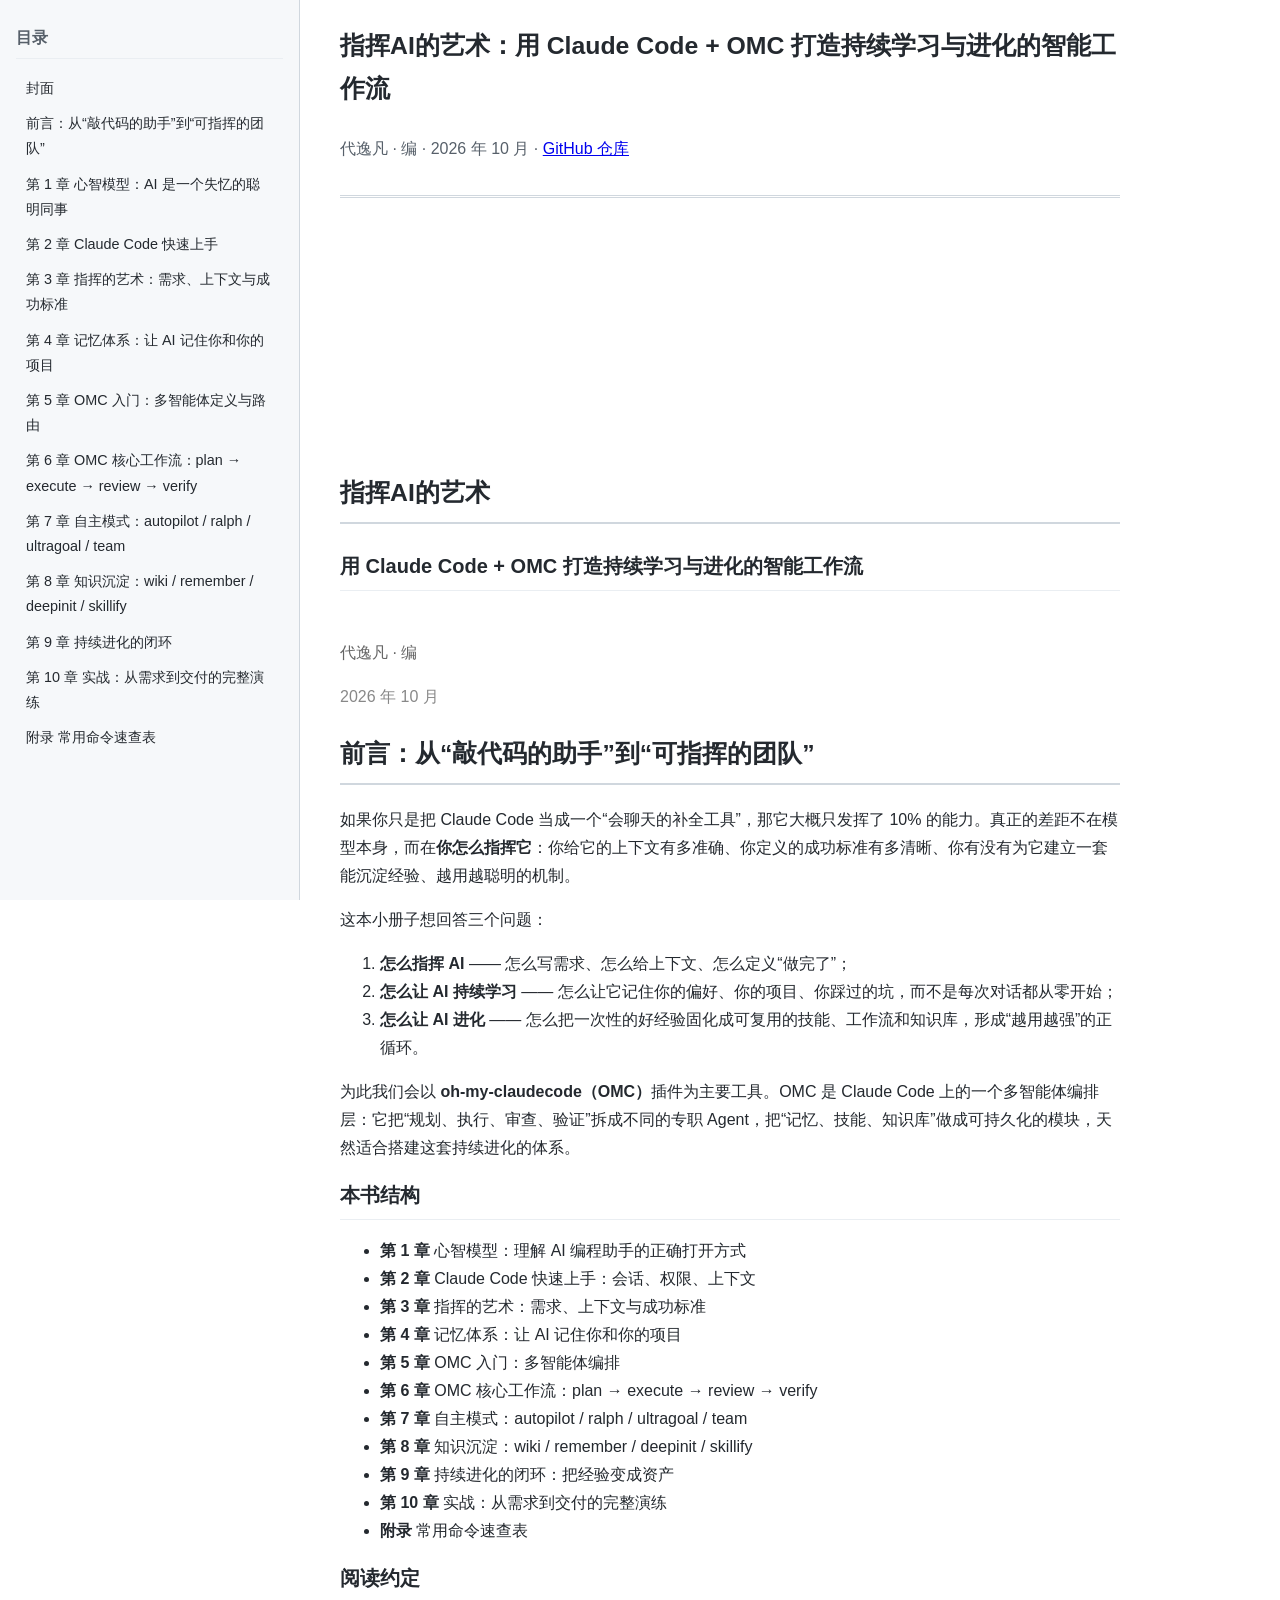
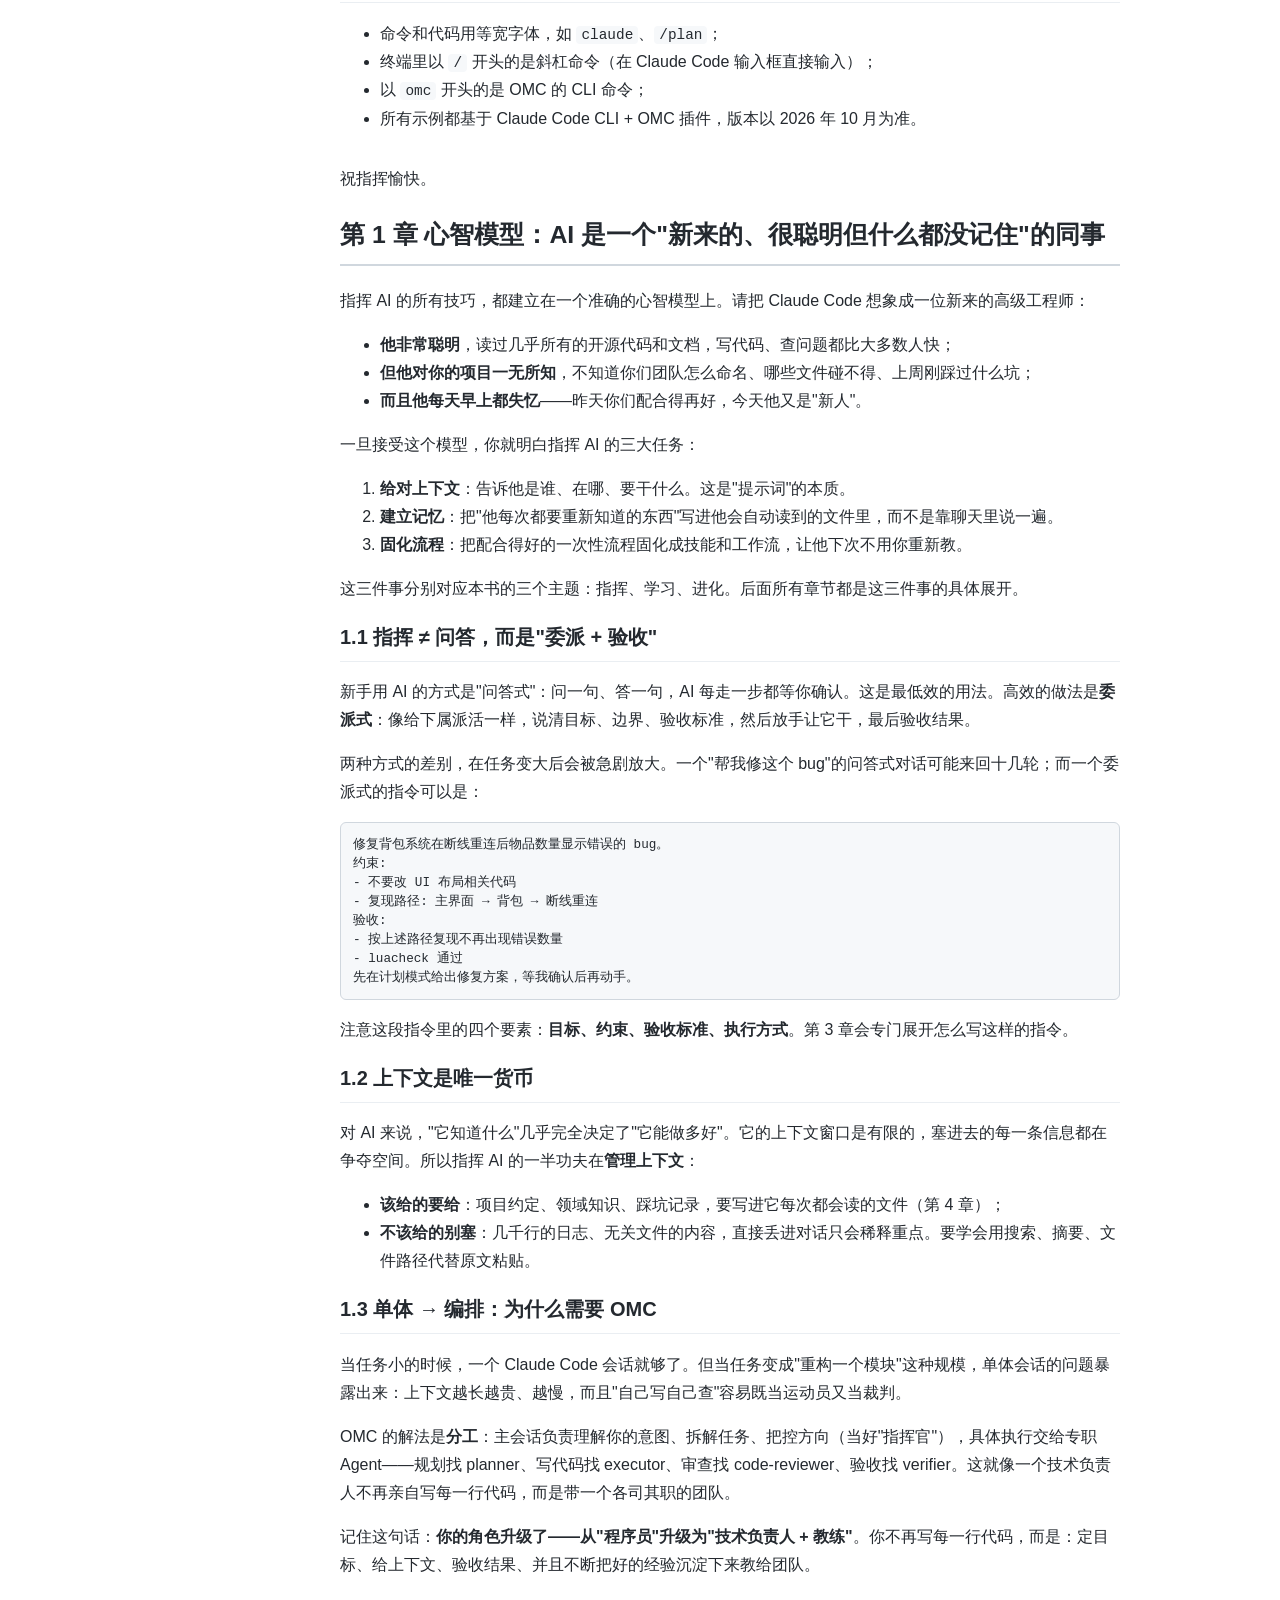
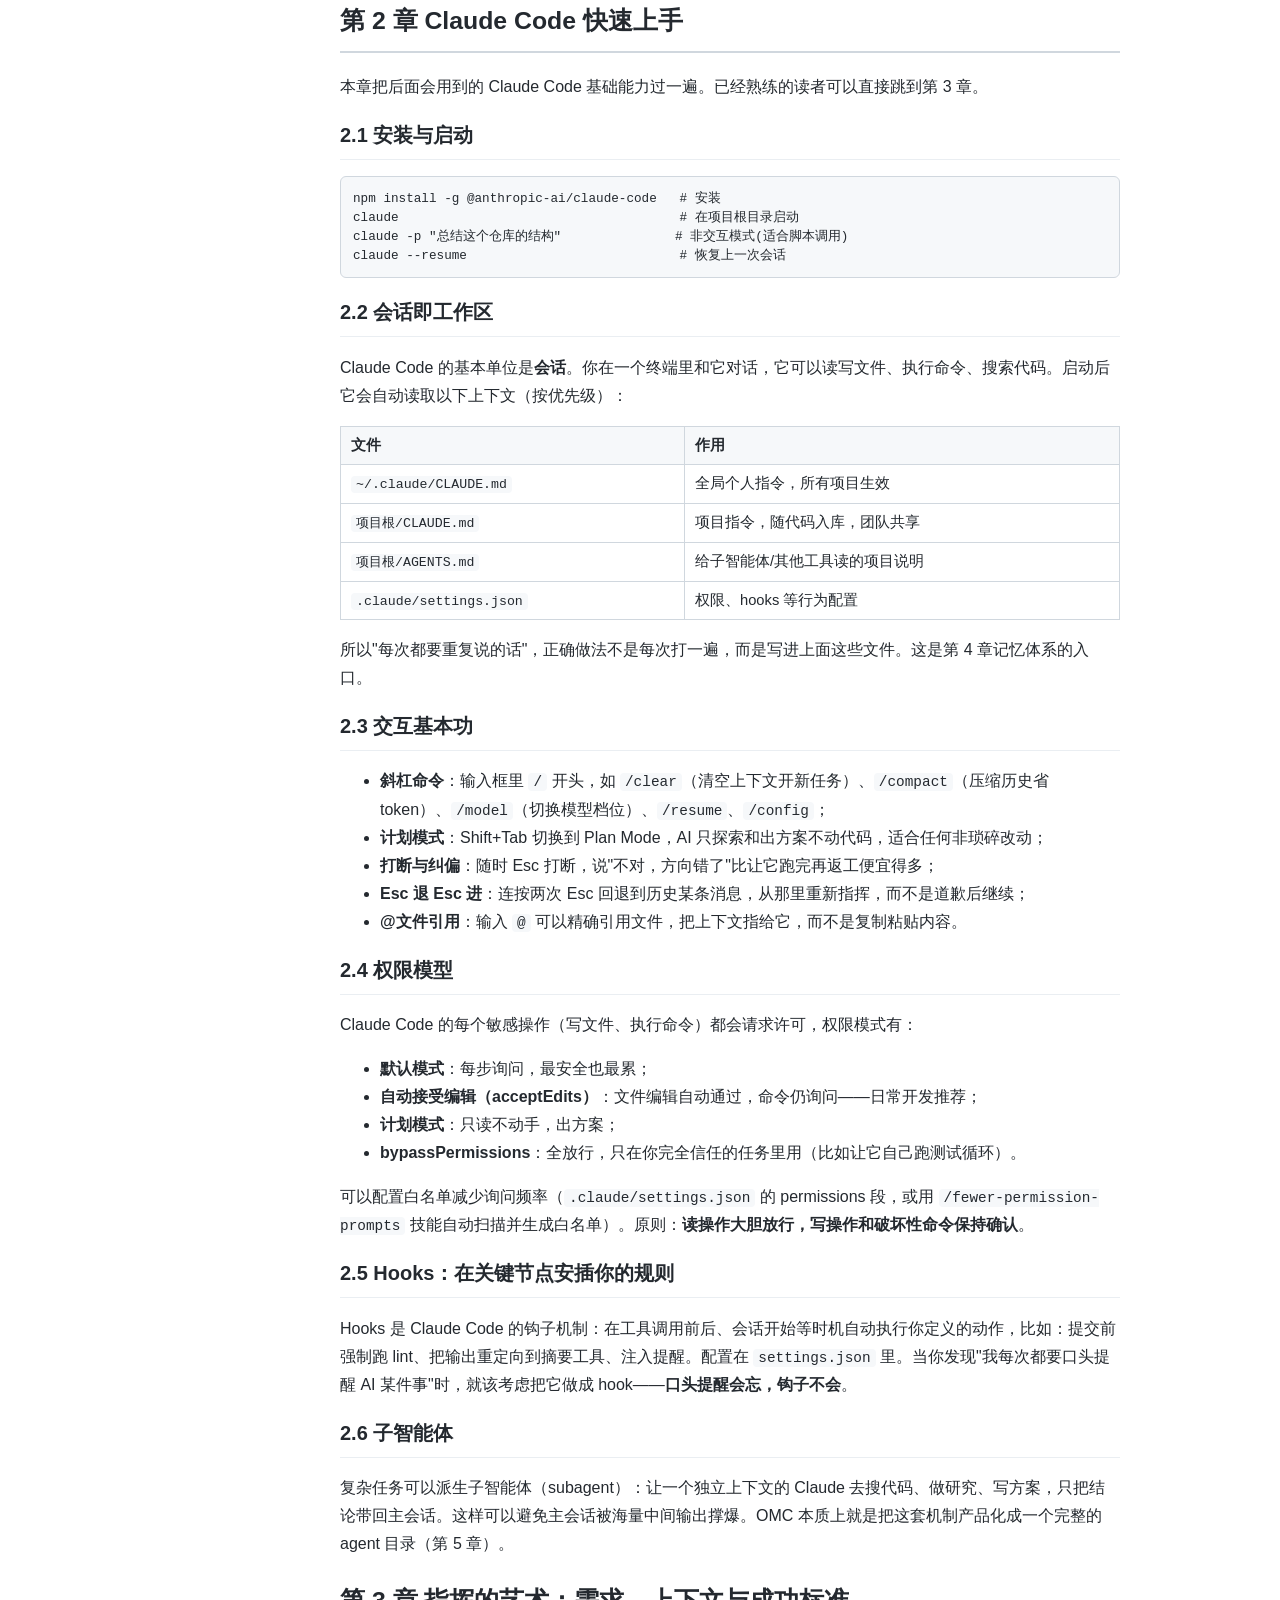
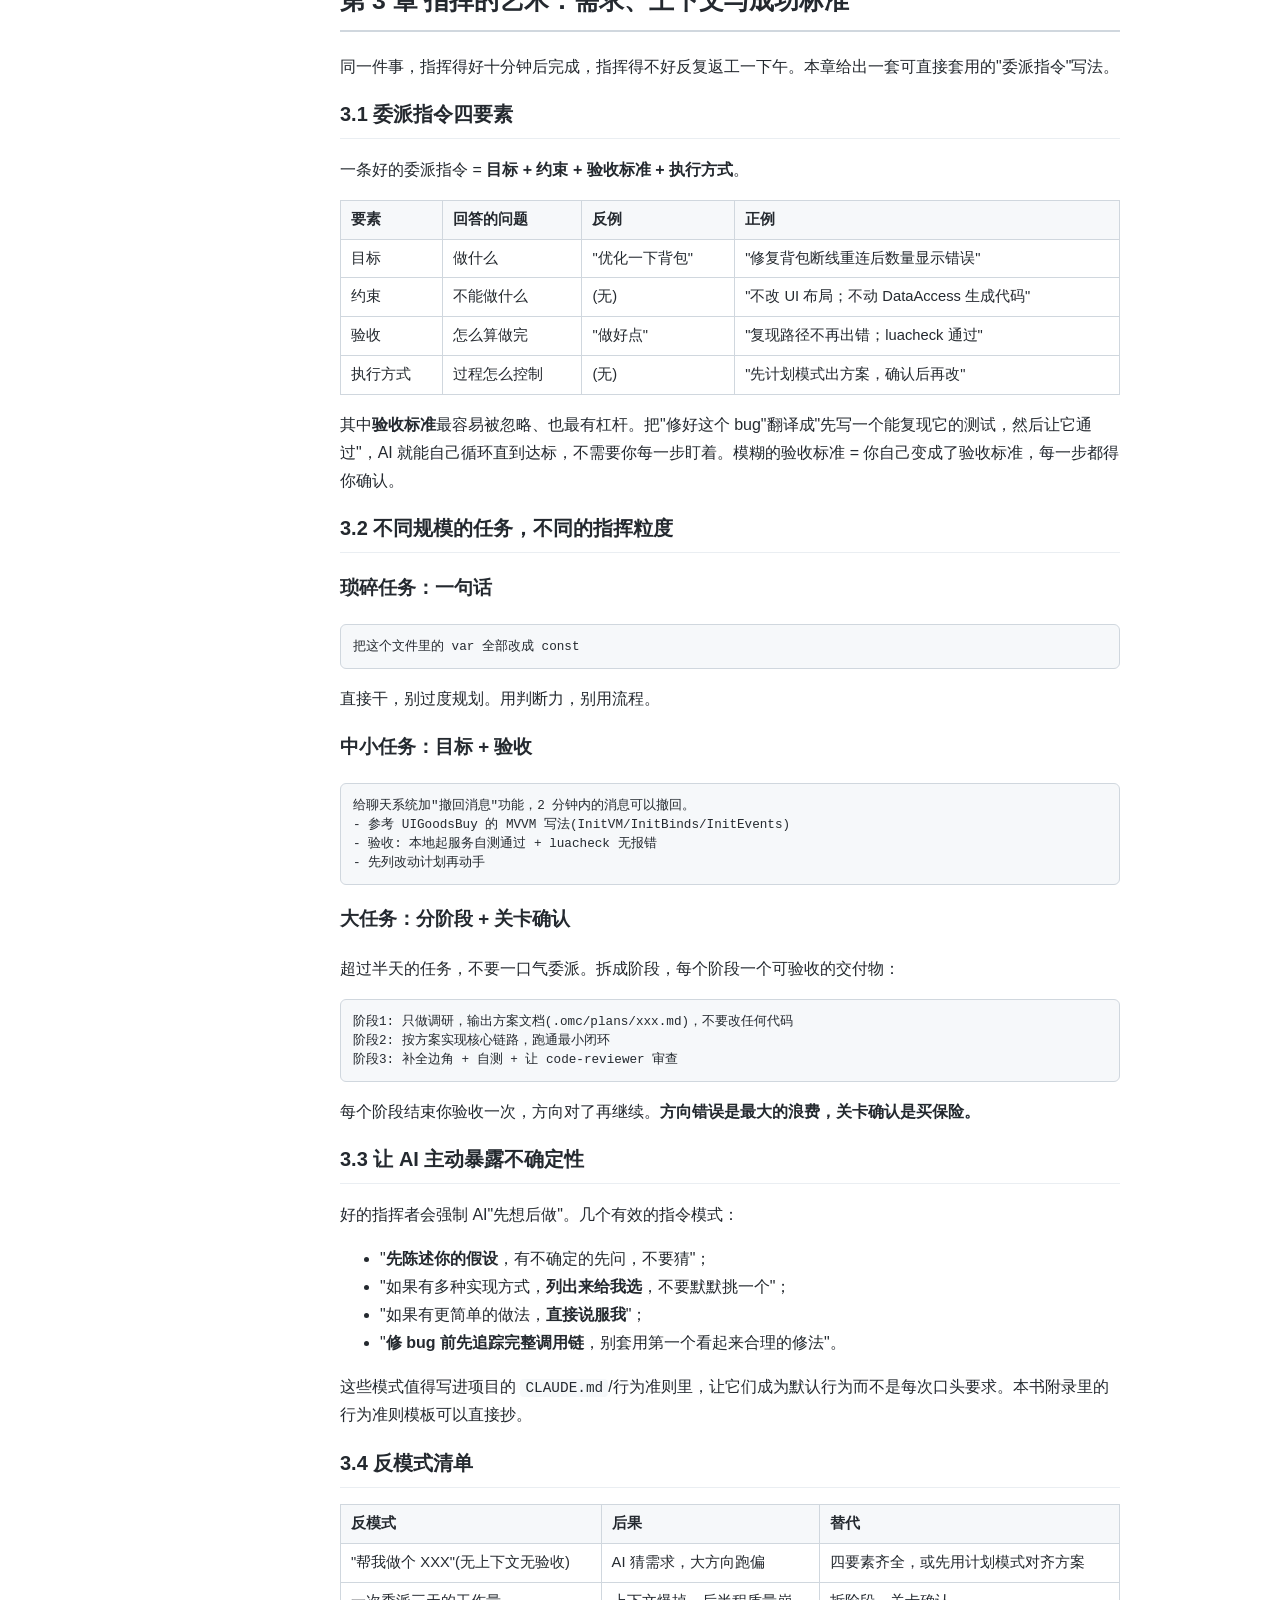
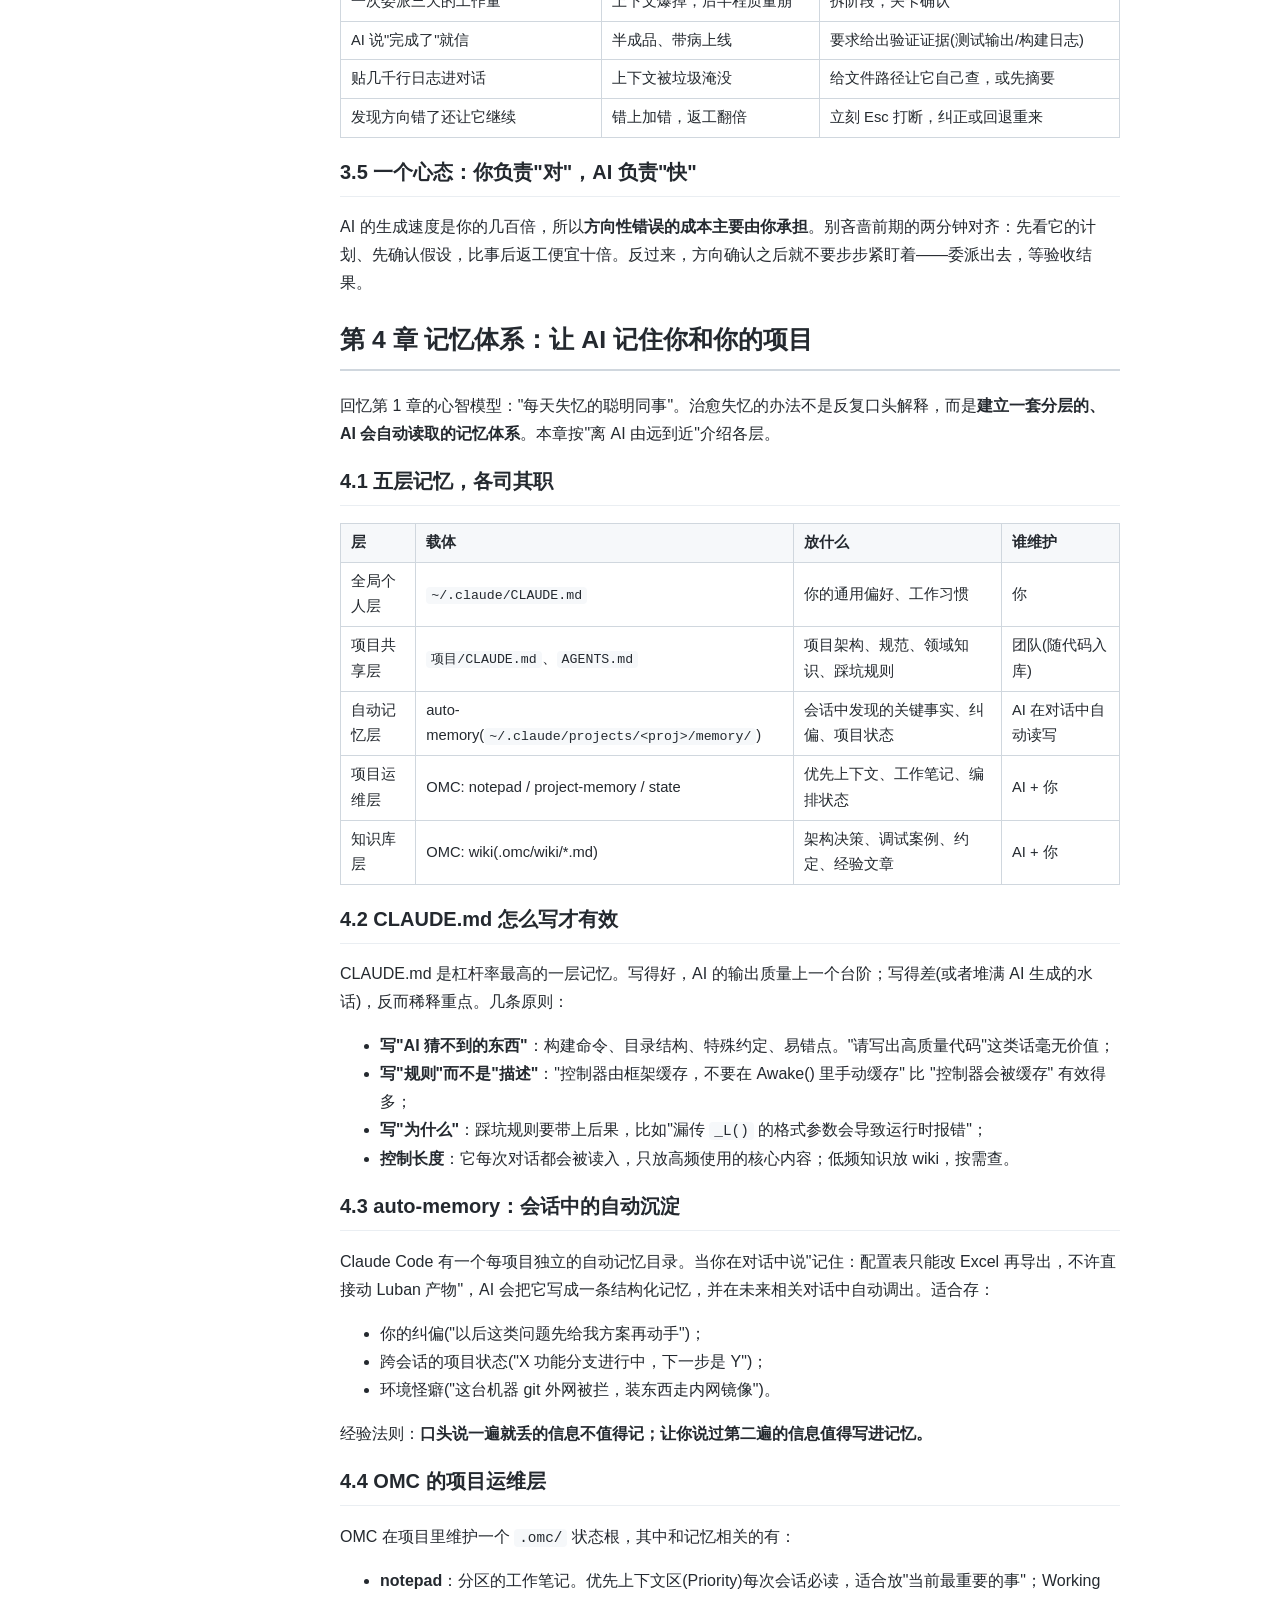
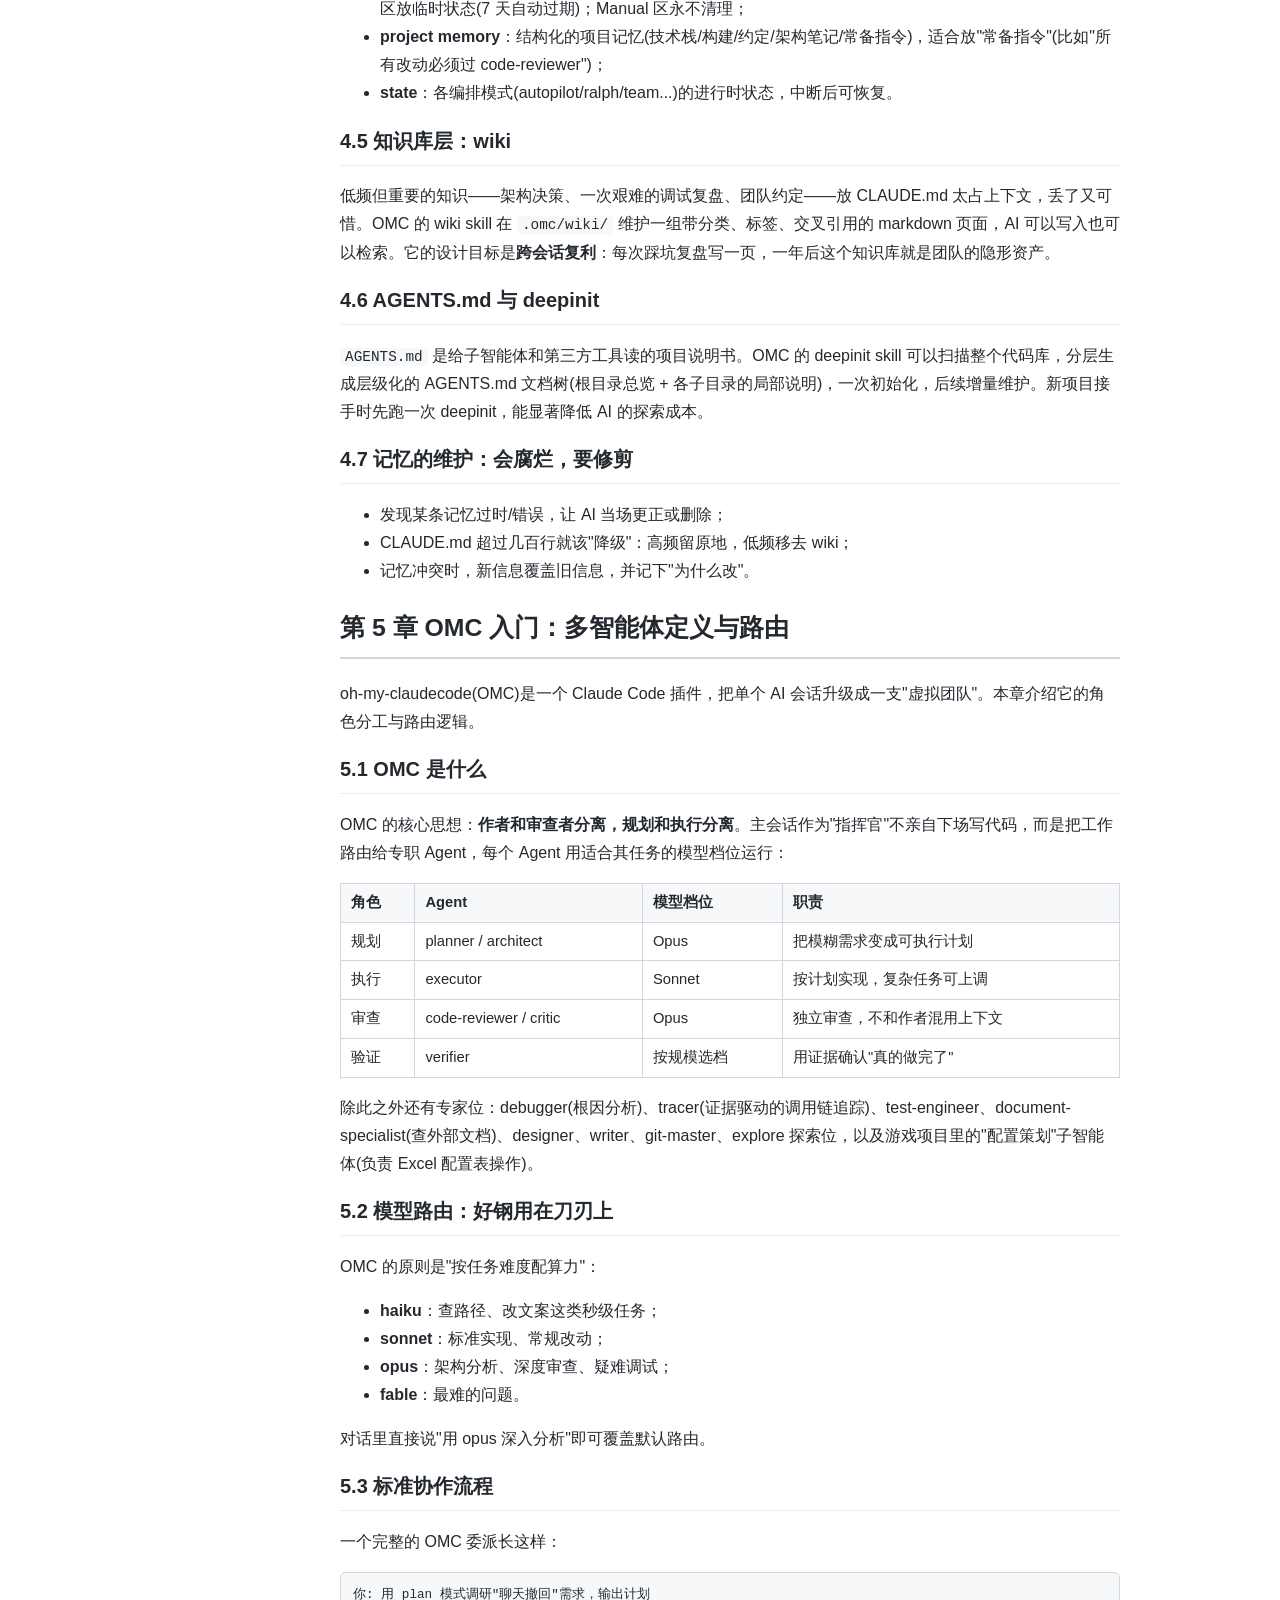
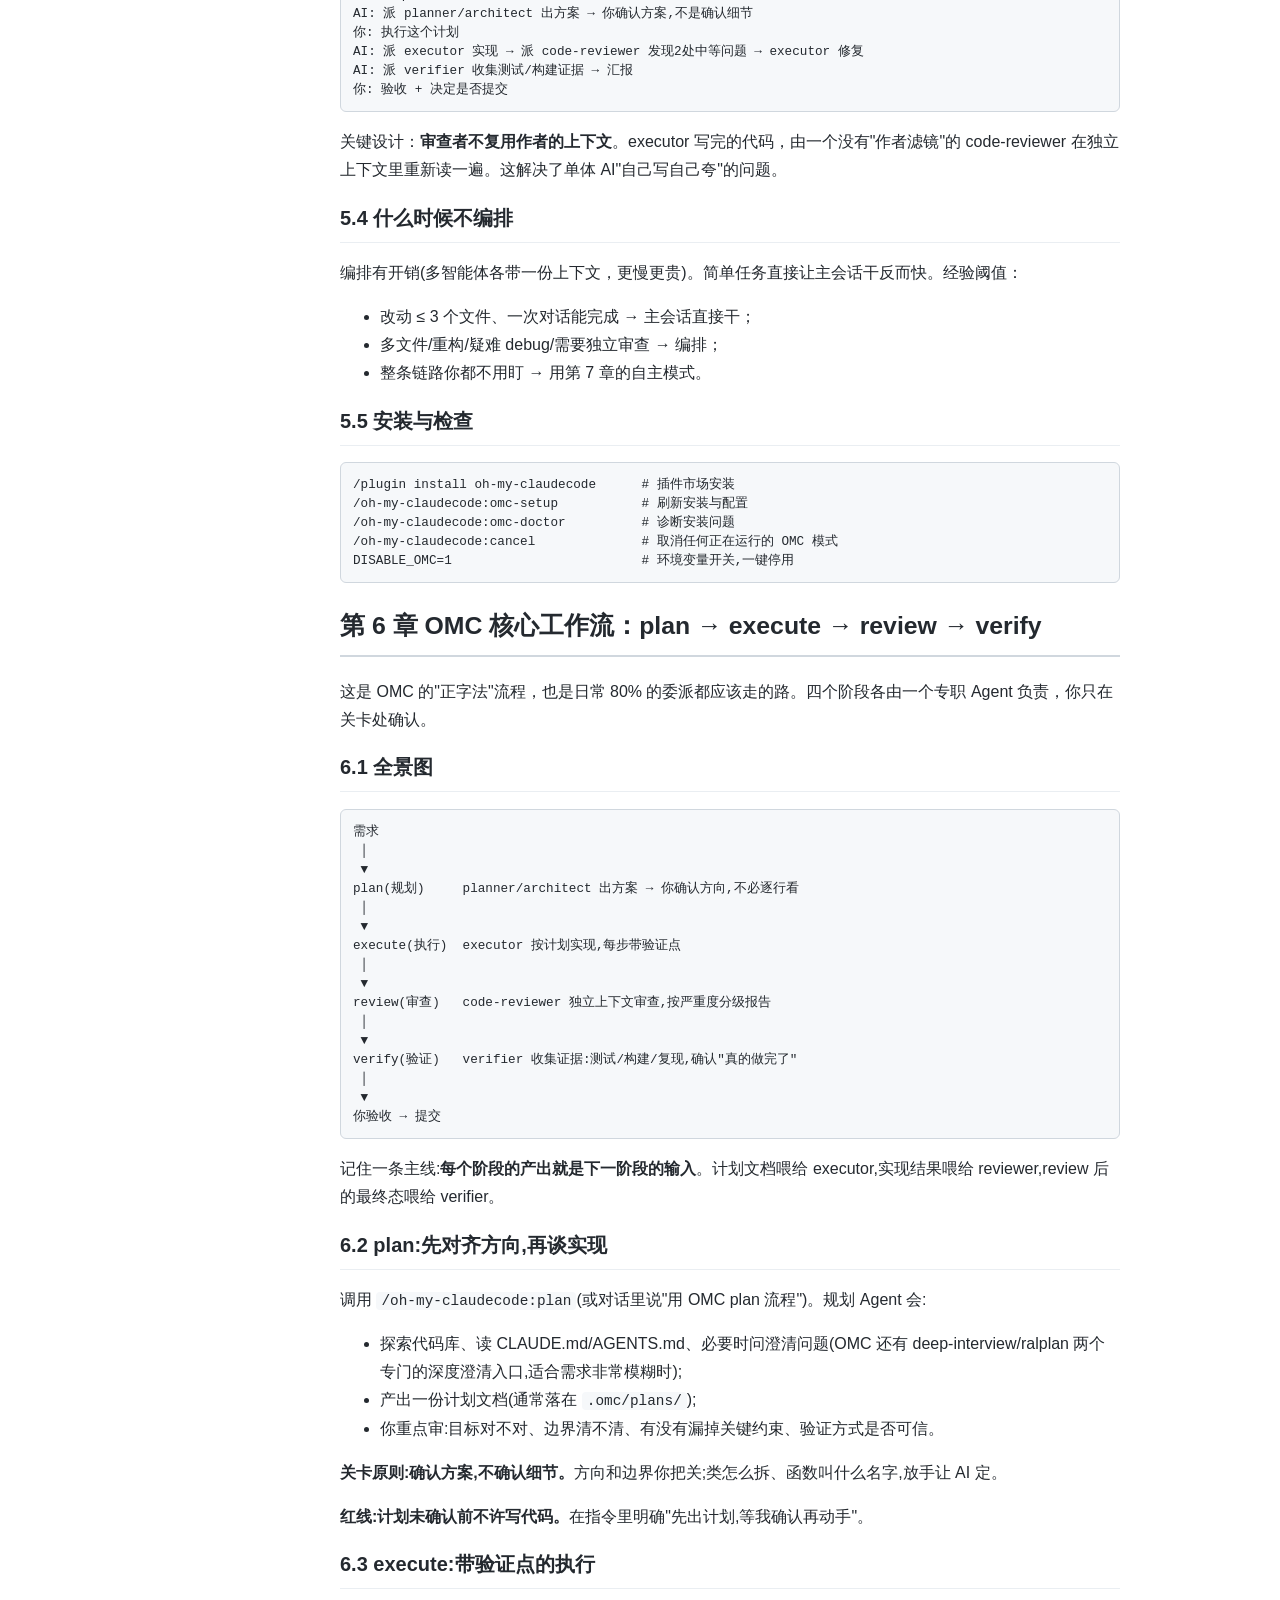
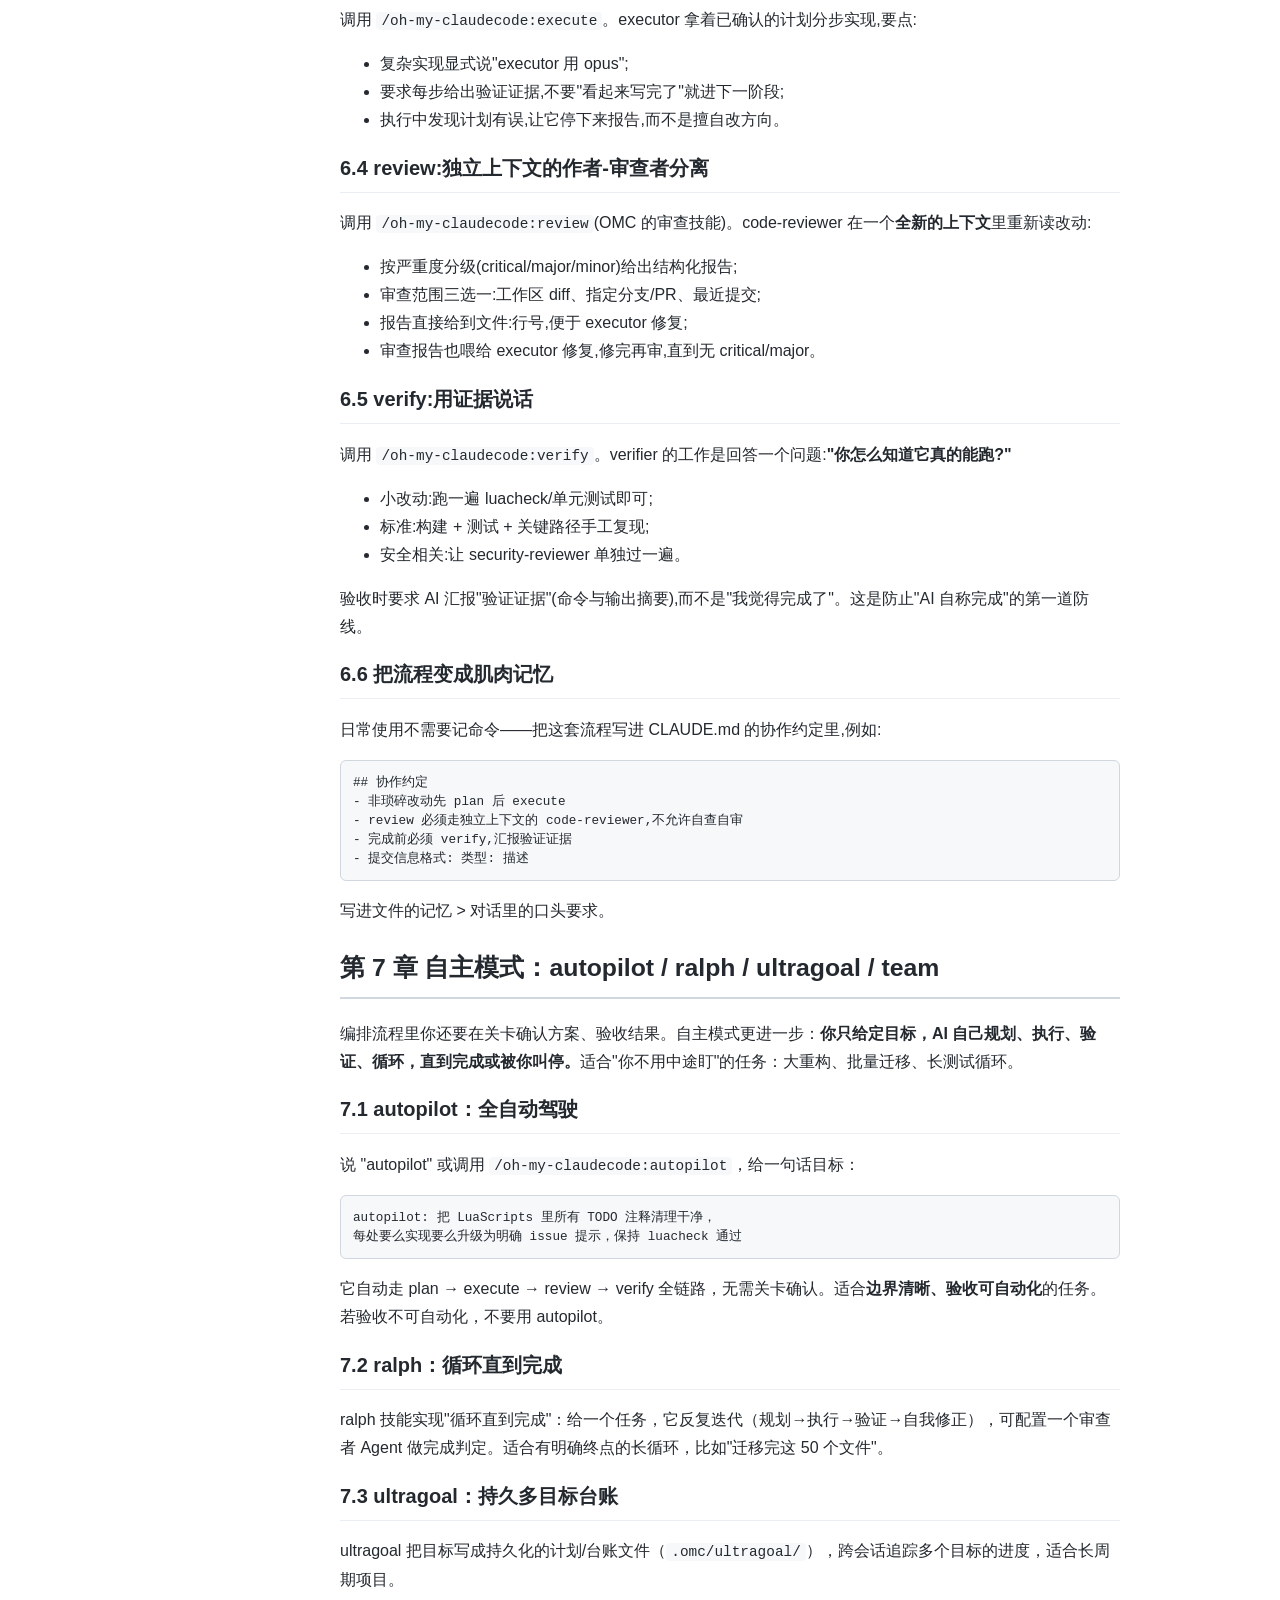
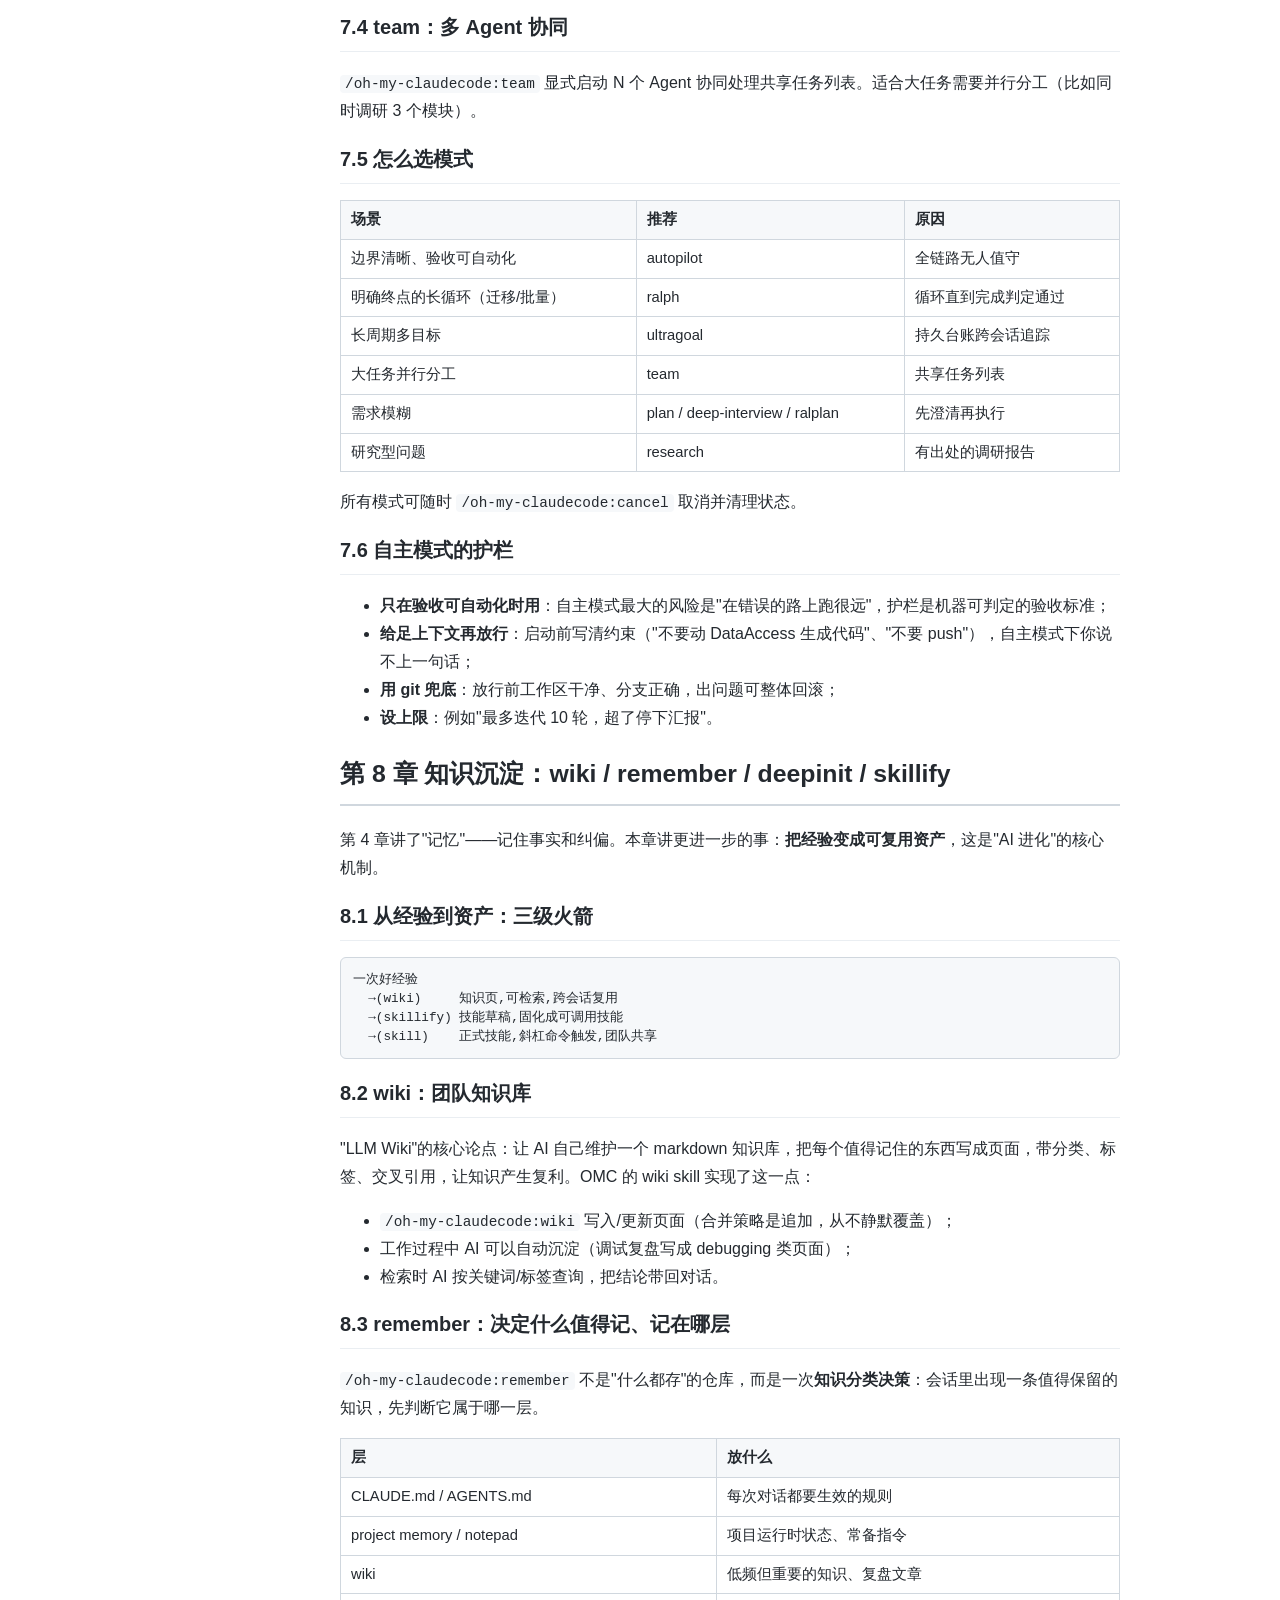
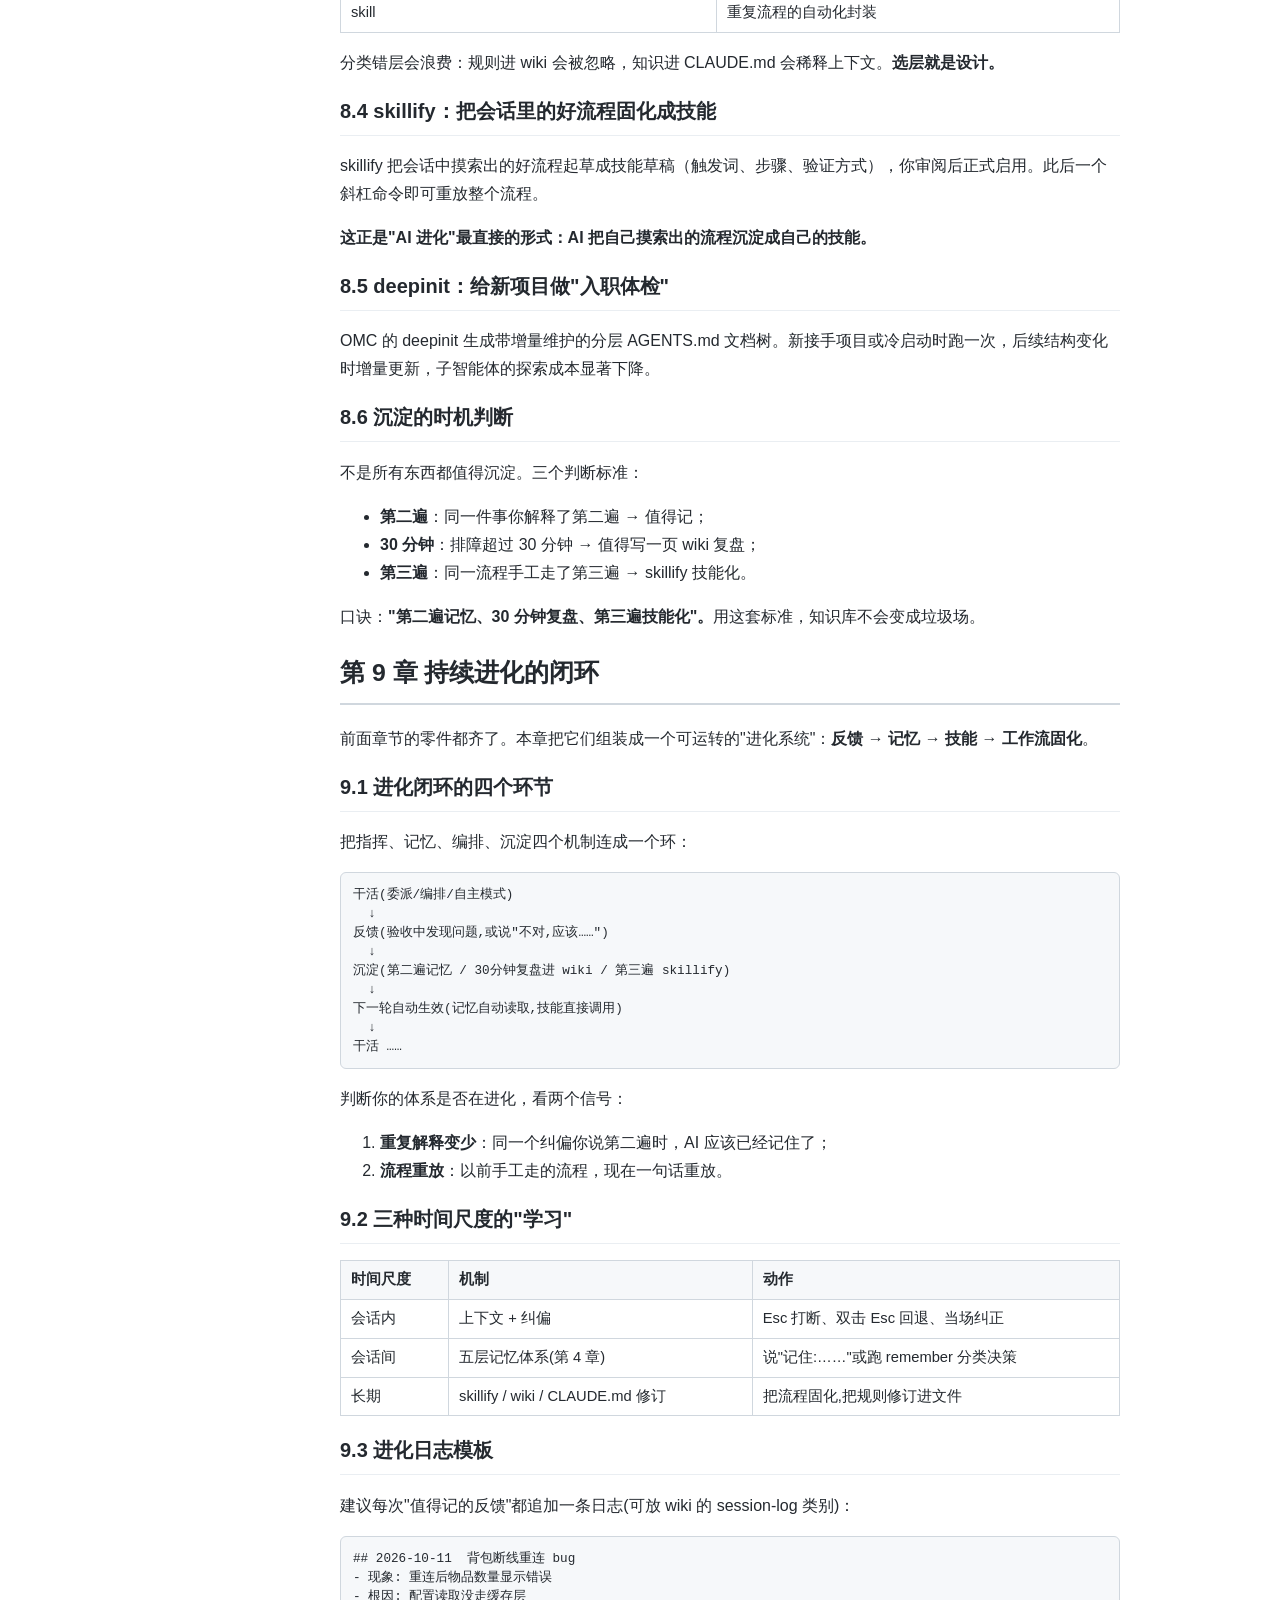
==== docs/index.html @ 140f8acb "Update docs/index.html" ====
<!DOCTYPE html>
<html lang="zh-CN">
<head>
<meta charset="utf-8">
<meta name="viewport" content="width=device-width, initial-scale=1">
<title>指挥AI的艺术：用 Claude Code + OMC 打造持续学习与进化的智能工作流</title>
<style>
* { box-sizing: border-box; }
body { margin: 0; font-family: "Segoe UI", "Microsoft YaHei", sans-serif;
       line-height: 1.75; color: #24292f; background: #fff; }
.layout { display: flex; max-width: 1280px; margin: 0 auto; }
nav.toc { width: 300px; flex: none; position: sticky; top: 0;
          max-height: 100vh; overflow-y: auto; padding: 24px 16px;
          border-right: 1px solid #d0d7de; background: #f6f8fa; }
nav.toc h2 { font-size: 1em; margin: 0 0 12px; color: #57606a; }
nav.toc a { display: block; padding: 5px 10px; border-radius: 6px;
            color: #24292f; text-decoration: none; font-size: 0.9em; }
nav.toc a:hover { background: #eaeef2; }
main { flex: 1; min-width: 0; padding: 24px 40px 80px; max-width: 860px; }
h1 { font-size: 1.55em; border-bottom: 2px solid #d0d7de; padding-bottom: 8px; }
h2 { font-size: 1.25em; border-bottom: 1px solid #eaeef2; padding-bottom: 6px; }
pre { background: #f6f8fa; border: 1px solid #d0d7de; border-radius: 6px;
      padding: 12px; overflow-x: auto; font-size: 0.88em; line-height: 1.5; }
code { font-family: Consolas, "Cascadia Mono", monospace; font-size: 0.9em;
       background: #f6f8fa; padding: 1px 5px; border-radius: 4px; }
pre code { background: none; padding: 0; }
table { border-collapse: collapse; width: 100%; margin: 12px 0; font-size: 0.92em; }
th, td { border: 1px solid #d0d7de; padding: 6px 10px; text-align: left; }
th { background: #f6f8fa; }
blockquote { color: #57606a; border-left: 4px solid #d0d7de;
             margin-left: 0; padding-left: 12px; }
header.book { border-bottom: 3px double #d0d7de; margin-bottom: 24px; padding-bottom: 16px; }
header.book h1 { border: none; margin: 0; }
header.book .meta { color: #57606a; }
@media (max-width: 900px) {
  nav.toc { position: static; width: auto; border-right: none;
            border-bottom: 1px solid #d0d7de; max-height: none; }
  .layout { flex-direction: column; }
}
</style>
</head>
<body>
<div class="layout">
<nav class="toc">
<h2>目录</h2>
<a href="#sec-cover">封面</a>
<a href="#sec-preface">前言：从“敲代码的助手”到“可指挥的团队”</a>
<a href="#sec-ch01">第 1 章 心智模型：AI 是一个失忆的聪明同事</a>
<a href="#sec-ch02">第 2 章 Claude Code 快速上手</a>
<a href="#sec-ch03">第 3 章 指挥的艺术：需求、上下文与成功标准</a>
<a href="#sec-ch04">第 4 章 记忆体系：让 AI 记住你和你的项目</a>
<a href="#sec-ch05">第 5 章 OMC 入门：多智能体定义与路由</a>
<a href="#sec-ch06">第 6 章 OMC 核心工作流：plan → execute → review → verify</a>
<a href="#sec-ch07">第 7 章 自主模式：autopilot / ralph / ultragoal / team</a>
<a href="#sec-ch08">第 8 章 知识沉淀：wiki / remember / deepinit / skillify</a>
<a href="#sec-ch09">第 9 章 持续进化的闭环</a>
<a href="#sec-ch10">第 10 章 实战：从需求到交付的完整演练</a>
<a href="#sec-appendix">附录 常用命令速查表</a>
</nav>
<main>
<header class="book">
<h1>指挥AI的艺术：用 Claude Code + OMC 打造持续学习与进化的智能工作流</h1>
<p class="meta">代逸凡 · 编 · 2026 年 10 月 ·
<a href="https://github.com/liushengliuyun/claude-code-omc-tutorial">GitHub 仓库</a></p>
</header>
<section id="sec-cover">
<section epub:type="titlepage" xmlns:epub="http://www.idpf.org/2007/ops">
<h1 style="margin-top:35%">指挥AI的艺术</h1>
<h2>用 Claude Code + OMC 打造持续学习与进化的智能工作流</h2>
<p style="margin-top:3em; color:#666;">代逸凡 · 编</p>
<p style="color:#888;">2026 年 10 月</p>
</section>
</section>
<section id="sec-preface">
<h1>前言：从“敲代码的助手”到“可指挥的团队”</h1>

<p>如果你只是把 Claude Code 当成一个“会聊天的补全工具”，那它大概只发挥了 10% 的能力。真正的差距不在模型本身，而在<strong>你怎么指挥它</strong>：你给它的上下文有多准确、你定义的成功标准有多清晰、你有没有为它建立一套能沉淀经验、越用越聪明的机制。</p>

<p>这本小册子想回答三个问题：</p>
<ol>
<li><strong>怎么指挥 AI</strong> —— 怎么写需求、怎么给上下文、怎么定义“做完了”；</li>
<li><strong>怎么让 AI 持续学习</strong> —— 怎么让它记住你的偏好、你的项目、你踩过的坑，而不是每次对话都从零开始；</li>
<li><strong>怎么让 AI 进化</strong> —— 怎么把一次性的好经验固化成可复用的技能、工作流和知识库，形成“越用越强”的正循环。</li>
</ol>

<p>为此我们会以 <strong>oh-my-claudecode（OMC）</strong>插件为主要工具。OMC 是 Claude Code 上的一个多智能体编排层：它把“规划、执行、审查、验证”拆成不同的专职 Agent，把“记忆、技能、知识库”做成可持久化的模块，天然适合搭建这套持续进化的体系。</p>

<h2>本书结构</h2>
<ul>
<li><strong>第 1 章</strong> 心智模型：理解 AI 编程助手的正确打开方式</li>
<li><strong>第 2 章</strong> Claude Code 快速上手：会话、权限、上下文</li>
<li><strong>第 3 章</strong> 指挥的艺术：需求、上下文与成功标准</li>
<li><strong>第 4 章</strong> 记忆体系：让 AI 记住你和你的项目</li>
<li><strong>第 5 章</strong> OMC 入门：多智能体编排</li>
<li><strong>第 6 章</strong> OMC 核心工作流：plan → execute → review → verify</li>
<li><strong>第 7 章</strong> 自主模式：autopilot / ralph / ultragoal / team</li>
<li><strong>第 8 章</strong> 知识沉淀：wiki / remember / deepinit / skillify</li>
<li><strong>第 9 章</strong> 持续进化的闭环：把经验变成资产</li>
<li><strong>第 10 章</strong> 实战：从需求到交付的完整演练</li>
<li><strong>附录</strong> 常用命令速查表</li>
</ul>

<h2>阅读约定</h2>
<ul>
<li>命令和代码用等宽字体，如 <code>claude</code>、<code>/plan</code>；</li>
<li>终端里以 <code>/</code> 开头的是斜杠命令（在 Claude Code 输入框直接输入）；</li>
<li>以 <code>omc</code> 开头的是 OMC 的 CLI 命令；</li>
<li>所有示例都基于 Claude Code CLI + OMC 插件，版本以 2026 年 10 月为准。</li>
</ul>

<p style="margin-top:2em;">祝指挥愉快。</p>
</section>
<section id="sec-ch01">
<h1>第 1 章 心智模型：AI 是一个"新来的、很聪明但什么都没记住"的同事</h1>

<p>指挥 AI 的所有技巧，都建立在一个准确的心智模型上。请把 Claude Code 想象成一位新来的高级工程师：</p>

<ul>
<li><strong>他非常聪明</strong>，读过几乎所有的开源代码和文档，写代码、查问题都比大多数人快；</li>
<li><strong>但他对你的项目一无所知</strong>，不知道你们团队怎么命名、哪些文件碰不得、上周刚踩过什么坑；</li>
<li><strong>而且他每天早上都失忆</strong>——昨天你们配合得再好，今天他又是"新人"。</li>
</ul>

<p>一旦接受这个模型，你就明白指挥 AI 的三大任务：</p>

<ol>
<li><strong>给对上下文</strong>：告诉他是谁、在哪、要干什么。这是"提示词"的本质。</li>
<li><strong>建立记忆</strong>：把"他每次都要重新知道的东西"写进他会自动读到的文件里，而不是靠聊天里说一遍。</li>
<li><strong>固化流程</strong>：把配合得好的一次性流程固化成技能和工作流，让他下次不用你重新教。</li>
</ol>

<p>这三件事分别对应本书的三个主题：指挥、学习、进化。后面所有章节都是这三件事的具体展开。</p>

<h2>1.1 指挥 ≠ 问答，而是"委派 + 验收"</h2>

<p>新手用 AI 的方式是"问答式"：问一句、答一句，AI 每走一步都等你确认。这是最低效的用法。高效的做法是<strong>委派式</strong>：像给下属派活一样，说清目标、边界、验收标准，然后放手让它干，最后验收结果。</p>

<p>两种方式的差别，在任务变大后会被急剧放大。一个"帮我修这个 bug"的问答式对话可能来回十几轮；而一个委派式的指令可以是：</p>

<pre><code>修复背包系统在断线重连后物品数量显示错误的 bug。
约束:
- 不要改 UI 布局相关代码
- 复现路径: 主界面 → 背包 → 断线重连
验收:
- 按上述路径复现不再出现错误数量
- luacheck 通过
先在计划模式给出修复方案，等我确认后再动手。</code></pre>

<p>注意这段指令里的四个要素：<strong>目标、约束、验收标准、执行方式</strong>。第 3 章会专门展开怎么写这样的指令。</p>

<h2>1.2 上下文是唯一货币</h2>

<p>对 AI 来说，"它知道什么"几乎完全决定了"它能做多好"。它的上下文窗口是有限的，塞进去的每一条信息都在争夺空间。所以指挥 AI 的一半功夫在<strong>管理上下文</strong>：</p>

<ul>
<li><strong>该给的要给</strong>：项目约定、领域知识、踩坑记录，要写进它每次都会读的文件（第 4 章）；</li>
<li><strong>不该给的别塞</strong>：几千行的日志、无关文件的内容，直接丢进对话只会稀释重点。要学会用搜索、摘要、文件路径代替原文粘贴。</li>
</ul>

<h2>1.3 单体 → 编排：为什么需要 OMC</h2>

<p>当任务小的时候，一个 Claude Code 会话就够了。但当任务变成"重构一个模块"这种规模，单体会话的问题暴露出来：上下文越长越贵、越慢，而且"自己写自己查"容易既当运动员又当裁判。</p>

<p>OMC 的解法是<strong>分工</strong>：主会话负责理解你的意图、拆解任务、把控方向（当好"指挥官"），具体执行交给专职 Agent——规划找 planner、写代码找 executor、审查找 code-reviewer、验收找 verifier。这就像一个技术负责人不再亲自写每一行代码，而是带一个各司其职的团队。</p>

<p>记住这句话：<strong>你的角色升级了——从"程序员"升级为"技术负责人 + 教练"</strong>。你不再写每一行代码，而是：定目标、给上下文、验收结果、并且不断把好的经验沉淀下来教给团队。</p>

</section>
<section id="sec-ch02">
<h1>第 2 章 Claude Code 快速上手</h1>

<p>本章把后面会用到的 Claude Code 基础能力过一遍。已经熟练的读者可以直接跳到第 3 章。</p>

<h2>2.1 安装与启动</h2>

<pre><code>npm install -g @anthropic-ai/claude-code   # 安装
claude                                     # 在项目根目录启动
claude -p "总结这个仓库的结构"               # 非交互模式(适合脚本调用)
claude --resume                            # 恢复上一次会话</code></pre>

<h2>2.2 会话即工作区</h2>

<p>Claude Code 的基本单位是<strong>会话</strong>。你在一个终端里和它对话，它可以读写文件、执行命令、搜索代码。启动后它会自动读取以下上下文（按优先级）：</p>

<table>
<tr><th>文件</th><th>作用</th></tr>
<tr><td><code>~/.claude/CLAUDE.md</code></td><td>全局个人指令，所有项目生效</td></tr>
<tr><td><code>项目根/CLAUDE.md</code></td><td>项目指令，随代码入库，团队共享</td></tr>
<tr><td><code>项目根/AGENTS.md</code></td><td>给子智能体/其他工具读的项目说明</td></tr>
<tr><td><code>.claude/settings.json</code></td><td>权限、hooks 等行为配置</td></tr>
</table>

<p>所以"每次都要重复说的话"，正确做法不是每次打一遍，而是写进上面这些文件。这是第 4 章记忆体系的入口。</p>

<h2>2.3 交互基本功</h2>

<ul>
<li><strong>斜杠命令</strong>：输入框里 <code>/</code> 开头，如 <code>/clear</code>（清空上下文开新任务）、<code>/compact</code>（压缩历史省 token）、<code>/model</code>（切换模型档位）、<code>/resume</code>、<code>/config</code>；</li>
<li><strong>计划模式</strong>：Shift+Tab 切换到 Plan Mode，AI 只探索和出方案不动代码，适合任何非琐碎改动；</li>
<li><strong>打断与纠偏</strong>：随时 Esc 打断，说"不对，方向错了"比让它跑完再返工便宜得多；</li>
<li><strong>Esc 退 Esc 进</strong>：连按两次 Esc 回退到历史某条消息，从那里重新指挥，而不是道歉后继续；</li>
<li><strong>@文件引用</strong>：输入 <code>@</code> 可以精确引用文件，把上下文指给它，而不是复制粘贴内容。</li>
</ul>

<h2>2.4 权限模型</h2>

<p>Claude Code 的每个敏感操作（写文件、执行命令）都会请求许可，权限模式有：</p>

<ul>
<li><strong>默认模式</strong>：每步询问，最安全也最累；</li>
<li><strong>自动接受编辑（acceptEdits）</strong>：文件编辑自动通过，命令仍询问——日常开发推荐；</li>
<li><strong>计划模式</strong>：只读不动手，出方案；</li>
<li><strong>bypassPermissions</strong>：全放行，只在你完全信任的任务里用（比如让它自己跑测试循环）。</li>
</ul>

<p>可以配置白名单减少询问频率（<code>.claude/settings.json</code> 的 permissions 段，或用 <code>/fewer-permission-prompts</code> 技能自动扫描并生成白名单）。原则：<strong>读操作大胆放行，写操作和破坏性命令保持确认</strong>。</p>

<h2>2.5 Hooks：在关键节点安插你的规则</h2>

<p>Hooks 是 Claude Code 的钩子机制：在工具调用前后、会话开始等时机自动执行你定义的动作，比如：提交前强制跑 lint、把输出重定向到摘要工具、注入提醒。配置在 <code>settings.json</code> 里。当你发现"我每次都要口头提醒 AI 某件事"时，就该考虑把它做成 hook——<strong>口头提醒会忘，钩子不会</strong>。</p>

<h2>2.6 子智能体</h2>

<p>复杂任务可以派生子智能体（subagent）：让一个独立上下文的 Claude 去搜代码、做研究、写方案，只把结论带回主会话。这样可以避免主会话被海量中间输出撑爆。OMC 本质上就是把这套机制产品化成一个完整的 agent 目录（第 5 章）。</p>

</section>
<section id="sec-ch03">
<h1>第 3 章 指挥的艺术：需求、上下文与成功标准</h1>

<p>同一件事，指挥得好十分钟后完成，指挥得不好反复返工一下午。本章给出一套可直接套用的"委派指令"写法。</p>

<h2>3.1 委派指令四要素</h2>

<p>一条好的委派指令 = <strong>目标 + 约束 + 验收标准 + 执行方式</strong>。</p>

<table>
<tr><th>要素</th><th>回答的问题</th><th>反例</th><th>正例</th></tr>
<tr><td>目标</td><td>做什么</td><td>"优化一下背包"</td><td>"修复背包断线重连后数量显示错误"</td></tr>
<tr><td>约束</td><td>不能做什么</td><td>(无)</td><td>"不改 UI 布局；不动 DataAccess 生成代码"</td></tr>
<tr><td>验收</td><td>怎么算做完</td><td>"做好点"</td><td>"复现路径不再出错；luacheck 通过"</td></tr>
<tr><td>执行方式</td><td>过程怎么控制</td><td>(无)</td><td>"先计划模式出方案，确认后再改"</td></tr>
</table>

<p>其中<strong>验收标准</strong>最容易被忽略、也最有杠杆。把"修好这个 bug"翻译成"先写一个能复现它的测试，然后让它通过"，AI 就能自己循环直到达标，不需要你每一步盯着。模糊的验收标准 = 你自己变成了验收标准，每一步都得你确认。</p>

<h2>3.2 不同规模的任务，不同的指挥粒度</h2>

<h3>琐碎任务：一句话</h3>
<pre><code>把这个文件里的 var 全部改成 const</code></pre>
<p>直接干，别过度规划。用判断力，别用流程。</p>

<h3>中小任务：目标 + 验收</h3>
<pre><code>给聊天系统加"撤回消息"功能，2 分钟内的消息可以撤回。
- 参考 UIGoodsBuy 的 MVVM 写法(InitVM/InitBinds/InitEvents)
- 验收: 本地起服务自测通过 + luacheck 无报错
- 先列改动计划再动手</code></pre>

<h3>大任务：分阶段 + 关卡确认</h3>
<p>超过半天的任务，不要一口气委派。拆成阶段，每个阶段一个可验收的交付物：</p>
<pre><code>阶段1: 只做调研，输出方案文档(.omc/plans/xxx.md)，不要改任何代码
阶段2: 按方案实现核心链路，跑通最小闭环
阶段3: 补全边角 + 自测 + 让 code-reviewer 审查</code></pre>
<p>每个阶段结束你验收一次，方向对了再继续。<strong>方向错误是最大的浪费，关卡确认是买保险。</strong></p>

<h2>3.3 让 AI 主动暴露不确定性</h2>

<p>好的指挥者会强制 AI"先想后做"。几个有效的指令模式：</p>

<ul>
<li>"<strong>先陈述你的假设</strong>，有不确定的先问，不要猜"；</li>
<li>"如果有多种实现方式，<strong>列出来给我选</strong>，不要默默挑一个"；</li>
<li>"如果有更简单的做法，<strong>直接说服我</strong>"；</li>
<li>"<strong>修 bug 前先追踪完整调用链</strong>，别套用第一个看起来合理的修法"。</li>
</ul>

<p>这些模式值得写进项目的 <code>CLAUDE.md</code>/行为准则里，让它们成为默认行为而不是每次口头要求。本书附录里的行为准则模板可以直接抄。</p>

<h2>3.4 反模式清单</h2>

<table>
<tr><th>反模式</th><th>后果</th><th>替代</th></tr>
<tr><td>"帮我做个 XXX"(无上下文无验收)</td><td>AI 猜需求，大方向跑偏</td><td>四要素齐全，或先用计划模式对齐方案</td></tr>
<tr><td>一次委派三天的工作量</td><td>上下文爆掉，后半程质量崩</td><td>拆阶段，关卡确认</td></tr>
<tr><td>AI 说"完成了"就信</td><td>半成品、带病上线</td><td>要求给出验证证据(测试输出/构建日志)</td></tr>
<tr><td>贴几千行日志进对话</td><td>上下文被垃圾淹没</td><td>给文件路径让它自己查，或先摘要</td></tr>
<tr><td>发现方向错了还让它继续</td><td>错上加错，返工翻倍</td><td>立刻 Esc 打断，纠正或回退重来</td></tr>
</table>

<h2>3.5 一个心态：你负责"对"，AI 负责"快"</h2>

<p>AI 的生成速度是你的几百倍，所以<strong>方向性错误的成本主要由你承担</strong>。别吝啬前期的两分钟对齐：先看它的计划、先确认假设，比事后返工便宜十倍。反过来，方向确认之后就不要步步紧盯着——委派出去，等验收结果。</p>

</section>
<section id="sec-ch04">
<h1>第 4 章 记忆体系：让 AI 记住你和你的项目</h1>

<p>回忆第 1 章的心智模型："每天失忆的聪明同事"。治愈失忆的办法不是反复口头解释，而是<strong>建立一套分层的、AI 会自动读取的记忆体系</strong>。本章按"离 AI 由远到近"介绍各层。</p>

<h2>4.1 五层记忆，各司其职</h2>

<table>
<tr><th>层</th><th>载体</th><th>放什么</th><th>谁维护</th></tr>
<tr><td>全局个人层</td><td><code>~/.claude/CLAUDE.md</code></td><td>你的通用偏好、工作习惯</td><td>你</td></tr>
<tr><td>项目共享层</td><td><code>项目/CLAUDE.md</code>、<code>AGENTS.md</code></td><td>项目架构、规范、领域知识、踩坑规则</td><td>团队(随代码入库)</td></tr>
<tr><td>自动记忆层</td><td>auto-memory(<code>~/.claude/projects/&lt;proj&gt;/memory/</code>)</td><td>会话中发现的关键事实、纠偏、项目状态</td><td>AI 在对话中自动读写</td></tr>
<tr><td>项目运维层</td><td>OMC: notepad / project-memory / state</td><td>优先上下文、工作笔记、编排状态</td><td>AI + 你</td></tr>
<tr><td>知识库层</td><td>OMC: wiki(.omc/wiki/*.md)</td><td>架构决策、调试案例、约定、经验文章</td><td>AI + 你</td></tr>
</table>

<h2>4.2 CLAUDE.md 怎么写才有效</h2>

<p>CLAUDE.md 是杠杆率最高的一层记忆。写得好，AI 的输出质量上一个台阶；写得差(或者堆满 AI 生成的水话)，反而稀释重点。几条原则：</p>

<ul>
<li><strong>写"AI 猜不到的东西"</strong>：构建命令、目录结构、特殊约定、易错点。"请写出高质量代码"这类话毫无价值；</li>
<li><strong>写"规则"而不是"描述"</strong>："控制器由框架缓存，不要在 Awake() 里手动缓存" 比 "控制器会被缓存" 有效得多；</li>
<li><strong>写"为什么"</strong>：踩坑规则要带上后果，比如"漏传 <code>_L()</code> 的格式参数会导致运行时报错"；</li>
<li><strong>控制长度</strong>：它每次对话都会被读入，只放高频使用的核心内容；低频知识放 wiki，按需查。</li>
</ul>

<h2>4.3 auto-memory：会话中的自动沉淀</h2>

<p>Claude Code 有一个每项目独立的自动记忆目录。当你在对话中说"记住：配置表只能改 Excel 再导出，不许直接动 Luban 产物"，AI 会把它写成一条结构化记忆，并在未来相关对话中自动调出。适合存：</p>

<ul>
<li>你的纠偏("以后这类问题先给我方案再动手")；</li>
<li>跨会话的项目状态("X 功能分支进行中，下一步是 Y")；</li>
<li>环境怪癖("这台机器 git 外网被拦，装东西走内网镜像")。</li>
</ul>

<p>经验法则：<strong>口头说一遍就丢的信息不值得记；让你说过第二遍的信息值得写进记忆。</strong></p>

<h2>4.4 OMC 的项目运维层</h2>

<p>OMC 在项目里维护一个 <code>.omc/</code> 状态根，其中和记忆相关的有：</p>

<ul>
<li><strong>notepad</strong>：分区的工作笔记。优先上下文区(Priority)每次会话必读，适合放"当前最重要的事"；Working 区放临时状态(7 天自动过期)；Manual 区永不清理；</li>
<li><strong>project memory</strong>：结构化的项目记忆(技术栈/构建/约定/架构笔记/常备指令)，适合放"常备指令"(比如"所有改动必须过 code-reviewer")；</li>
<li><strong>state</strong>：各编排模式(autopilot/ralph/team...)的进行时状态，中断后可恢复。</li>
</ul>

<h2>4.5 知识库层：wiki</h2>

<p>低频但重要的知识——架构决策、一次艰难的调试复盘、团队约定——放 CLAUDE.md 太占上下文，丢了又可惜。OMC 的 wiki skill 在 <code>.omc/wiki/</code> 维护一组带分类、标签、交叉引用的 markdown 页面，AI 可以写入也可以检索。它的设计目标是<strong>跨会话复利</strong>：每次踩坑复盘写一页，一年后这个知识库就是团队的隐形资产。</p>

<h2>4.6 AGENTS.md 与 deepinit</h2>

<p><code>AGENTS.md</code> 是给子智能体和第三方工具读的项目说明书。OMC 的 deepinit skill 可以扫描整个代码库，分层生成层级化的 AGENTS.md 文档树(根目录总览 + 各子目录的局部说明)，一次初始化，后续增量维护。新项目接手时先跑一次 deepinit，能显著降低 AI 的探索成本。</p>

<h2>4.7 记忆的维护：会腐烂，要修剪</h2>

<ul>
<li>发现某条记忆过时/错误，让 AI 当场更正或删除；</li>
<li>CLAUDE.md 超过几百行就该"降级"：高频留原地，低频移去 wiki；</li>
<li>记忆冲突时，新信息覆盖旧信息，并记下"为什么改"。</li>
</ul>

</section>
<section id="sec-ch05">
<h1>第 5 章 OMC 入门：多智能体定义与路由</h1>

<p>oh-my-claudecode(OMC)是一个 Claude Code 插件，把单个 AI 会话升级成一支"虚拟团队"。本章介绍它的角色分工与路由逻辑。</p>

<h2>5.1 OMC 是什么</h2>

<p>OMC 的核心思想：<strong>作者和审查者分离，规划和执行分离</strong>。主会话作为"指挥官"不亲自下场写代码，而是把工作路由给专职 Agent，每个 Agent 用适合其任务的模型档位运行：</p>

<table>
<tr><th>角色</th><th>Agent</th><th>模型档位</th><th>职责</th></tr>
<tr><td>规划</td><td>planner / architect</td><td>Opus</td><td>把模糊需求变成可执行计划</td></tr>
<tr><td>执行</td><td>executor</td><td>Sonnet</td><td>按计划实现，复杂任务可上调</td></tr>
<tr><td>审查</td><td>code-reviewer / critic</td><td>Opus</td><td>独立审查，不和作者混用上下文</td></tr>
<tr><td>验证</td><td>verifier</td><td>按规模选档</td><td>用证据确认"真的做完了"</td></tr>
</table>

<p>除此之外还有专家位：debugger(根因分析)、tracer(证据驱动的调用链追踪)、test-engineer、document-specialist(查外部文档)、designer、writer、git-master、explore 探索位，以及游戏项目里的"配置策划"子智能体(负责 Excel 配置表操作)。</p>

<h2>5.2 模型路由：好钢用在刀刃上</h2>

<p>OMC 的原则是"按任务难度配算力"：</p>

<ul>
<li><strong>haiku</strong>：查路径、改文案这类秒级任务；</li>
<li><strong>sonnet</strong>：标准实现、常规改动；</li>
<li><strong>opus</strong>：架构分析、深度审查、疑难调试；</li>
<li><strong>fable</strong>：最难的问题。</li>
</ul>

<p>对话里直接说"用 opus 深入分析"即可覆盖默认路由。</p>

<h2>5.3 标准协作流程</h2>

<p>一个完整的 OMC 委派长这样：</p>

<pre><code>你: 用 plan 模式调研"聊天撤回"需求，输出计划
AI: 派 planner/architect 出方案 → 你确认方案,不是确认细节
你: 执行这个计划
AI: 派 executor 实现 → 派 code-reviewer 发现2处中等问题 → executor 修复
AI: 派 verifier 收集测试/构建证据 → 汇报
你: 验收 + 决定是否提交</code></pre>

<p>关键设计：<strong>审查者不复用作者的上下文</strong>。executor 写完的代码，由一个没有"作者滤镜"的 code-reviewer 在独立上下文里重新读一遍。这解决了单体 AI"自己写自己夸"的问题。</p>

<h2>5.4 什么时候不编排</h2>

<p>编排有开销(多智能体各带一份上下文，更慢更贵)。简单任务直接让主会话干反而快。经验阈值：</p>

<ul>
<li>改动 ≤ 3 个文件、一次对话能完成 → 主会话直接干；</li>
<li>多文件/重构/疑难 debug/需要独立审查 → 编排；</li>
<li>整条链路你都不用盯 → 用第 7 章的自主模式。</li>
</ul>

<h2>5.5 安装与检查</h2>

<pre><code>/plugin install oh-my-claudecode      # 插件市场安装
/oh-my-claudecode:omc-setup           # 刷新安装与配置
/oh-my-claudecode:omc-doctor          # 诊断安装问题
/oh-my-claudecode:cancel              # 取消任何正在运行的 OMC 模式
DISABLE_OMC=1                         # 环境变量开关,一键停用</code></pre>

</section>
<section id="sec-ch06">
<h1>第 6 章 OMC 核心工作流：plan → execute → review → verify</h1>

<p>这是 OMC 的"正字法"流程，也是日常 80% 的委派都应该走的路。四个阶段各由一个专职 Agent 负责，你只在关卡处确认。</p>

<h2>6.1 全景图</h2>

<pre><code>需求
 │
 ▼
plan(规划)     planner/architect 出方案 → 你确认方向,不必逐行看
 │
 ▼
execute(执行)  executor 按计划实现,每步带验证点
 │
 ▼
review(审查)   code-reviewer 独立上下文审查,按严重度分级报告
 │
 ▼
verify(验证)   verifier 收集证据:测试/构建/复现,确认"真的做完了"
 │
 ▼
你验收 → 提交</code></pre>

<p>记住一条主线:<strong>每个阶段的产出就是下一阶段的输入</strong>。计划文档喂给 executor,实现结果喂给 reviewer,review 后的最终态喂给 verifier。</p>

<h2>6.2 plan:先对齐方向,再谈实现</h2>

<p>调用 <code>/oh-my-claudecode:plan</code>(或对话里说"用 OMC plan 流程")。规划 Agent 会:</p>

<ul>
<li>探索代码库、读 CLAUDE.md/AGENTS.md、必要时问澄清问题(OMC 还有 deep-interview/ralplan 两个专门的深度澄清入口,适合需求非常模糊时);</li>
<li>产出一份计划文档(通常落在 <code>.omc/plans/</code>);</li>
<li>你重点审:目标对不对、边界清不清、有没有漏掉关键约束、验证方式是否可信。</li>
</ul>

<p><strong>关卡原则:确认方案,不确认细节。</strong>方向和边界你把关;类怎么拆、函数叫什么名字,放手让 AI 定。</p>

<p><strong>红线:计划未确认前不许写代码。</strong>在指令里明确"先出计划,等我确认再动手"。</p>

<h2>6.3 execute:带验证点的执行</h2>

<p>调用 <code>/oh-my-claudecode:execute</code>。executor 拿着已确认的计划分步实现,要点:</p>

<ul>
<li>复杂实现显式说"executor 用 opus";</li>
<li>要求每步给出验证证据,不要"看起来写完了"就进下一阶段;</li>
<li>执行中发现计划有误,让它停下来报告,而不是擅自改方向。</li>
</ul>

<h2>6.4 review:独立上下文的作者-审查者分离</h2>

<p>调用 <code>/oh-my-claudecode:review</code>(OMC 的审查技能)。code-reviewer 在一个<strong>全新的上下文</strong>里重新读改动:</p>

<ul>
<li>按严重度分级(critical/major/minor)给出结构化报告;</li>
<li>审查范围三选一:工作区 diff、指定分支/PR、最近提交;</li>
<li>报告直接给到文件:行号,便于 executor 修复;</li>
<li>审查报告也喂给 executor 修复,修完再审,直到无 critical/major。</li>
</ul>

<h2>6.5 verify:用证据说话</h2>

<p>调用 <code>/oh-my-claudecode:verify</code>。verifier 的工作是回答一个问题:<strong>"你怎么知道它真的能跑?"</strong></p>

<ul>
<li>小改动:跑一遍 luacheck/单元测试即可;</li>
<li>标准:构建 + 测试 + 关键路径手工复现;</li>
<li>安全相关:让 security-reviewer 单独过一遍。</li>
</ul>

<p>验收时要求 AI 汇报"验证证据"(命令与输出摘要),而不是"我觉得完成了"。这是防止"AI 自称完成"的第一道防线。</p>

<h2>6.6 把流程变成肌肉记忆</h2>

<p>日常使用不需要记命令——把这套流程写进 CLAUDE.md 的协作约定里,例如:</p>

<pre><code>## 协作约定
- 非琐碎改动先 plan 后 execute
- review 必须走独立上下文的 code-reviewer,不允许自查自审
- 完成前必须 verify,汇报验证证据
- 提交信息格式: 类型: 描述</code></pre>

<p>写进文件的记忆 > 对话里的口头要求。</p>

</section>
<section id="sec-ch07">
<h1>第 7 章 自主模式：autopilot / ralph / ultragoal / team</h1>

<p>编排流程里你还要在关卡确认方案、验收结果。自主模式更进一步：<strong>你只给定目标，AI 自己规划、执行、验证、循环，直到完成或被你叫停。</strong>适合"你不用中途盯"的任务：大重构、批量迁移、长测试循环。</p>

<h2>7.1 autopilot：全自动驾驶</h2>

<p>说 "autopilot" 或调用 <code>/oh-my-claudecode:autopilot</code>，给一句话目标：</p>

<pre><code>autopilot: 把 LuaScripts 里所有 TODO 注释清理干净，
每处要么实现要么升级为明确 issue 提示，保持 luacheck 通过</code></pre>

<p>它自动走 plan → execute → review → verify 全链路，无需关卡确认。适合<strong>边界清晰、验收可自动化</strong>的任务。若验收不可自动化，不要用 autopilot。</p>

<h2>7.2 ralph：循环直到完成</h2>

<p>ralph 技能实现"循环直到完成"：给一个任务，它反复迭代（规划→执行→验证→自我修正），可配置一个审查者 Agent 做完成判定。适合有明确终点的长循环，比如"迁移完这 50 个文件"。</p>

<h2>7.3 ultragoal：持久多目标台账</h2>

<p>ultragoal 把目标写成持久化的计划/台账文件（<code>.omc/ultragoal/</code>），跨会话追踪多个目标的进度，适合长周期项目。</p>

<h2>7.4 team：多 Agent 协同</h2>

<p><code>/oh-my-claudecode:team</code> 显式启动 N 个 Agent 协同处理共享任务列表。适合大任务需要并行分工（比如同时调研 3 个模块）。</p>

<h2>7.5 怎么选模式</h2>

<table>
<tr><th>场景</th><th>推荐</th><th>原因</th></tr>
<tr><td>边界清晰、验收可自动化</td><td>autopilot</td><td>全链路无人值守</td></tr>
<tr><td>明确终点的长循环（迁移/批量）</td><td>ralph</td><td>循环直到完成判定通过</td></tr>
<tr><td>长周期多目标</td><td>ultragoal</td><td>持久台账跨会话追踪</td></tr>
<tr><td>大任务并行分工</td><td>team</td><td>共享任务列表</td></tr>
<tr><td>需求模糊</td><td>plan / deep-interview / ralplan</td><td>先澄清再执行</td></tr>
<tr><td>研究型问题</td><td>research</td><td>有出处的调研报告</td></tr>
</table>

<p>所有模式可随时 <code>/oh-my-claudecode:cancel</code> 取消并清理状态。</p>

<h2>7.6 自主模式的护栏</h2>

<ul>
<li><strong>只在验收可自动化时用</strong>：自主模式最大的风险是"在错误的路上跑很远"，护栏是机器可判定的验收标准；</li>
<li><strong>给足上下文再放行</strong>：启动前写清约束（"不要动 DataAccess 生成代码"、"不要 push"），自主模式下你说不上一句话；</li>
<li><strong>用 git 兜底</strong>：放行前工作区干净、分支正确，出问题可整体回滚；</li>
<li><strong>设上限</strong>：例如"最多迭代 10 轮，超了停下汇报"。</li>
</ul>

</section>
<section id="sec-ch08">
<h1>第 8 章 知识沉淀：wiki / remember / deepinit / skillify</h1>

<p>第 4 章讲了"记忆"——记住事实和纠偏。本章讲更进一步的事：<strong>把经验变成可复用资产</strong>，这是"AI 进化"的核心机制。</p>

<h2>8.1 从经验到资产：三级火箭</h2>

<pre><code>一次好经验
  →(wiki)     知识页,可检索,跨会话复用
  →(skillify) 技能草稿,固化成可调用技能
  →(skill)    正式技能,斜杠命令触发,团队共享</code></pre>

<h2>8.2 wiki：团队知识库</h2>

<p>"LLM Wiki"的核心论点：让 AI 自己维护一个 markdown 知识库，把每个值得记住的东西写成页面，带分类、标签、交叉引用，让知识产生复利。OMC 的 wiki skill 实现了这一点：</p>

<ul>
<li><code>/oh-my-claudecode:wiki</code> 写入/更新页面（合并策略是追加，从不静默覆盖）；</li>
<li>工作过程中 AI 可以自动沉淀（调试复盘写成 debugging 类页面）；</li>
<li>检索时 AI 按关键词/标签查询，把结论带回对话。</li>
</ul>

<h2>8.3 remember：决定什么值得记、记在哪层</h2>

<p><code>/oh-my-claudecode:remember</code> 不是"什么都存"的仓库，而是一次<strong>知识分类决策</strong>：会话里出现一条值得保留的知识，先判断它属于哪一层。</p>

<table>
<tr><th>层</th><th>放什么</th></tr>
<tr><td>CLAUDE.md / AGENTS.md</td><td>每次对话都要生效的规则</td></tr>
<tr><td>project memory / notepad</td><td>项目运行时状态、常备指令</td></tr>
<tr><td>wiki</td><td>低频但重要的知识、复盘文章</td></tr>
<tr><td>skill</td><td>重复流程的自动化封装</td></tr>
</table>

<p>分类错层会浪费：规则进 wiki 会被忽略，知识进 CLAUDE.md 会稀释上下文。<strong>选层就是设计。</strong></p>

<h2>8.4 skillify：把会话里的好流程固化成技能</h2>

<p>skillify 把会话中摸索出的好流程起草成技能草稿（触发词、步骤、验证方式），你审阅后正式启用。此后一个斜杠命令即可重放整个流程。</p>

<p><strong>这正是"AI 进化"最直接的形式：AI 把自己摸索出的流程沉淀成自己的技能。</strong></p>

<h2>8.5 deepinit：给新项目做"入职体检"</h2>

<p>OMC 的 deepinit 生成带增量维护的分层 AGENTS.md 文档树。新接手项目或冷启动时跑一次，后续结构变化时增量更新，子智能体的探索成本显著下降。</p>

<h2>8.6 沉淀的时机判断</h2>

<p>不是所有东西都值得沉淀。三个判断标准：</p>

<ul>
<li><strong>第二遍</strong>：同一件事你解释了第二遍 → 值得记；</li>
<li><strong>30 分钟</strong>：排障超过 30 分钟 → 值得写一页 wiki 复盘；</li>
<li><strong>第三遍</strong>：同一流程手工走了第三遍 → skillify 技能化。</li>
</ul>

<p>口诀：<strong>"第二遍记忆、30 分钟复盘、第三遍技能化"。</strong>用这套标准，知识库不会变成垃圾场。</p>

</section>
<section id="sec-ch09">
<h1>第 9 章 持续进化的闭环</h1>

<p>前面章节的零件都齐了。本章把它们组装成一个可运转的"进化系统"：<strong>反馈 → 记忆 → 技能 → 工作流固化</strong>。</p>

<h2>9.1 进化闭环的四个环节</h2>

<p>把指挥、记忆、编排、沉淀四个机制连成一个环：</p>

<pre><code>干活(委派/编排/自主模式)
  ↓
反馈(验收中发现问题,或说"不对,应该……")
  ↓
沉淀(第二遍记忆 / 30分钟复盘进 wiki / 第三遍 skillify)
  ↓
下一轮自动生效(记忆自动读取,技能直接调用)
  ↓
干活 ……</code></pre>

<p>判断你的体系是否在进化，看两个信号：</p>

<ol>
<li><strong>重复解释变少</strong>：同一个纠偏你说第二遍时，AI 应该已经记住了；</li>
<li><strong>流程重放</strong>：以前手工走的流程，现在一句话重放。</li>
</ol>

<h2>9.2 三种时间尺度的"学习"</h2>

<table>
<tr><th>时间尺度</th><th>机制</th><th>动作</th></tr>
<tr><td>会话内</td><td>上下文 + 纠偏</td><td>Esc 打断、双击 Esc 回退、当场纠正</td></tr>
<tr><td>会话间</td><td>五层记忆体系(第 4 章)</td><td>说"记住:……"或跑 remember 分类决策</td></tr>
<tr><td>长期</td><td>skillify / wiki / CLAUDE.md 修订</td><td>把流程固化,把规则修订进文件</td></tr>
</table>

<h2>9.3 进化日志模板</h2>

<p>建议每次"值得记的反馈"都追加一条日志(可放 wiki 的 session-log 类别)：</p>

<pre><code>## 2026-10-11  背包断线重连 bug
- 现象: 重连后物品数量显示错误
- 根因: 配置读取没走缓存层
- 纠偏: "修 bug 先追踪完整调用链再修" —— 已写入 CLAUDE.md
- 沉淀: wiki/debugging-backpack-reconnect.md</code></pre>

<p>三个信号说明你没有在进化：</p>

<ul>
<li>同一个纠偏说第三遍还不生效 → 记忆层选错了，检查该进 CLAUDE.md 的规则是不是进了 wiki；</li>
<li>AI 反复犯同类错 → 缺少机器可判定的验收标准；</li>
<li>流程依赖你全程盯守 → 该 skillify 或上自主模式。</li>
</ul>

<h2>9.4 团队层面的进化</h2>

<p>个人进化靠记忆，团队进化靠<strong>随代码入库的共享文件</strong>：项目 CLAUDE.md/AGENTS.md、wiki、技能都在仓库里，新人(和他们的 AI)第一天就继承全部经验。团队约定示例：</p>

<ul>
<li>踩坑必须写 wiki 调试复盘页；</li>
<li>重复流程一律 skillify 固化；</li>
<li>CLAUDE.md 修订走 PR 评审，像代码一样对待。</li>
</ul>

</section>
<section id="sec-ch10">
<h1>第 10 章 实战：从需求到交付的完整演练</h1>

<p>用一个贴近本书写作环境的例子串起全书：给一个 Unity 手游客户端加"聊天撤回"功能。例子中的技术点来自真实项目的 CLAUDE.md 约定。</p>

<h2>10.1 需求 → 委派指令</h2>

<p>产品说"加个消息撤回"。直接转述给 AI 是反模式。先按四要素翻译成委派指令：</p>

<pre><code>功能: 聊天系统加"撤回消息",发出后 2 分钟内可撤回。
约束:
- 遵守项目 CLAUDE.md 的 MVVM 三件套(InitVM/InitBinds/InitEvents)
- 不改 UI 布局文件,只改 Lua 逻辑层
验收:
- 发消息→撤回→对方不再显示,本地服务自测通过
- luacheck 无新增告警
执行方式:
- 非琐碎改动: 先 plan 后 execute
- review 走独立上下文的 code-reviewer</code></pre>

<p>注意两点：<strong>约束里直接引用 CLAUDE.md 的已有约定</strong>(不用重新解释)；<strong>验收里写明复现路径</strong>。</p>

<h2>10.2 plan 阶段</h2>

<p>切换计划模式(或 <code>/oh-my-claudecode:plan</code>)。AI 探索代码库后给出方案：</p>

<ul>
<li>聊天 UI 在 <code>UI/Chat/UIChatMain.lua</code>,消息数据在 <code>_G.Root.Chat</code>,撤回需要客户端标记 + 服务器广播；</li>
<li>方案：协议加撤回请求/广播 → Mediator 处理 → VM 标记消息状态 → UI 订阅变化刷新列表。</li>
</ul>

<p>你审方案的三件事：目标对不对、边界清不清、验证方式是否可信。确认后进入执行。</p>

<h2>10.3 execute 阶段</h2>

<p><code>/oh-my-claudecode:execute</code>。executor 按计划实现：</p>

<ol>
<li>协议层：撤回请求 + 广播消息定义；</li>
<li>Mediator：<code>_G.MediatorChat:RecallMessage(msgId)</code>，更新 <code>_G.Root.Chat</code>；</li>
<li>UI 层：UIChatMain 订阅消息变更，撤回的条目渲染为提示文案。</li>
</ol>

<p>每步要求验证证据。执行中发现协议字段和服务器对不上，AI 停下来报告而不是硬编——这正是 3.3 节"先想后做"约定的作用。</p>

<h2>10.4 review + verify 阶段</h2>

<p>code-reviewer 在独立上下文里审出两个问题：</p>

<ul>
<li>撤回计时器没用 <code>self:StartTimer</code>，普通 <code>_G.Timer.Add</code> 在 UI 关闭后不会自动清理 → major；</li>
<li>本地化文案 <code>_L("CHAT_RECALL")</code> 没检查是否带格式参数 → minor。</li>
</ul>

<p>executor 修复后复审通过。verifier 汇报验证证据：luacheck 零告警、自测录像/截图、边界用例(恰好在 2 分钟边缘撤回)。</p>

<p>你验收后提交：</p>

<pre><code>git add -p   # 逐块检查,只提交本功能相关改动
git commit   # "聊天: 新增消息撤回功能"</code></pre>

<h2>10.5 交付后:沉淀</h2>

<p>收尾不是提交完就完。按第 8 章标准做沉淀：</p>

<ul>
<li>过程中"配置表必须先改 Excel 再导出"说到了第二遍 → 写入项目记忆/CLAUDE.md；</li>
<li>排障 35 分钟的"撤回广播与重连时序问题" → 写一页 wiki debugging 复盘;</li>
<li>"日报流程"已经手工走过三遍 → 下次用 skillify 固化。</li>
</ul>

<h2>10.6 复盘:本次指挥的得失</h2>

<table>
<tr><th>做得好</th><th>因为</th></tr>
<tr><td>四要素指令 + 关卡确认</td><td>方向错误为零,返工只有一次小修</td></tr>
<tr><td>review 走独立上下文</td><td>抓到了作者自己看不见的清理类问题</td></tr>
<tr><td>要求验证证据</td><td>没有依赖"AI 自称完成"</td></tr>
<tr><th>可以更好</th><th>因为</th></tr>
<tr><td>验收里漏了"重连后撤回状态正确"用例</td><td>边界用例在 review 阶段才补上</td></tr>
</table>

</section>
<section id="sec-appendix">
<h1>附录 常用命令速查表</h1>

<h2>A.1 Claude Code 内置</h2>

<pre><code>/clear                    清空上下文,开新任务
/compact                  压缩历史,省 token
/model                    切换模型档位
/resume                   恢复会话
Shift+Tab                 计划模式/权限模式切换
Esc / 双击 Esc             打断 / 回退到历史消息重新指挥
@文件名                    精确引用文件
claude -p "..."           非交互模式(脚本调用)</code></pre>

<h2>A.2 OMC 技能速查(oh-my-claudecode:)</h2>

<table>
<tr><th>技能</th><th>一句话用途</th></tr>
<tr><td>plan</td><td>规划:调研并产出可执行计划</td></tr>
<tr><td>execute</td><td>执行:按计划实现并验证</td></tr>
<tr><td>review</td><td>审查:独立上下文 code-reviewer</td></tr>
<tr><td>verify</td><td>验证:证据确认"真的做完了"</td></tr>
<tr><td>autopilot</td><td>全自动驾驶:目标进,结果出</td></tr>
<tr><td>ralph</td><td>循环直到完成(可配置审查者)</td></tr>
<tr><td>ultragoal</td><td>持久多目标台账(.omc/ultragoal)</td></tr>
<tr><td>team</td><td>N 个 Agent 协同共享任务列表</td></tr>
<tr><td>research</td><td>有出处的调研报告</td></tr>
<tr><td>trace / debug</td><td>证据驱动的调试与调用链追踪</td></tr>
<tr><td>deep-interview/ralplan</td><td>需求澄清后规划</td></tr>
<tr><td>deepinit</td><td>分层 AGENTS.md 文档树生成</td></tr>
<tr><td>remember</td><td>知识分类决策(记忆/wiki/技能)</td></tr>
<tr><td>skillify</td><td>把会话流程固化成技能</td></tr>
<tr><td>wiki</td><td>持久 markdown 知识库</td></tr>
<tr><td>tdd</td><td>测试先行,在预定接缝处</td></tr>
<tr><td>ai-slop-cleaner</td><td>清理 AI 生成的冗余代码</td></tr>
<tr><td>cancel</td><td>取消任何 OMC 模式</td></tr>
<tr><td>omc-setup / omc-doctor</td><td>安装刷新 / 安装诊断</td></tr>
</table>

<h2>A.3 OMC 状态根(.omc/)地图</h2>

<pre><code>.omc/
├── state/         编排模式进行时状态(可恢复)
├── plans/         计划文档
├── research/      调研产物
├── logs/          日志
├── artifacts/     产物(本 EPUB 源文件也在这里)
├── handoffs/      会话交接
├── notepad.md     分区工作笔记
├── project-memory.json  结构化项目记忆
└── wiki/          持久知识库</code></pre>

</section>
</main>
</div>
</body>
</html>
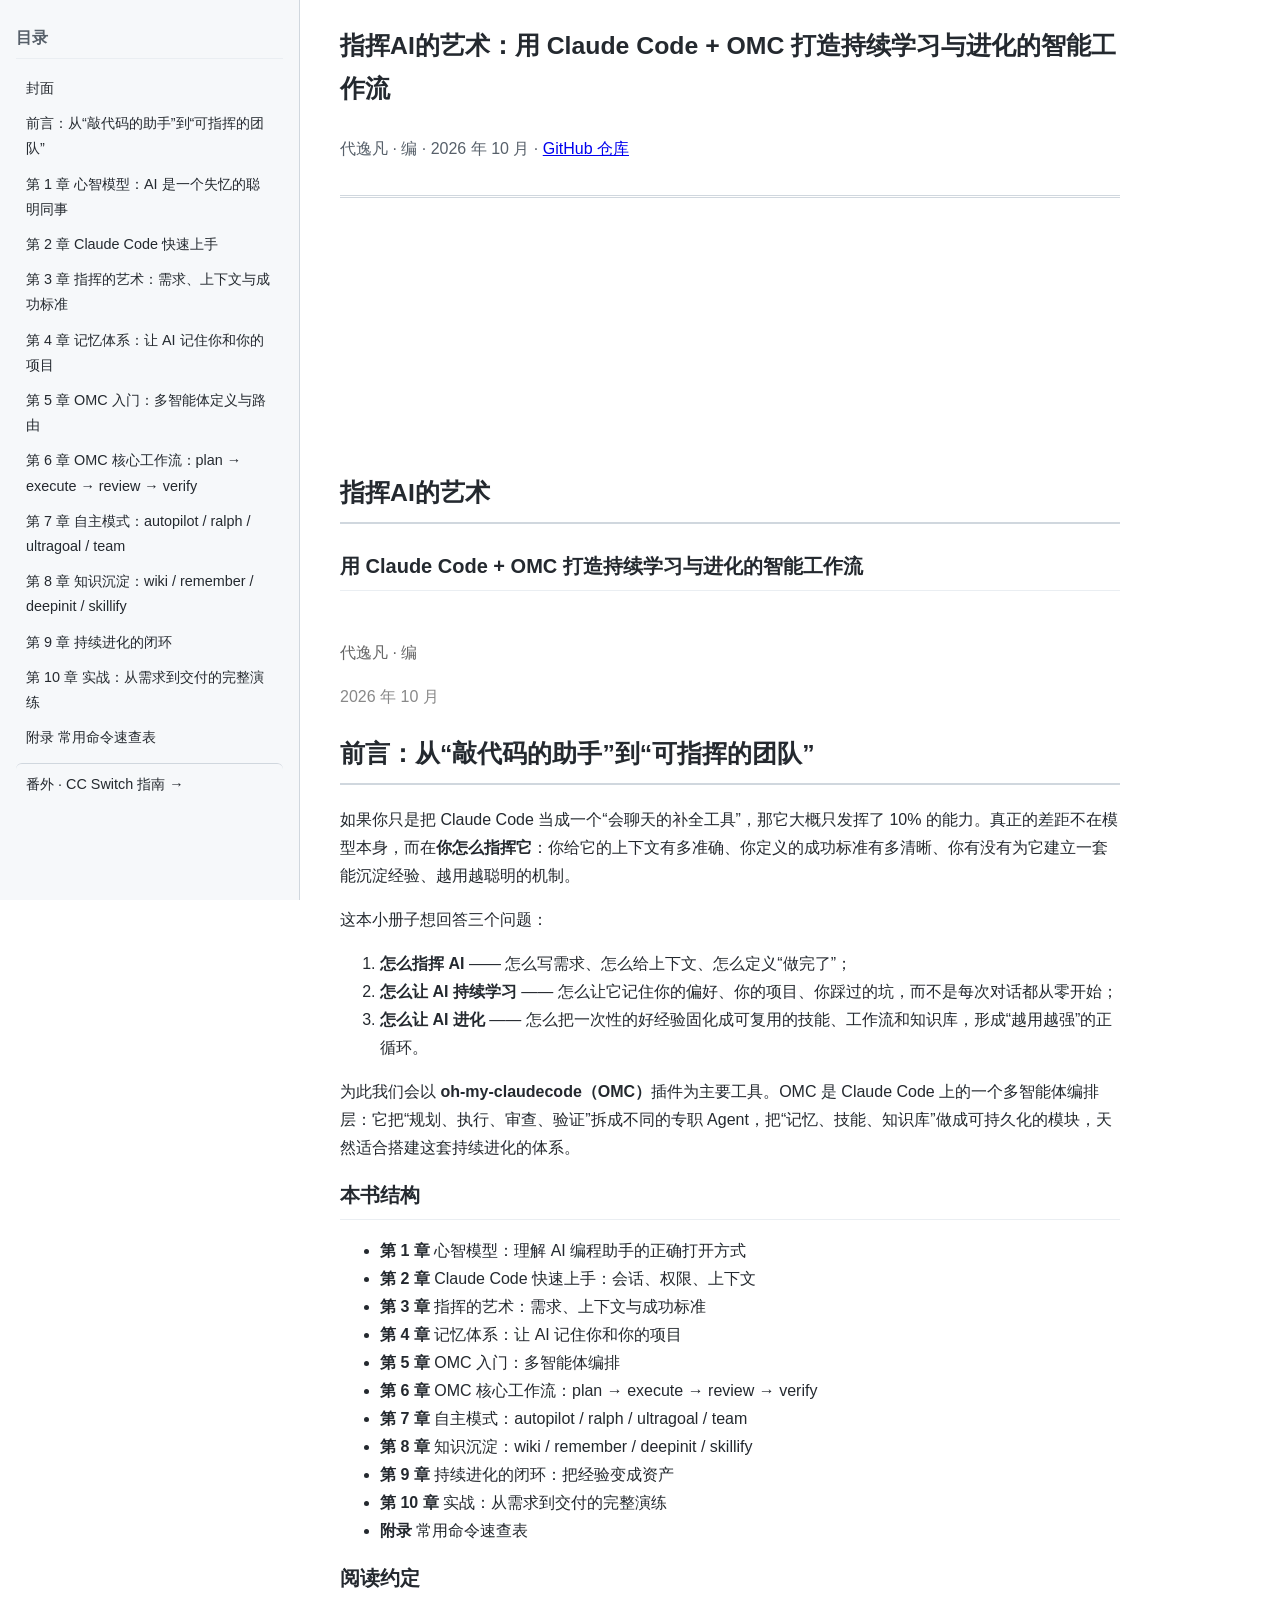
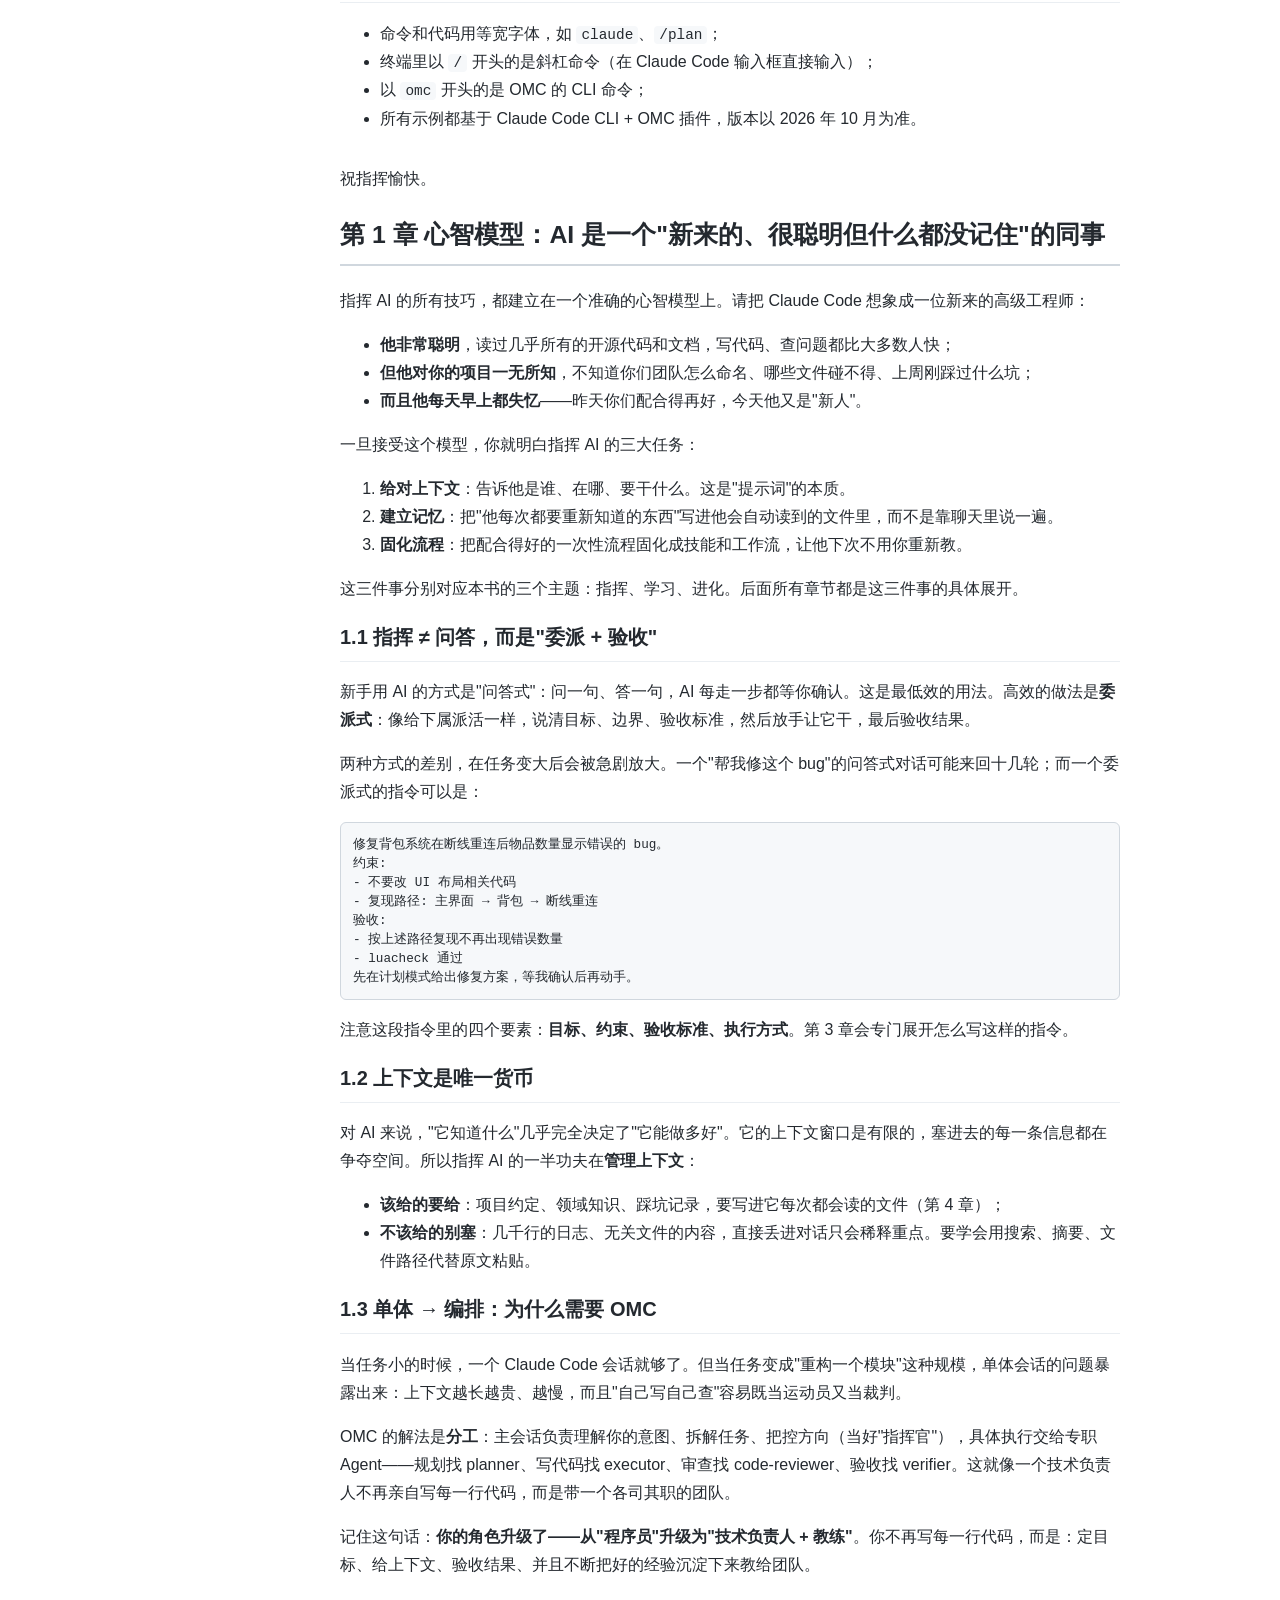
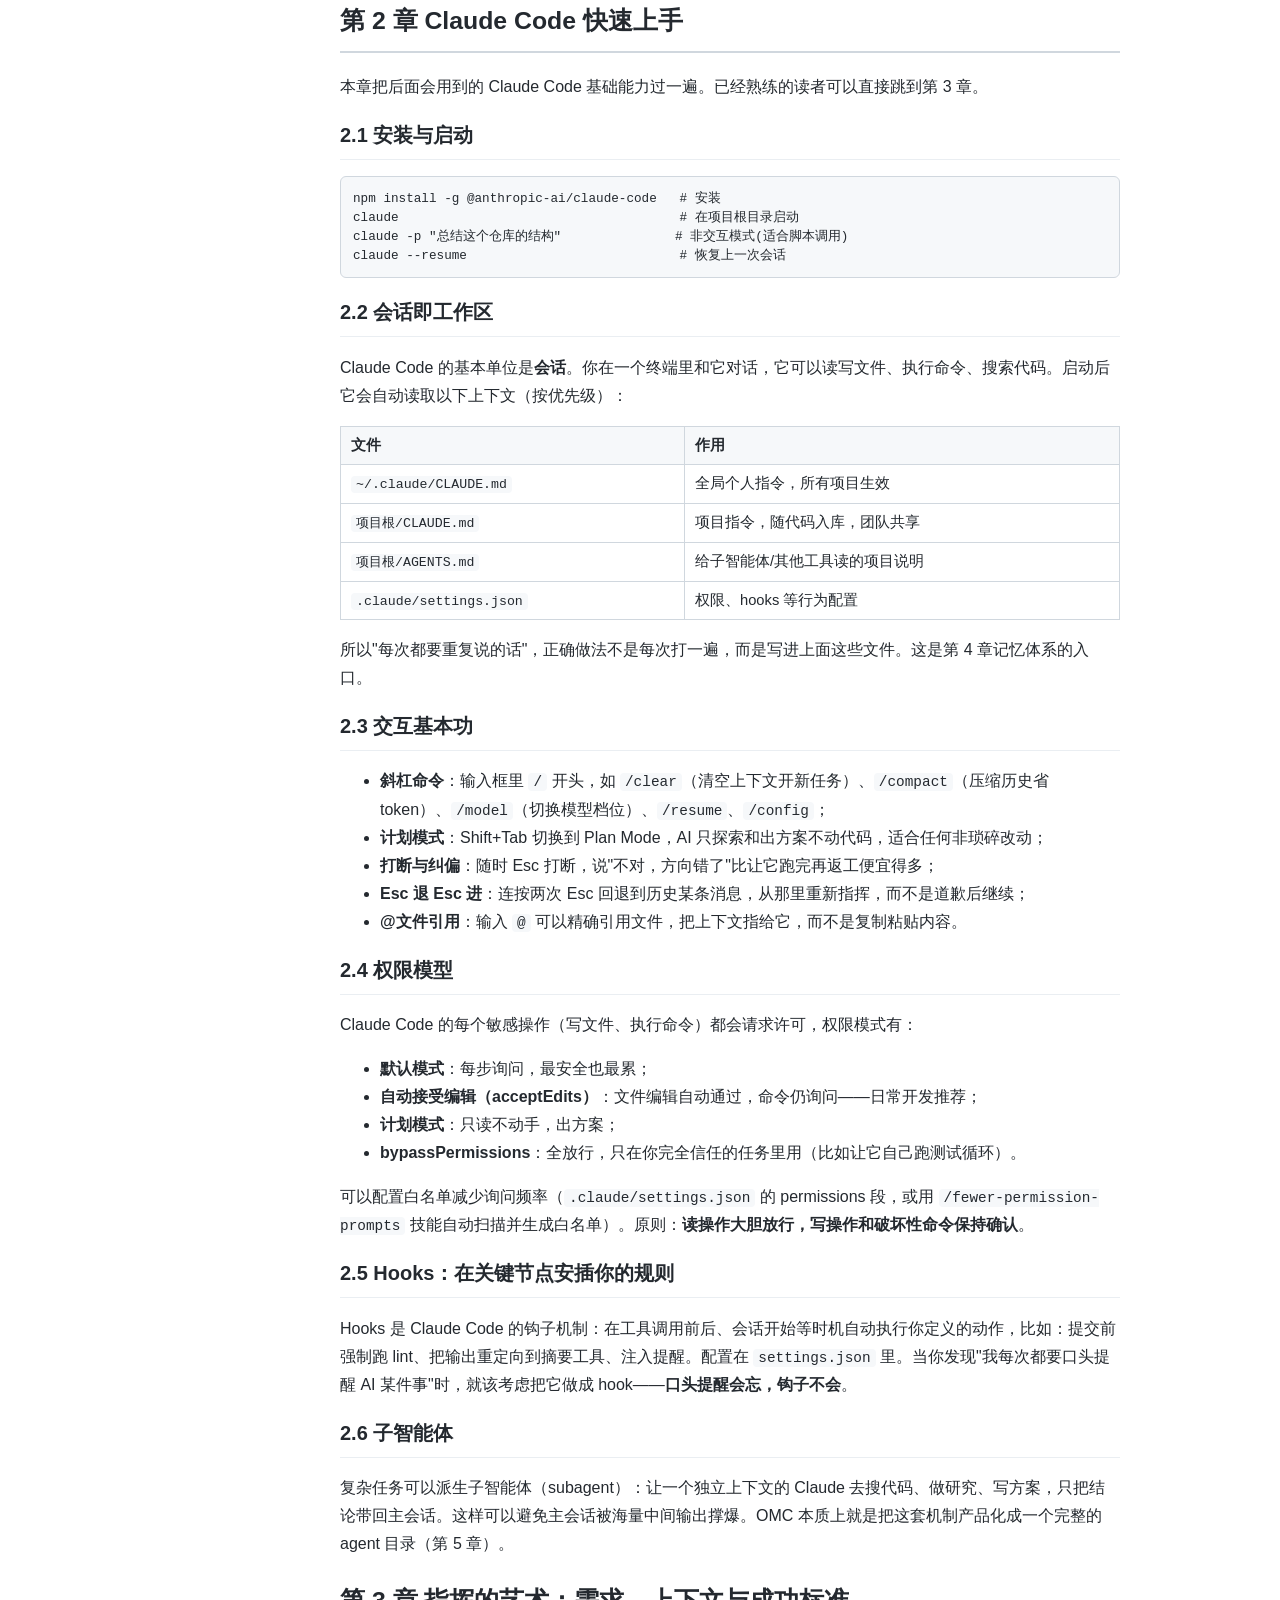
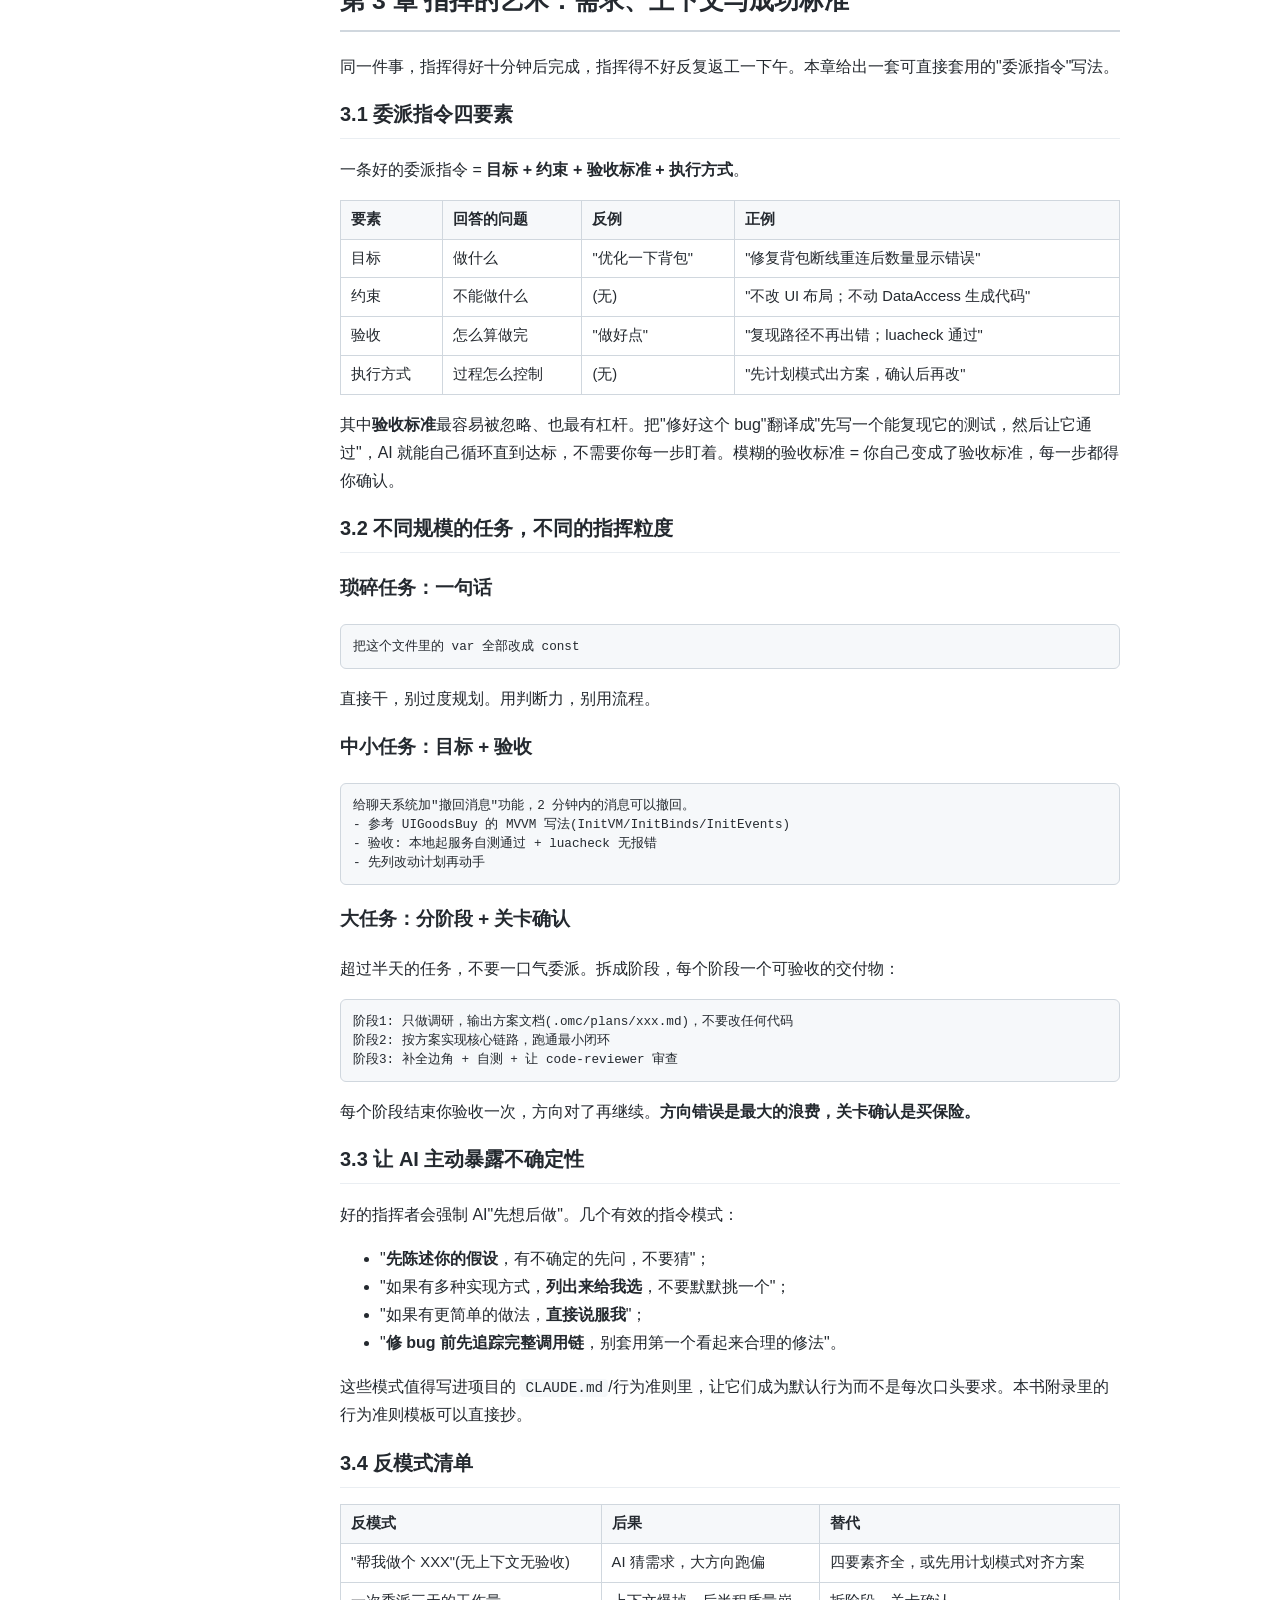
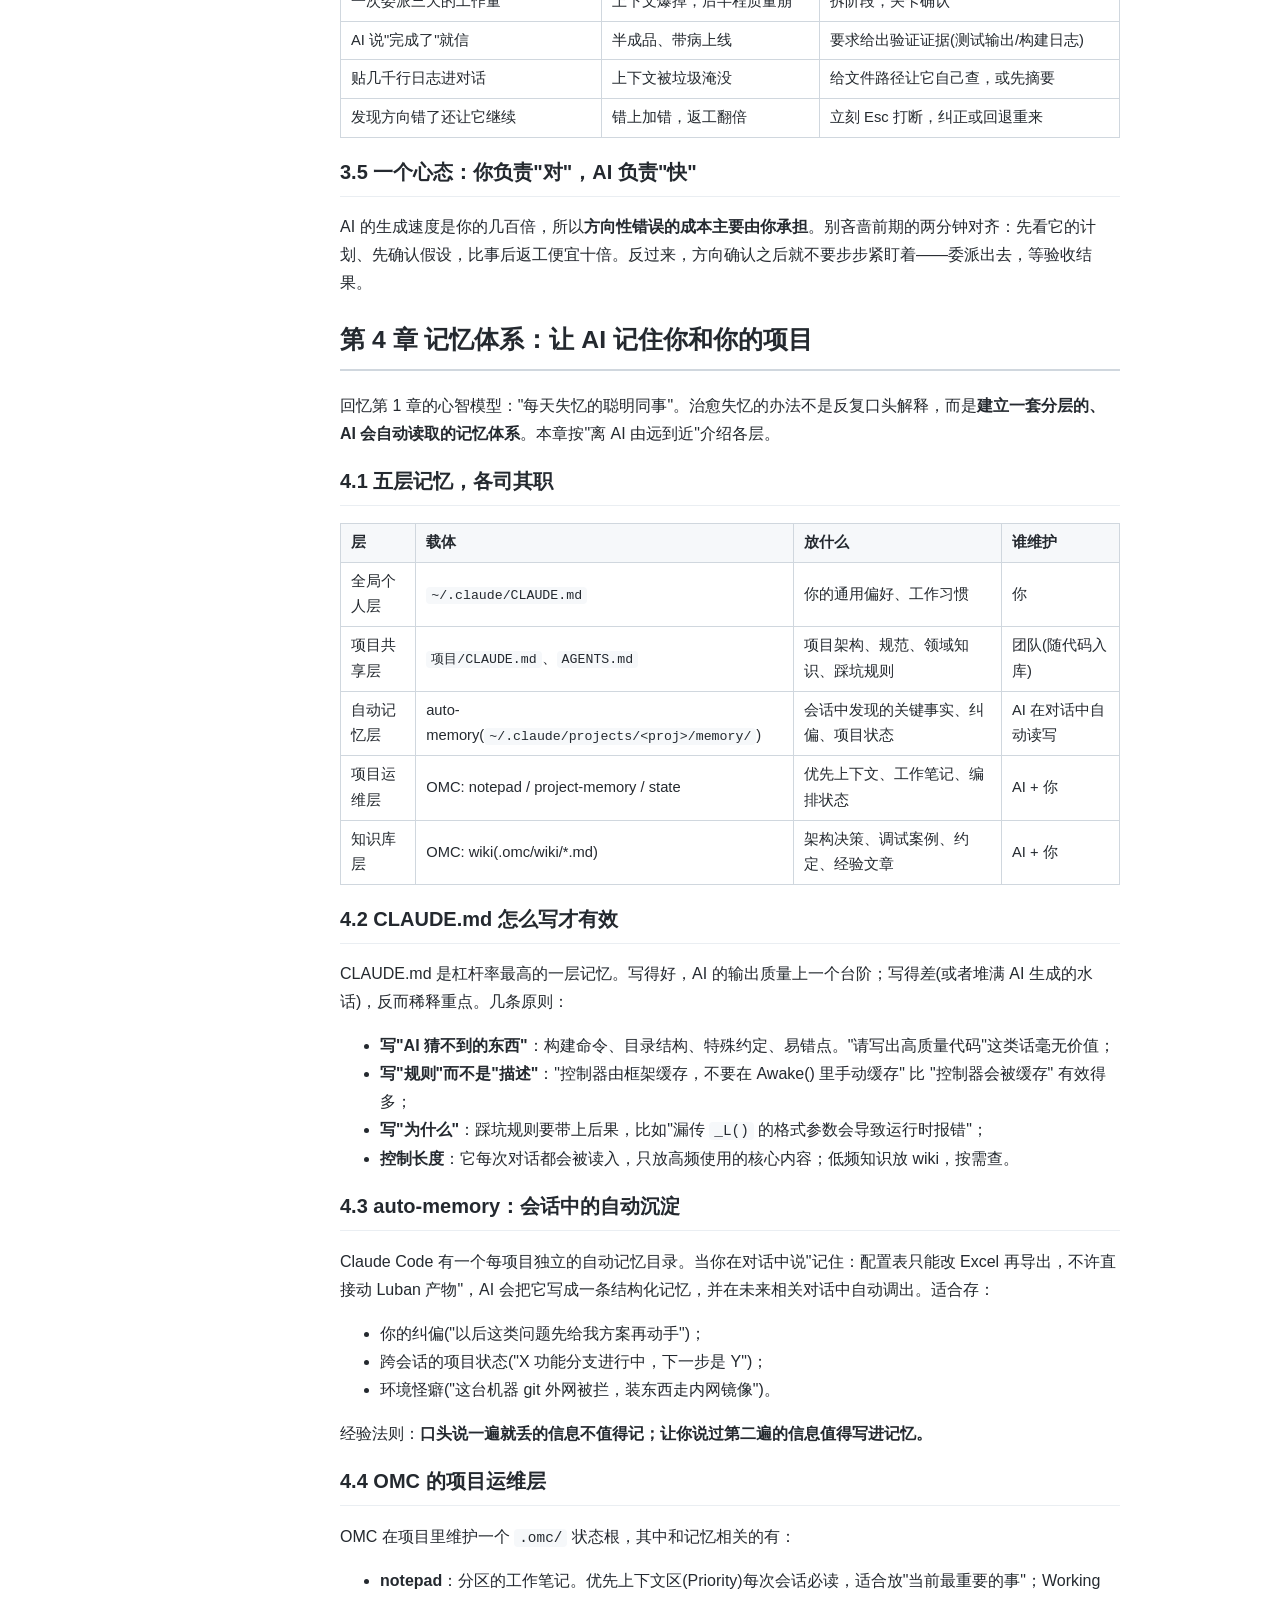
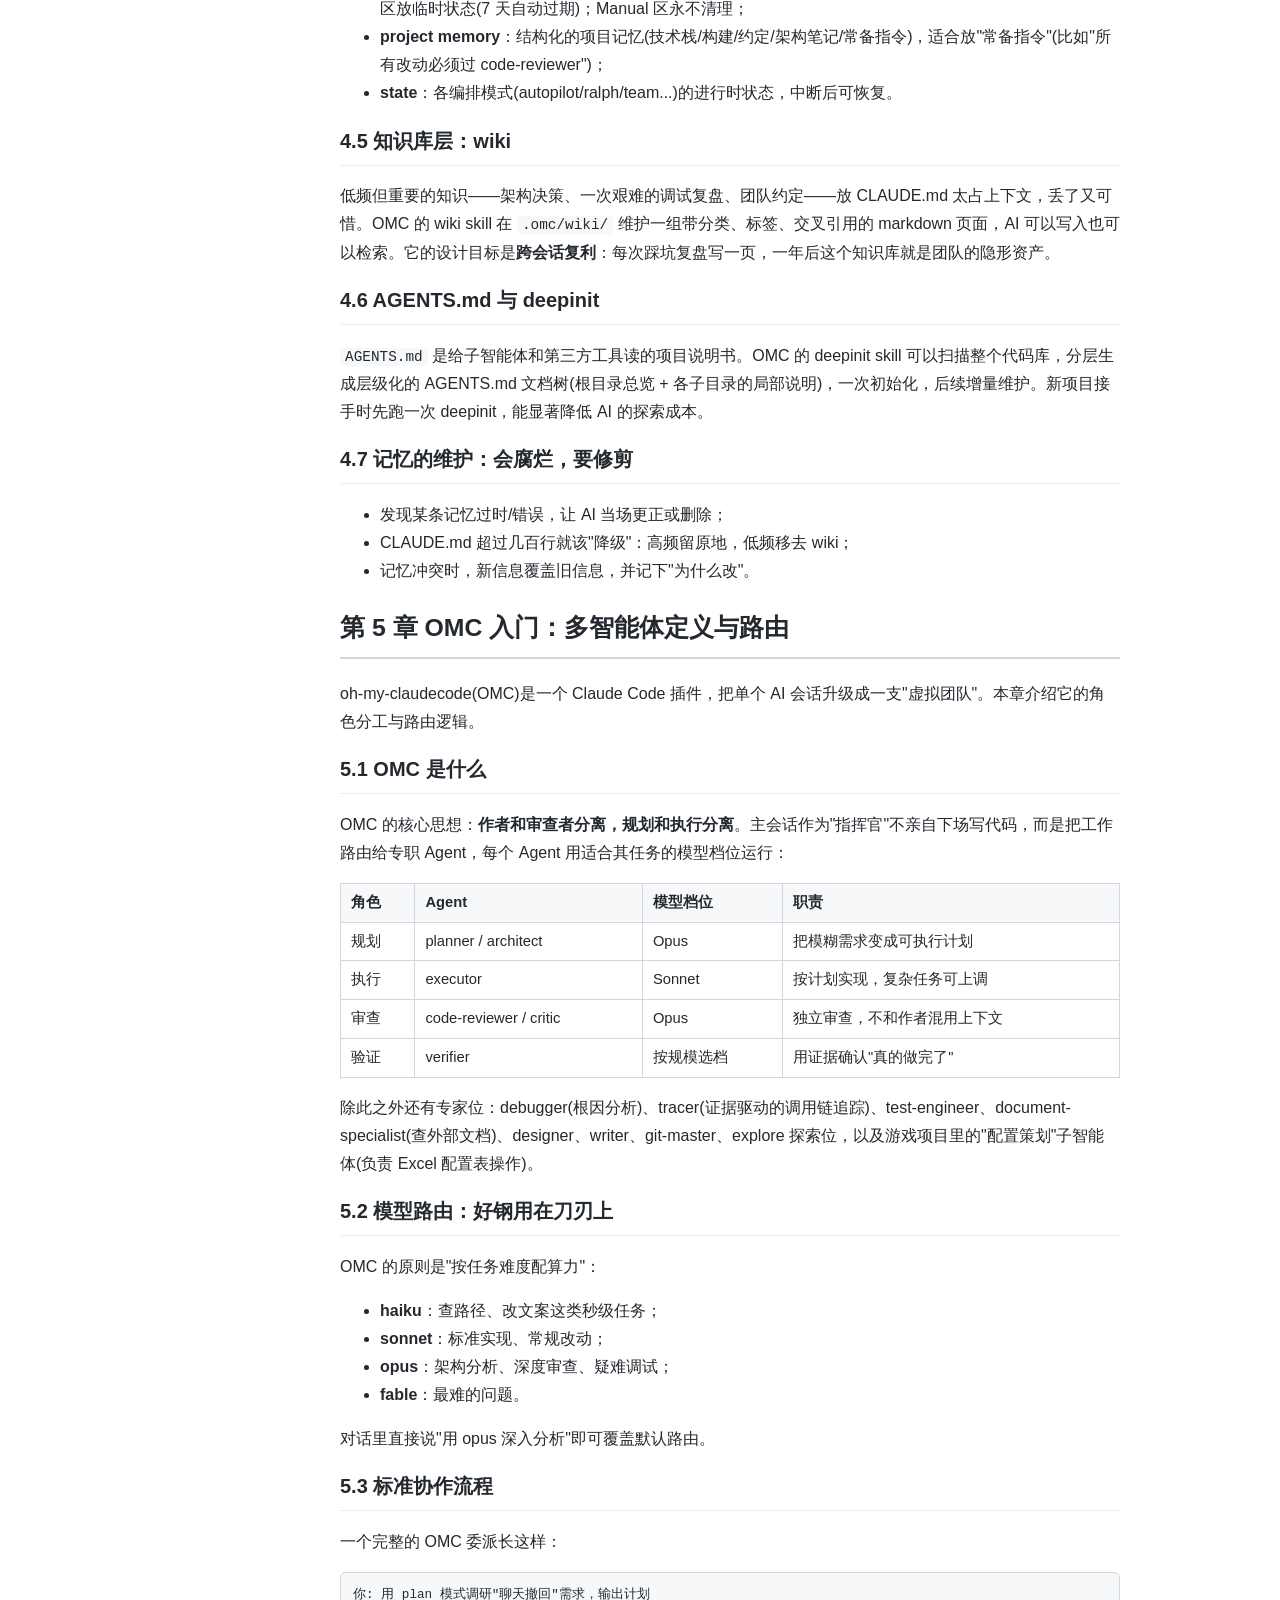
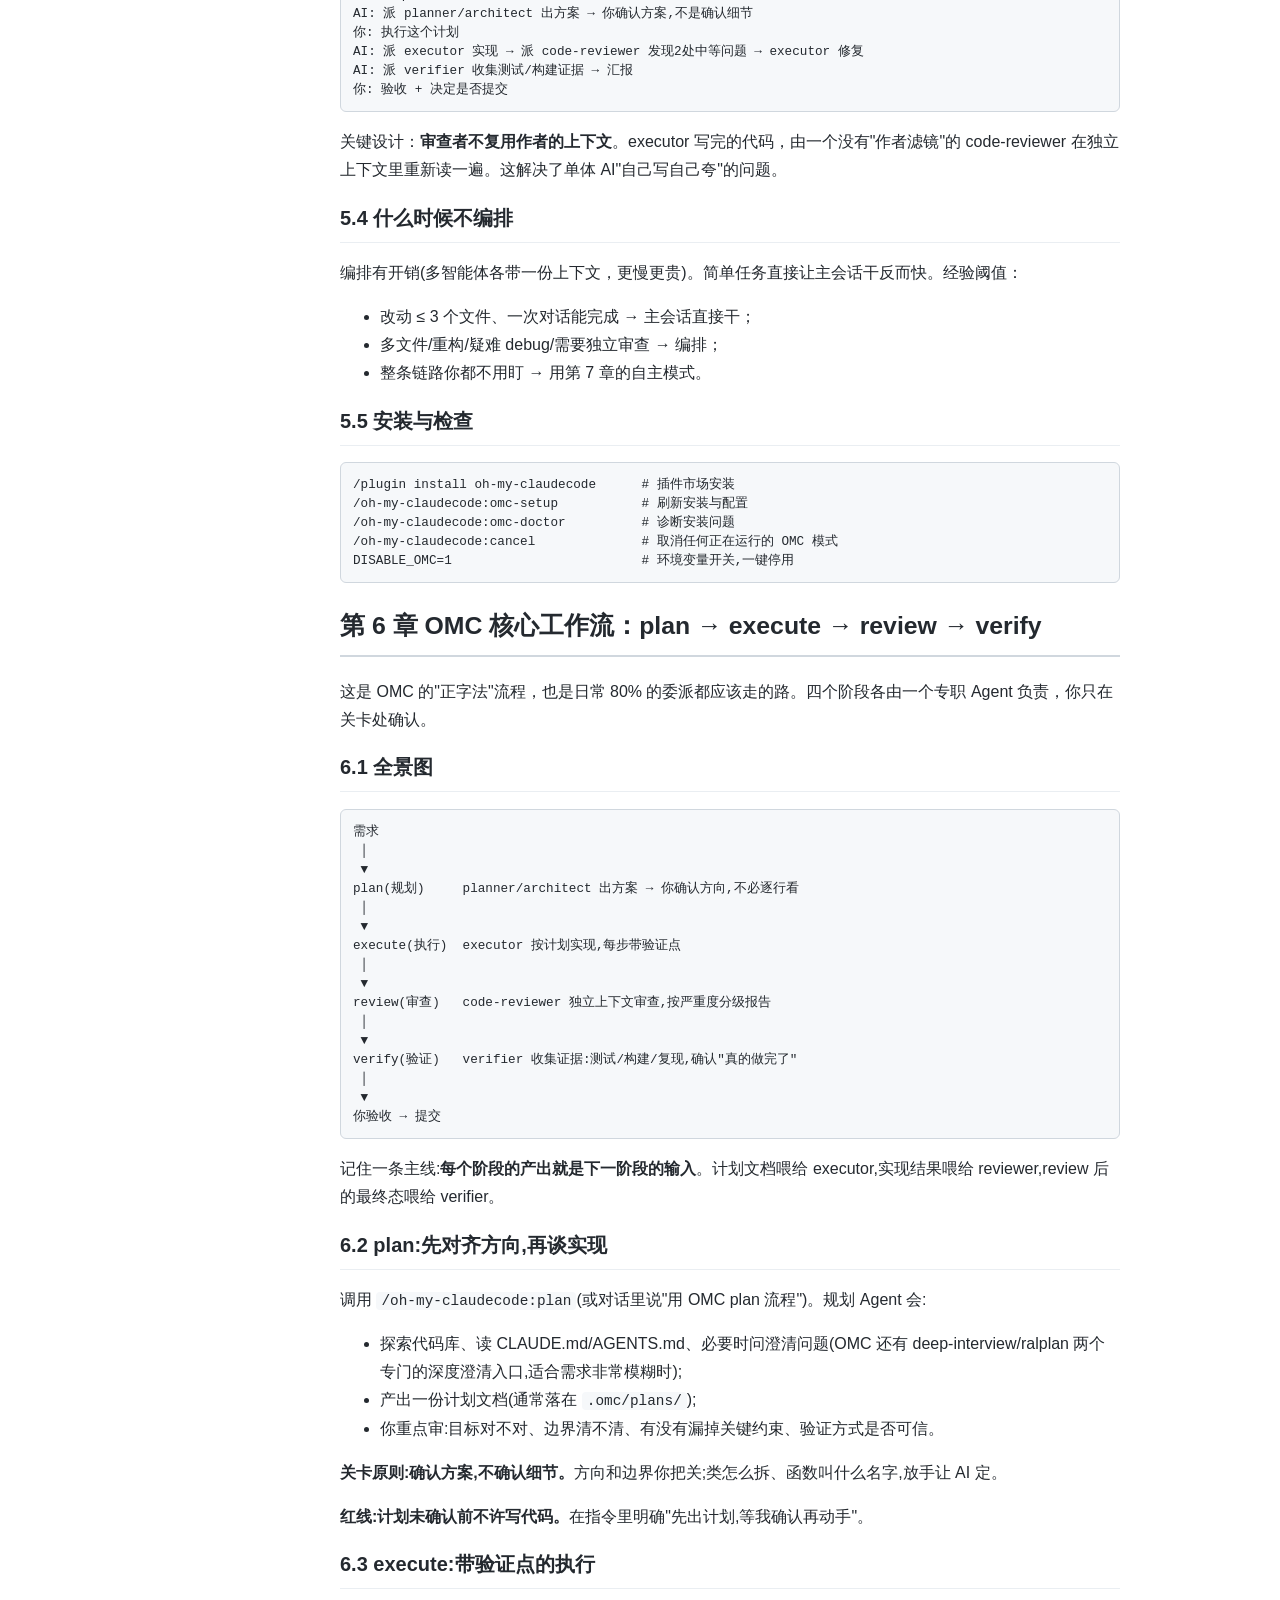
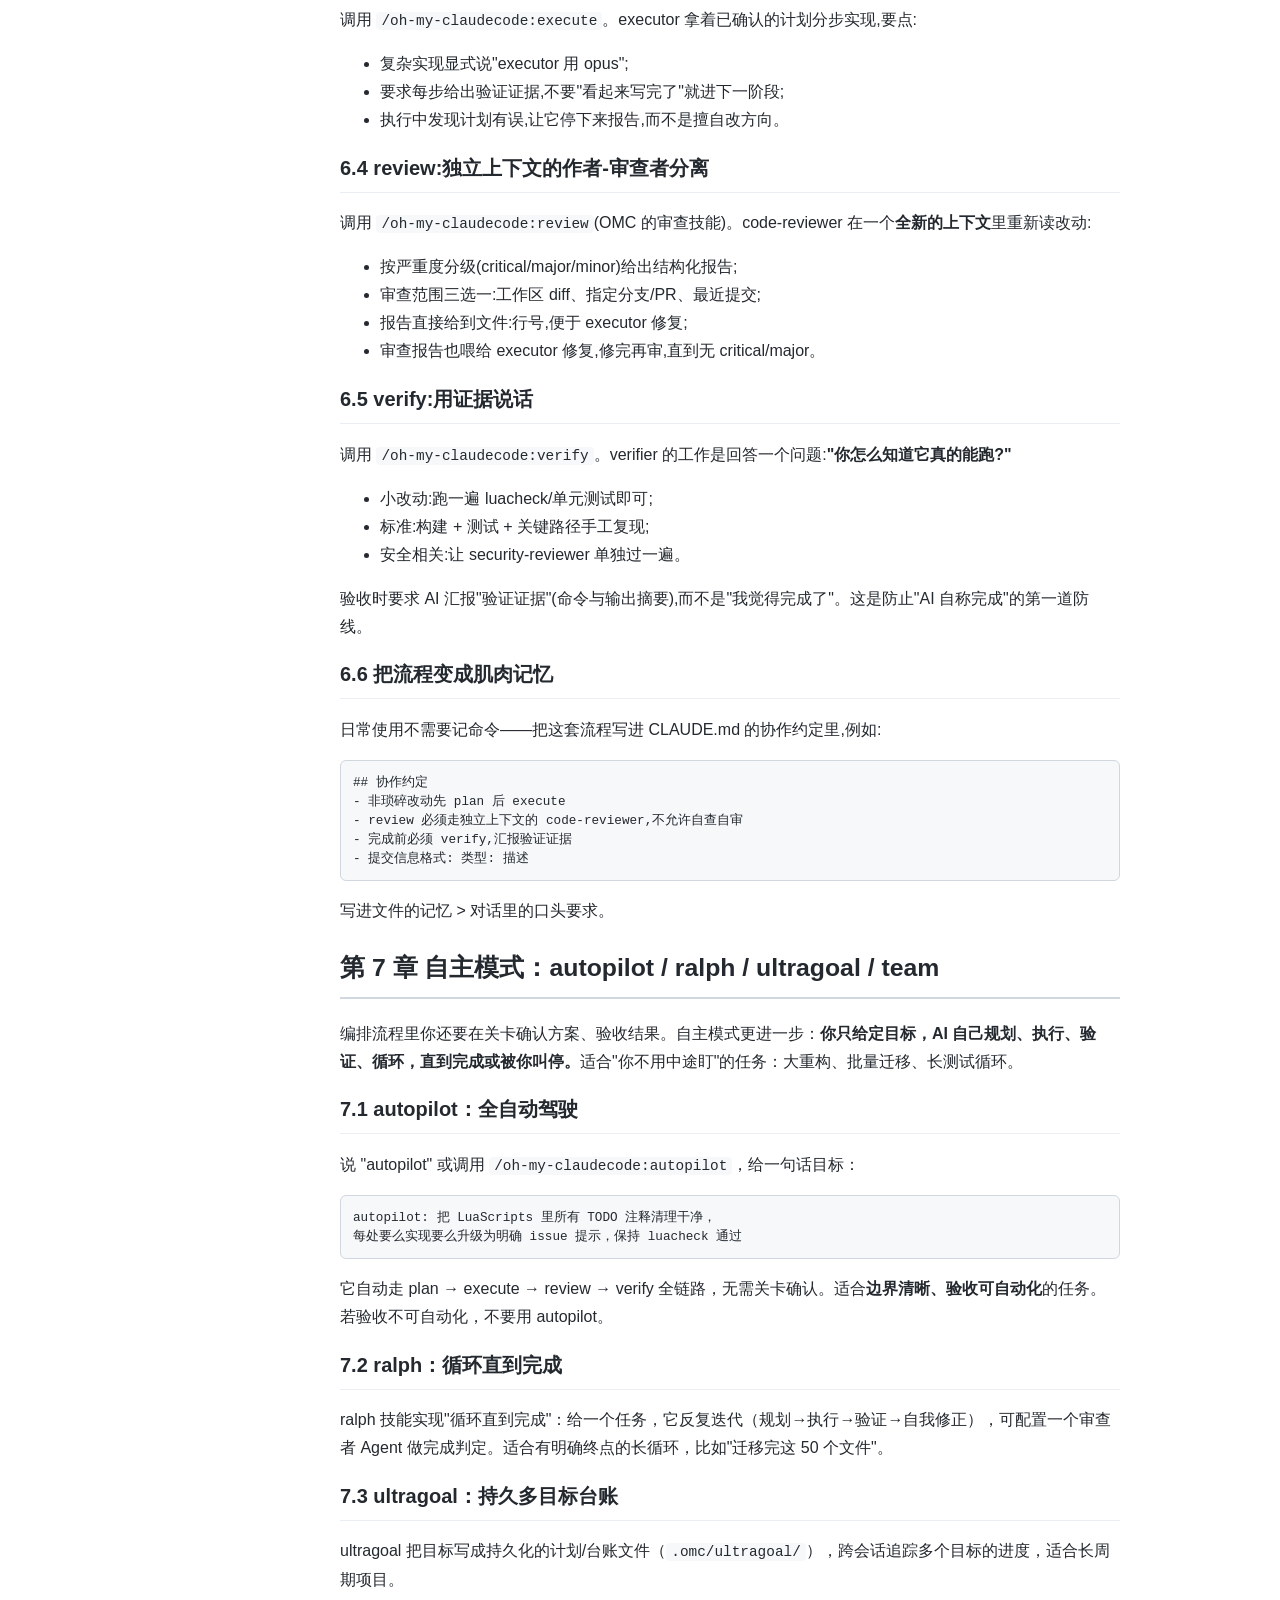
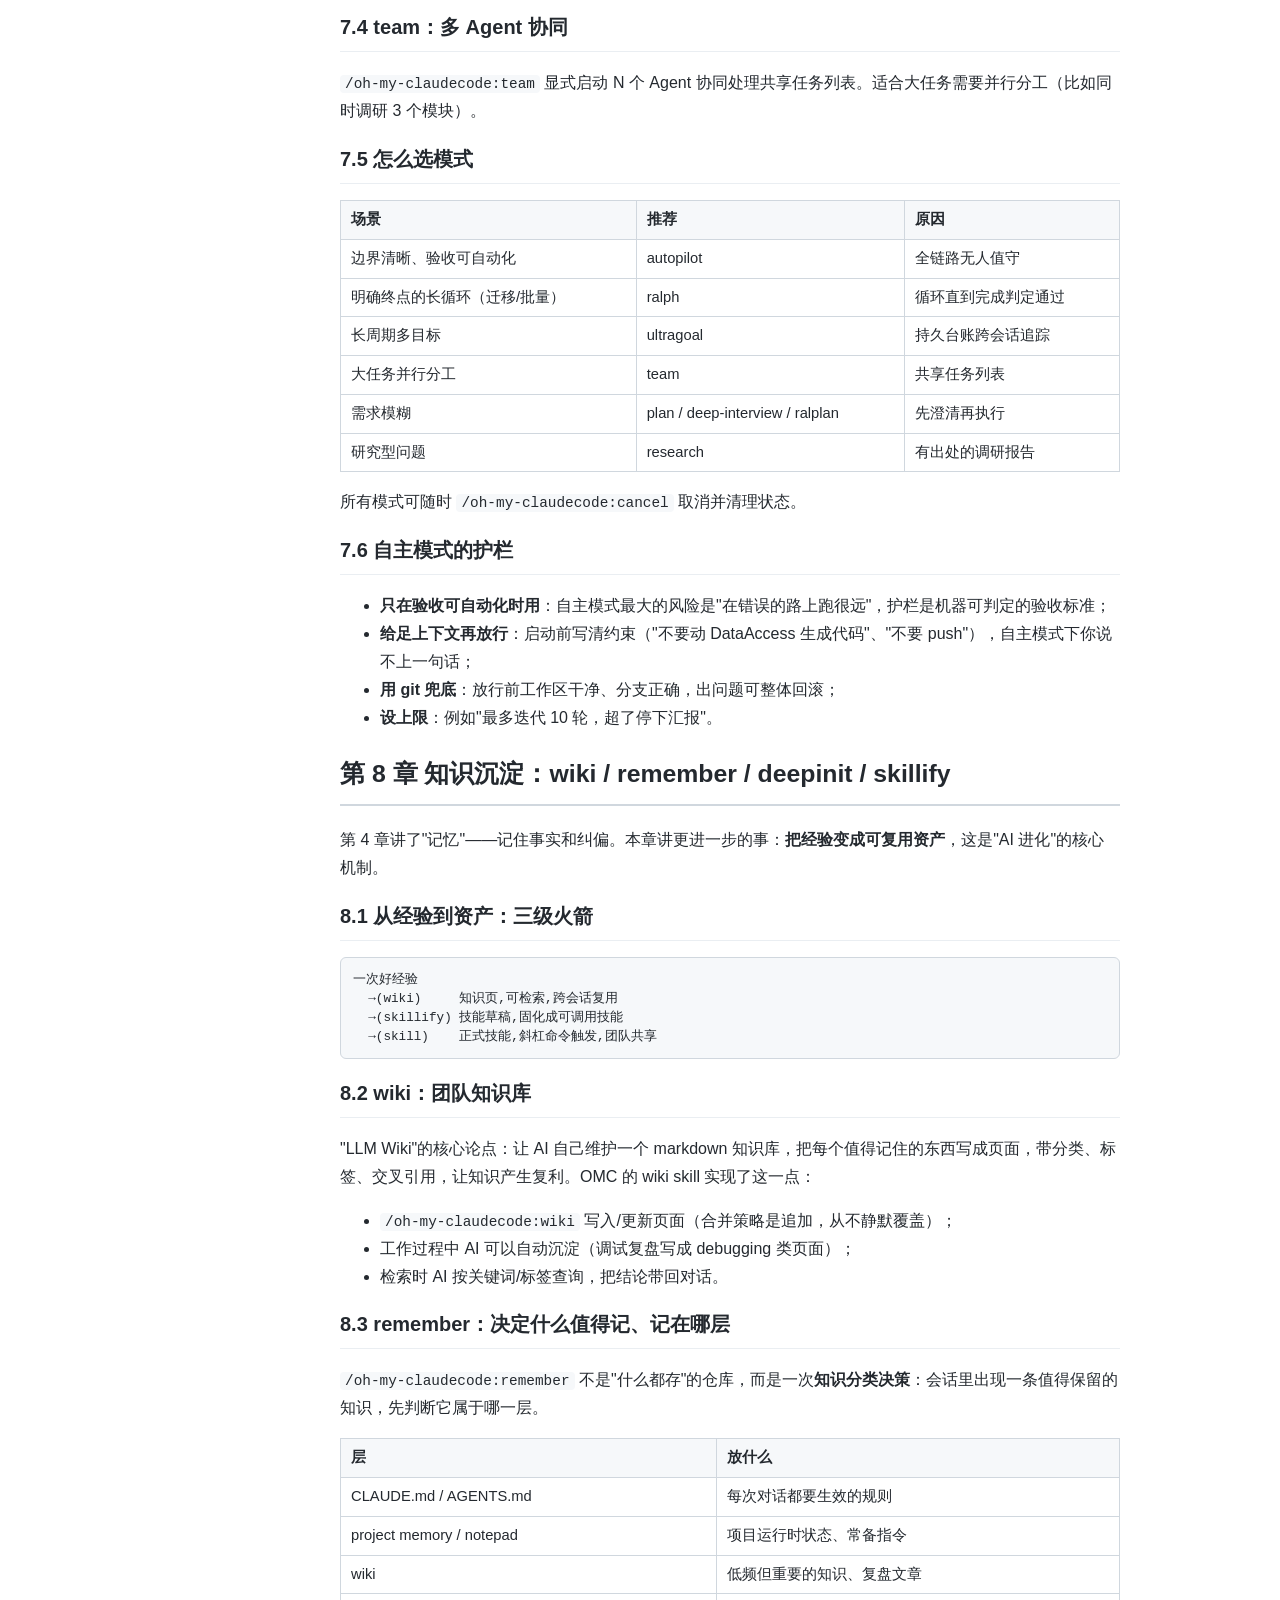
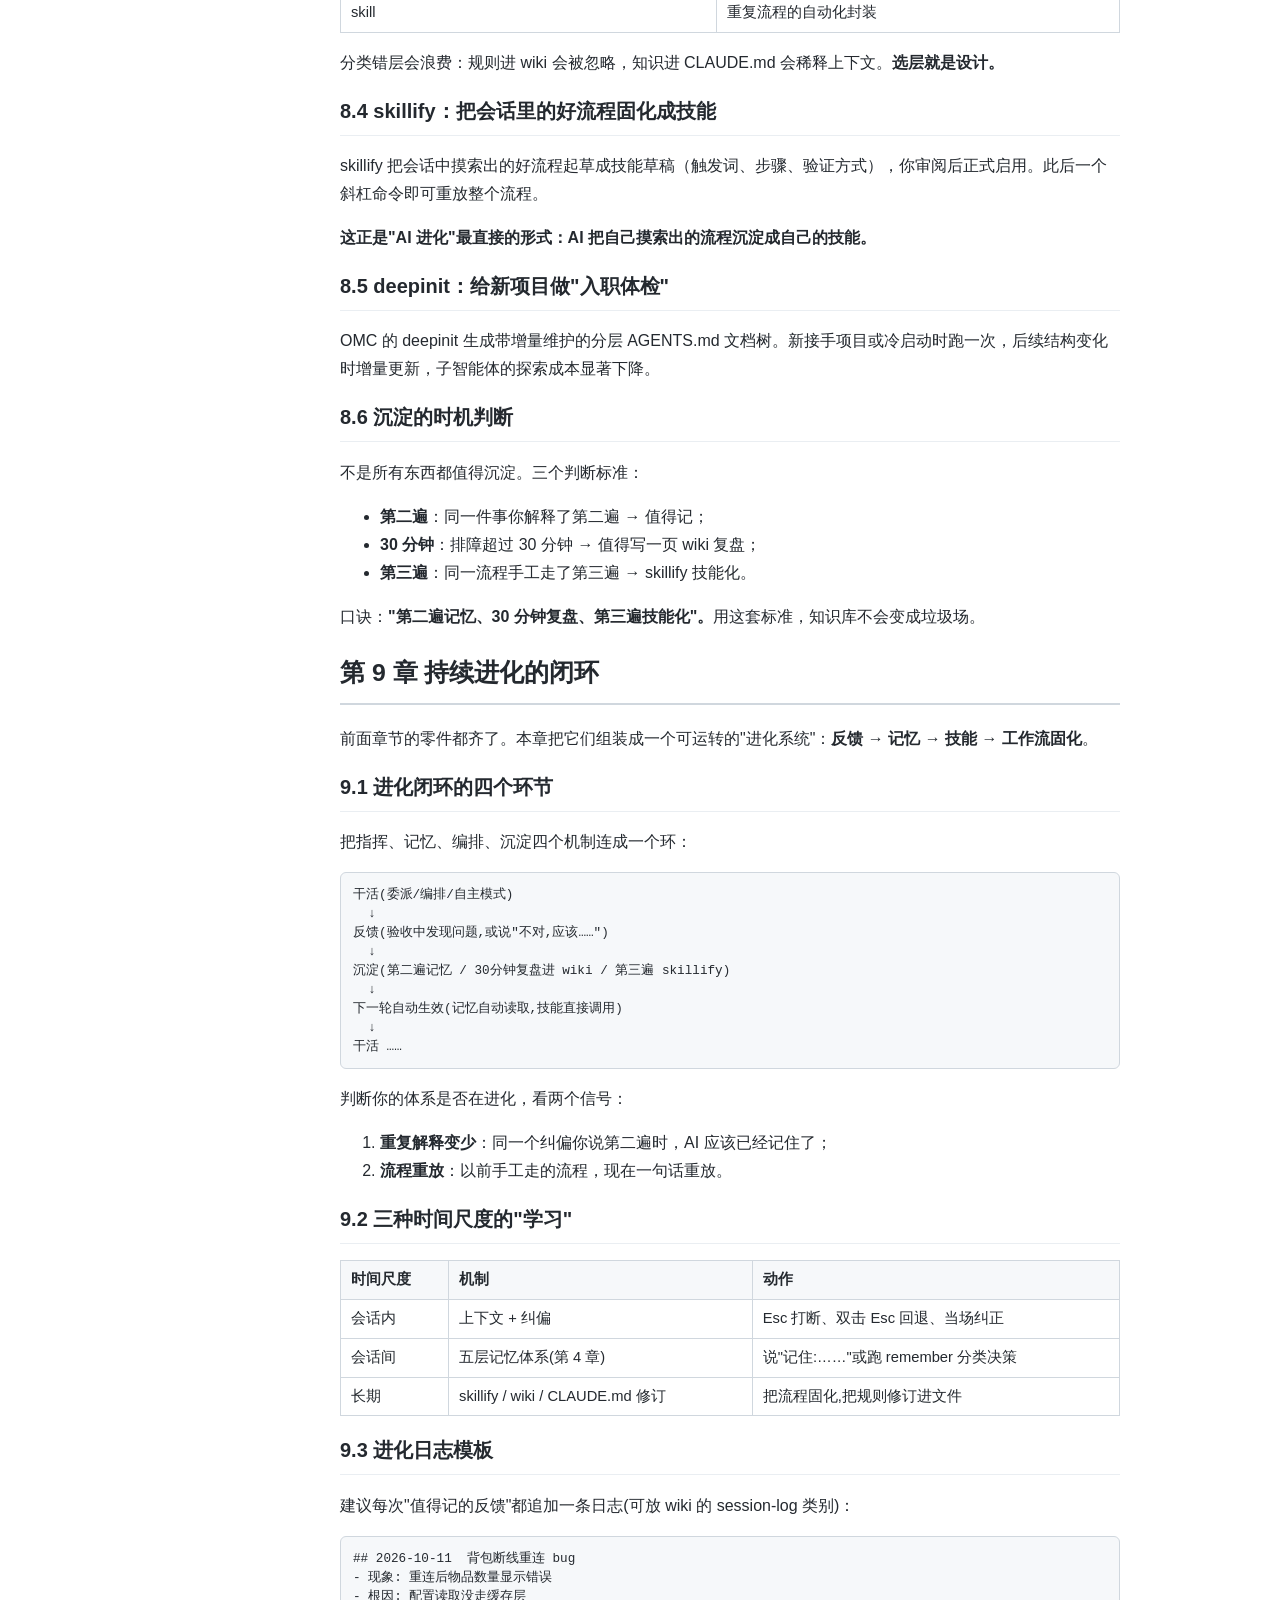
==== commit 20da9de1: "Update docs/index.html" ====
--- a/docs/index.html
+++ b/docs/index.html
@@ -56,6 +56,7 @@
 <a href="#sec-ch09">第 9 章 持续进化的闭环</a>
 <a href="#sec-ch10">第 10 章 实战：从需求到交付的完整演练</a>
 <a href="#sec-appendix">附录 常用命令速查表</a>
+<a href="cc-switch.html" style="margin-top:8px;border-top:1px solid #d0d7de;padding-top:8px;">番外 · CC Switch 指南 →</a>
 </nav>
 <main>
 <header class="book">
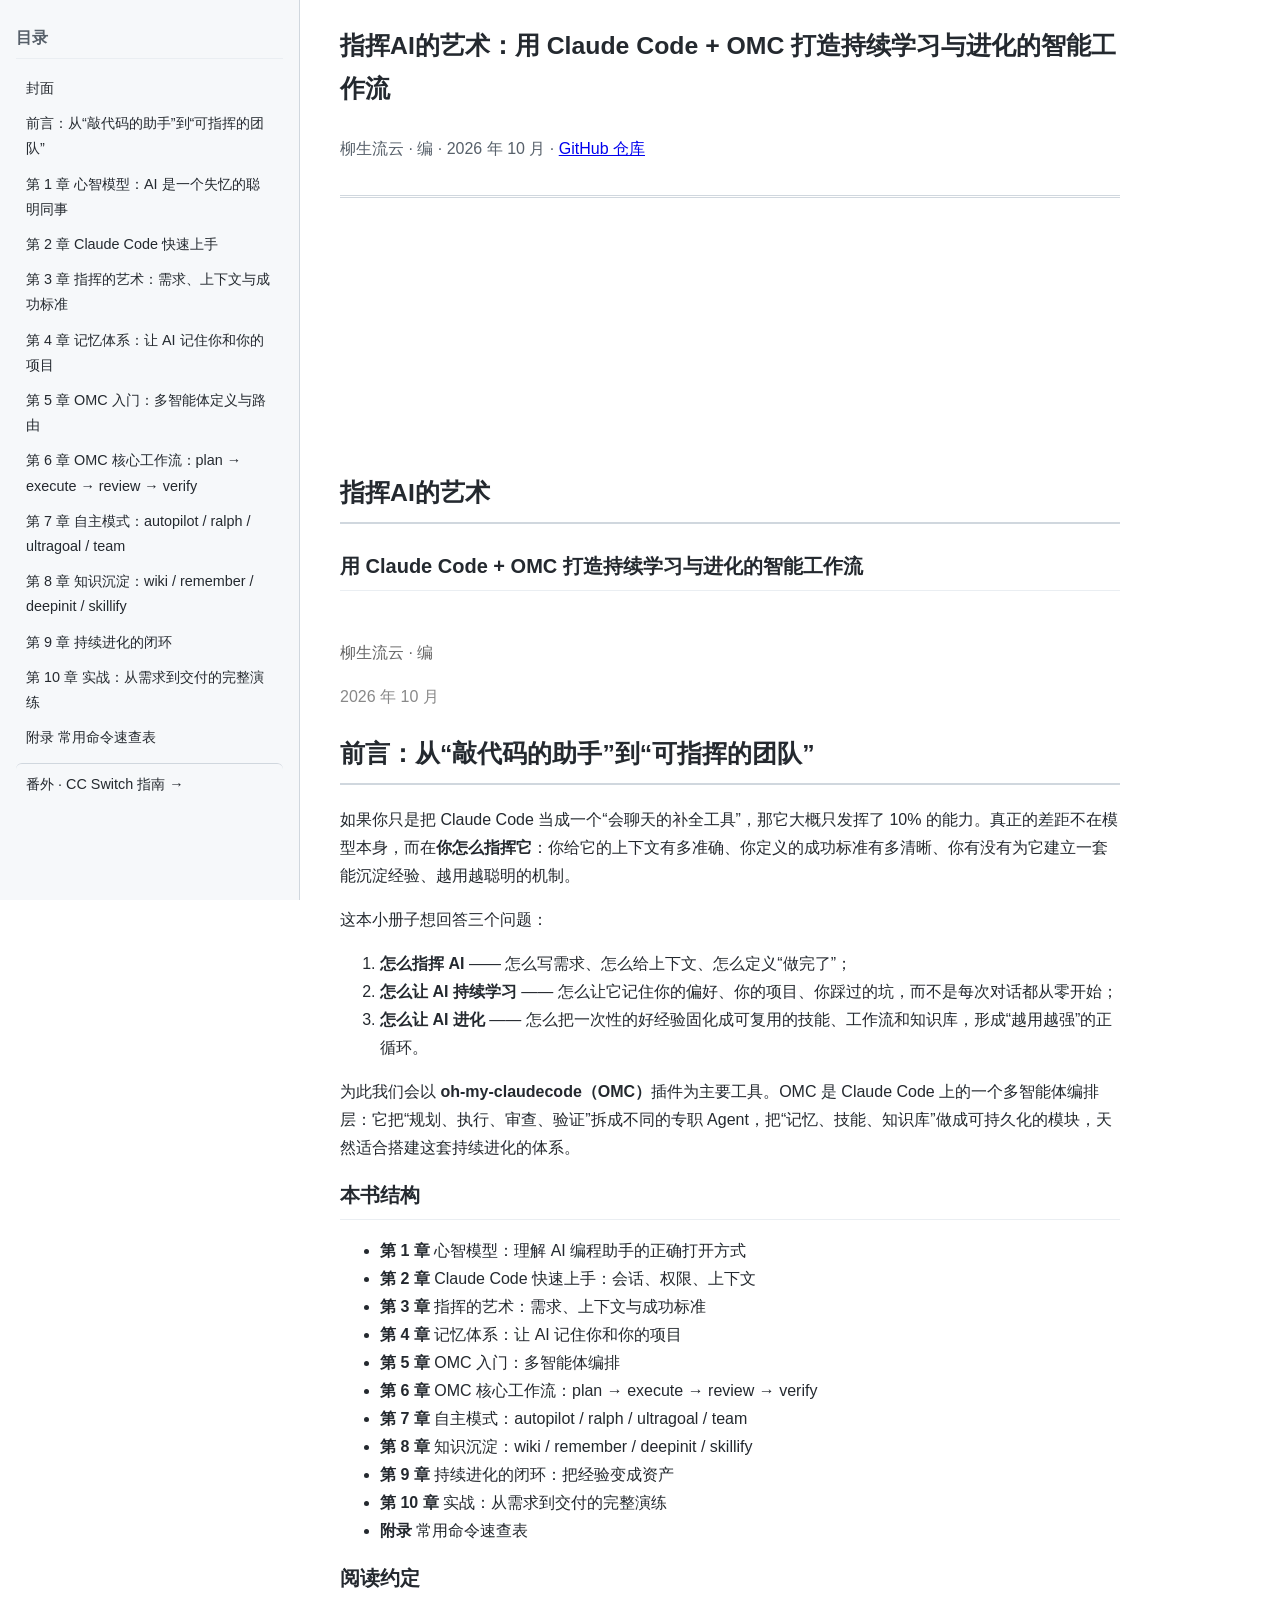
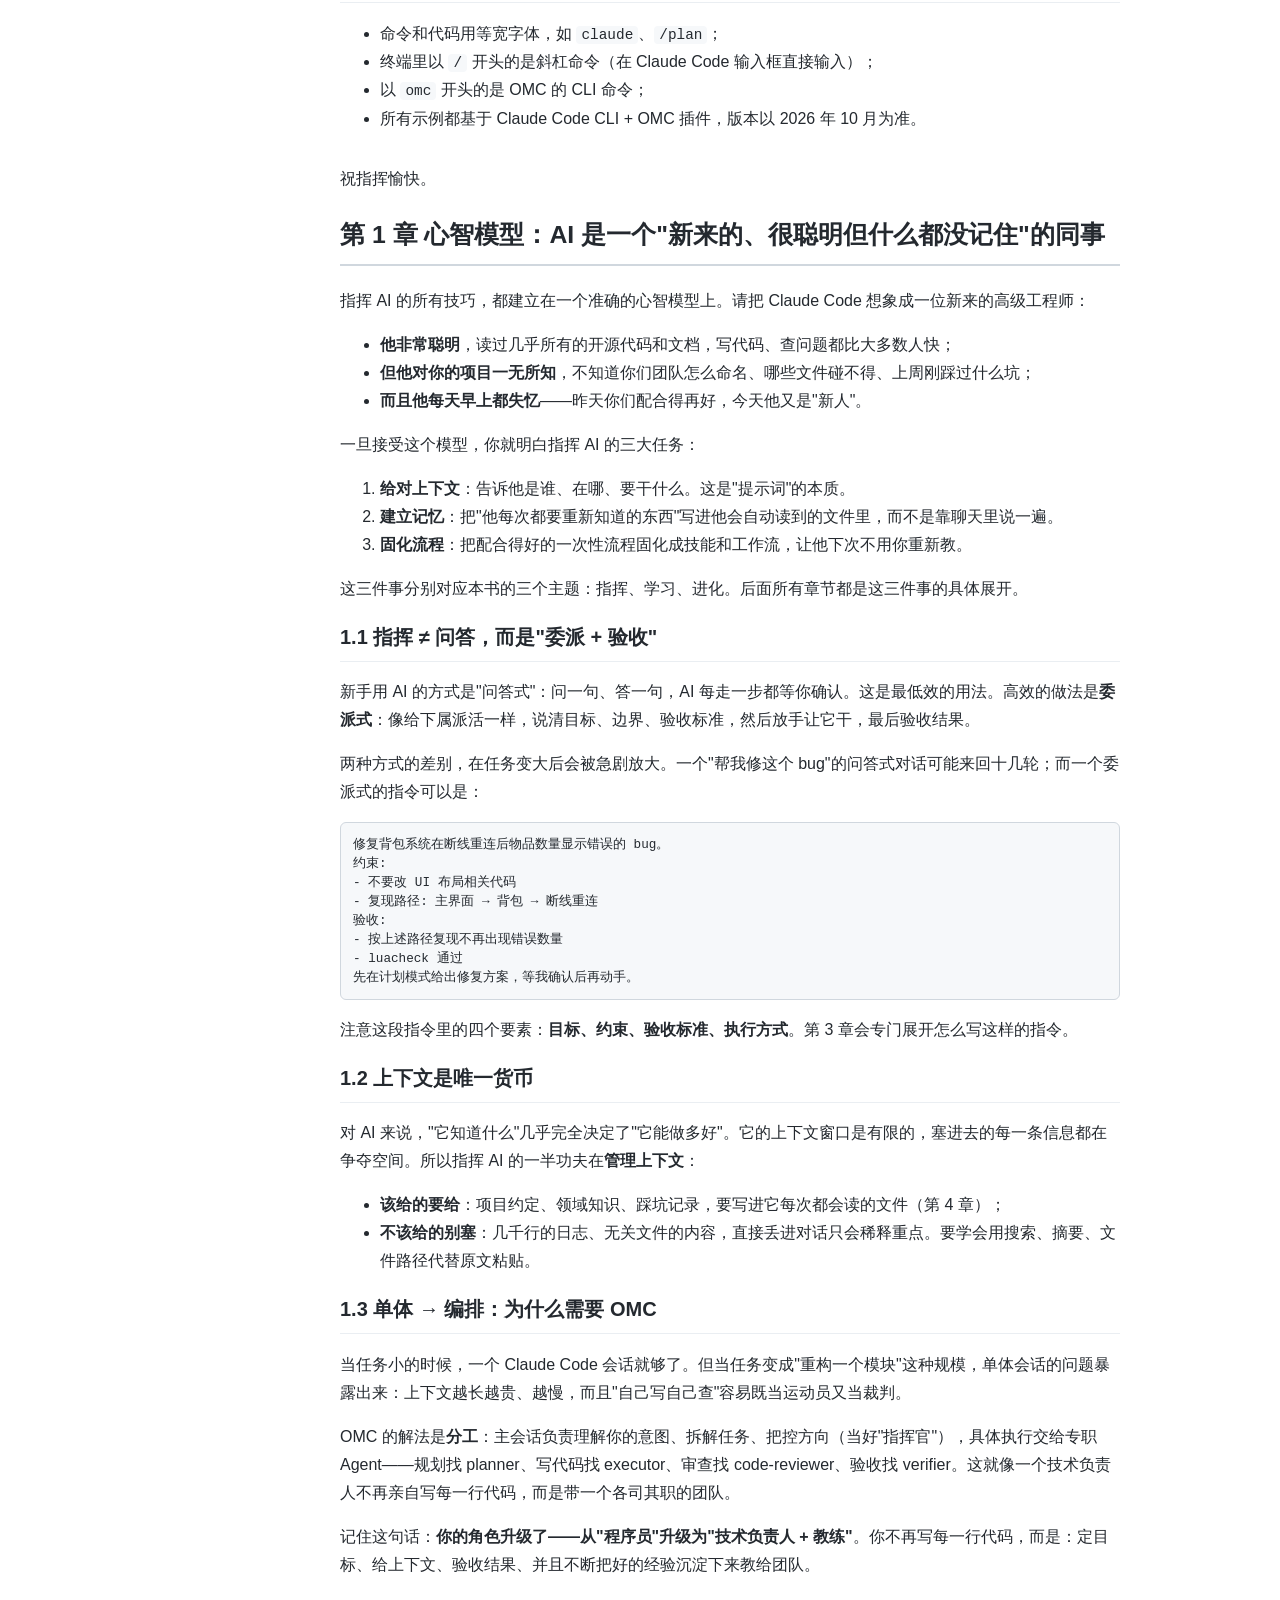
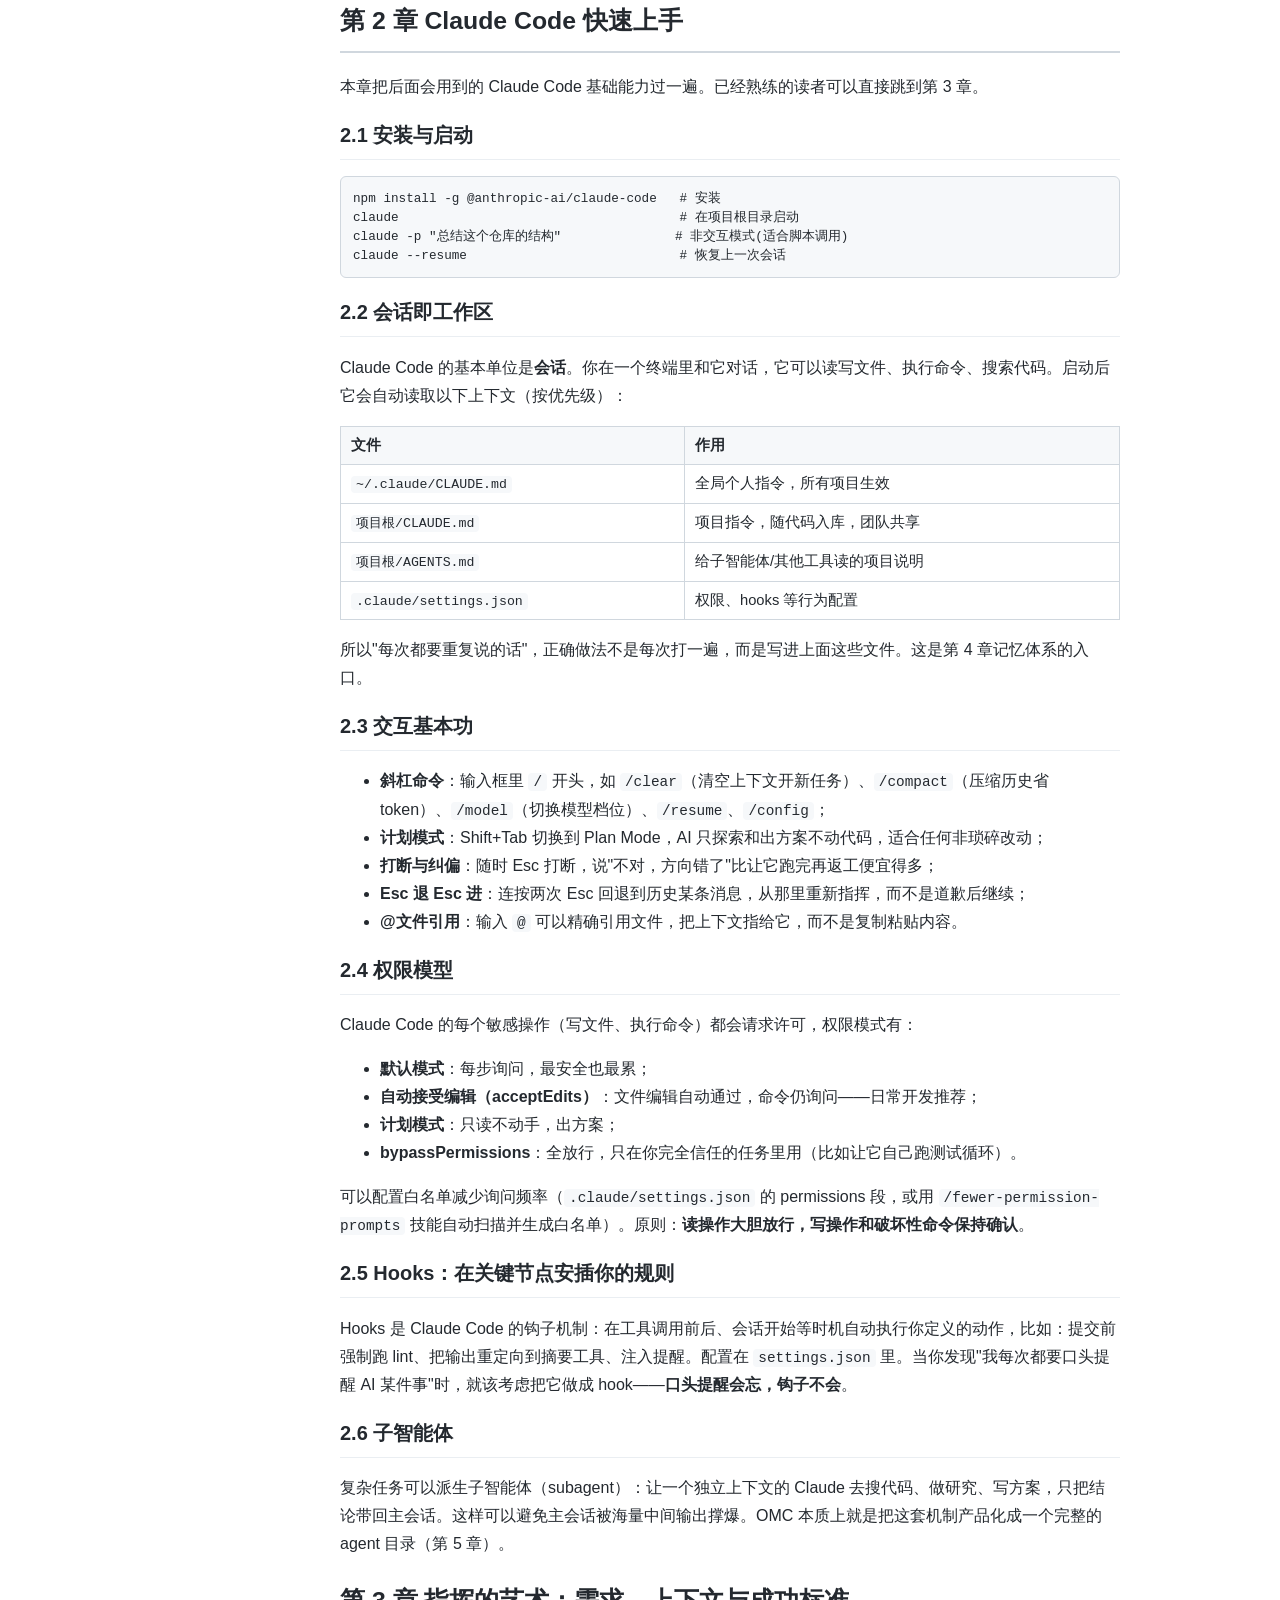
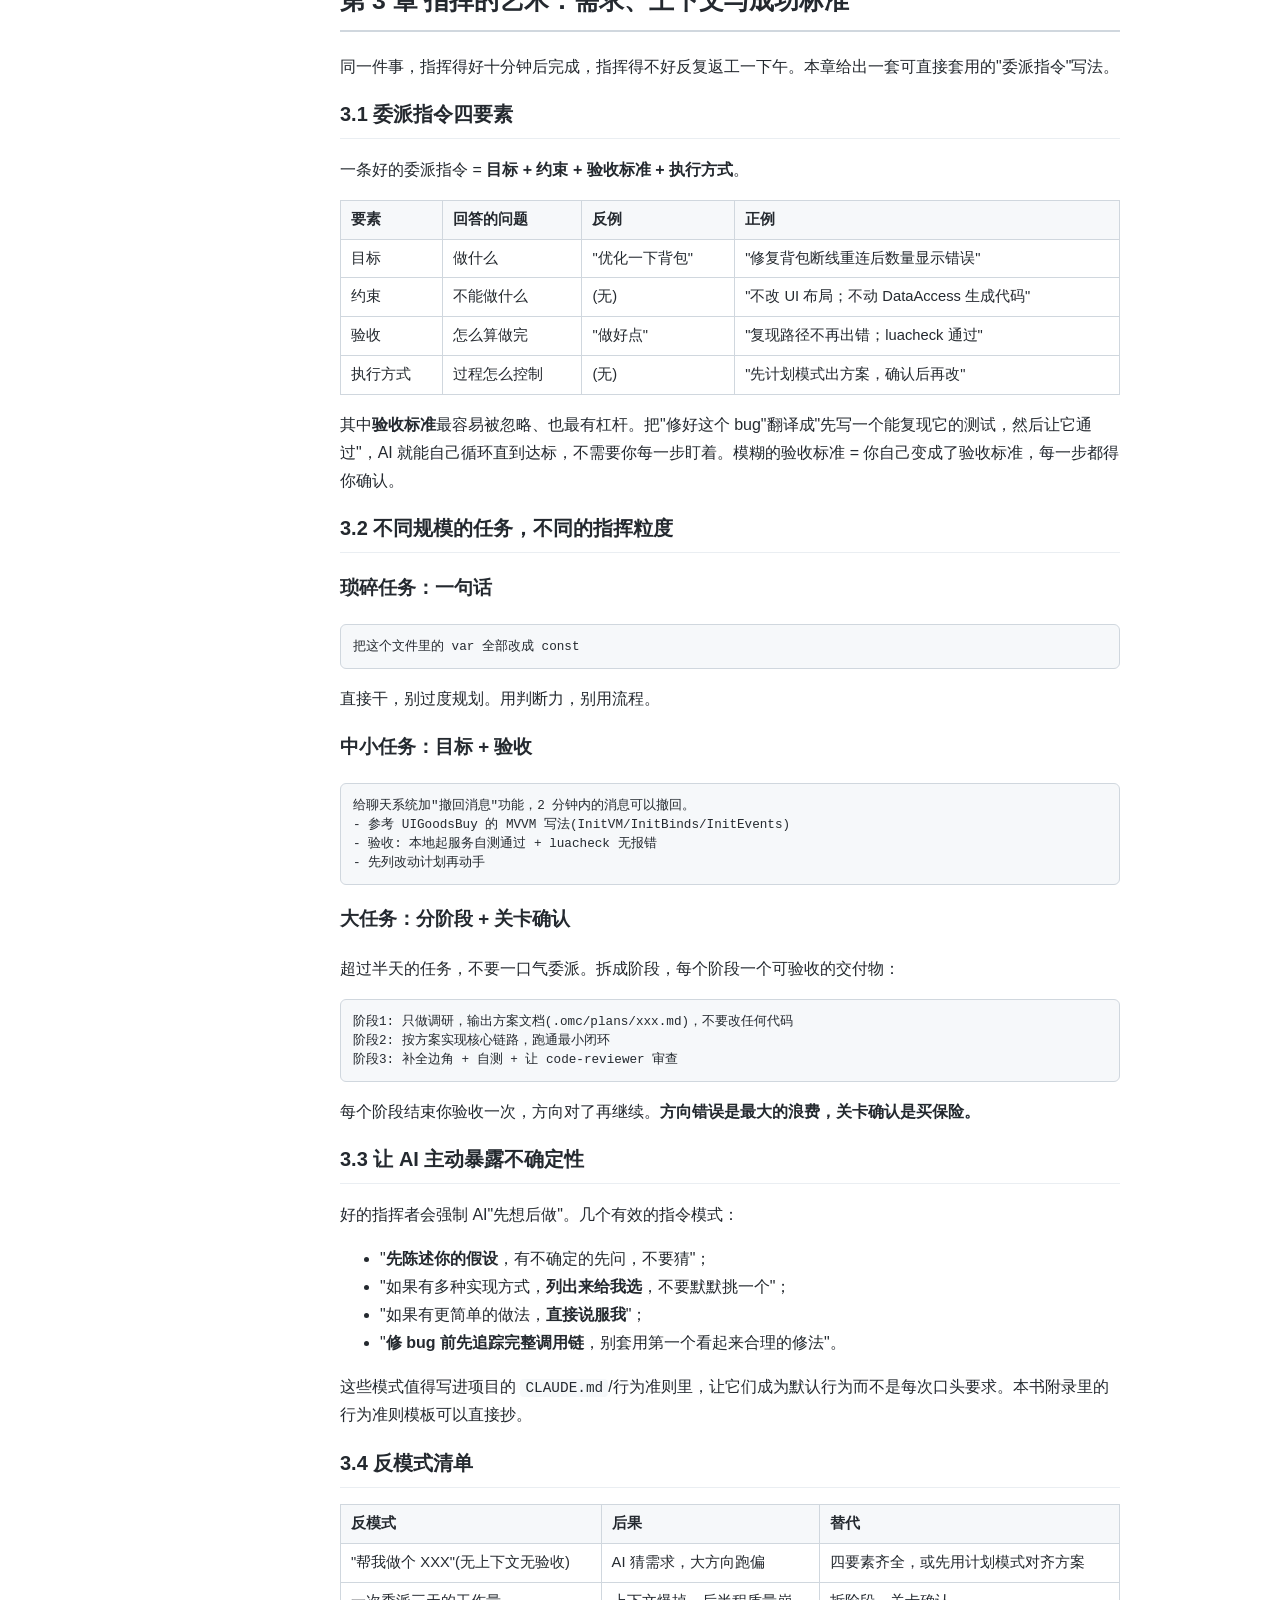
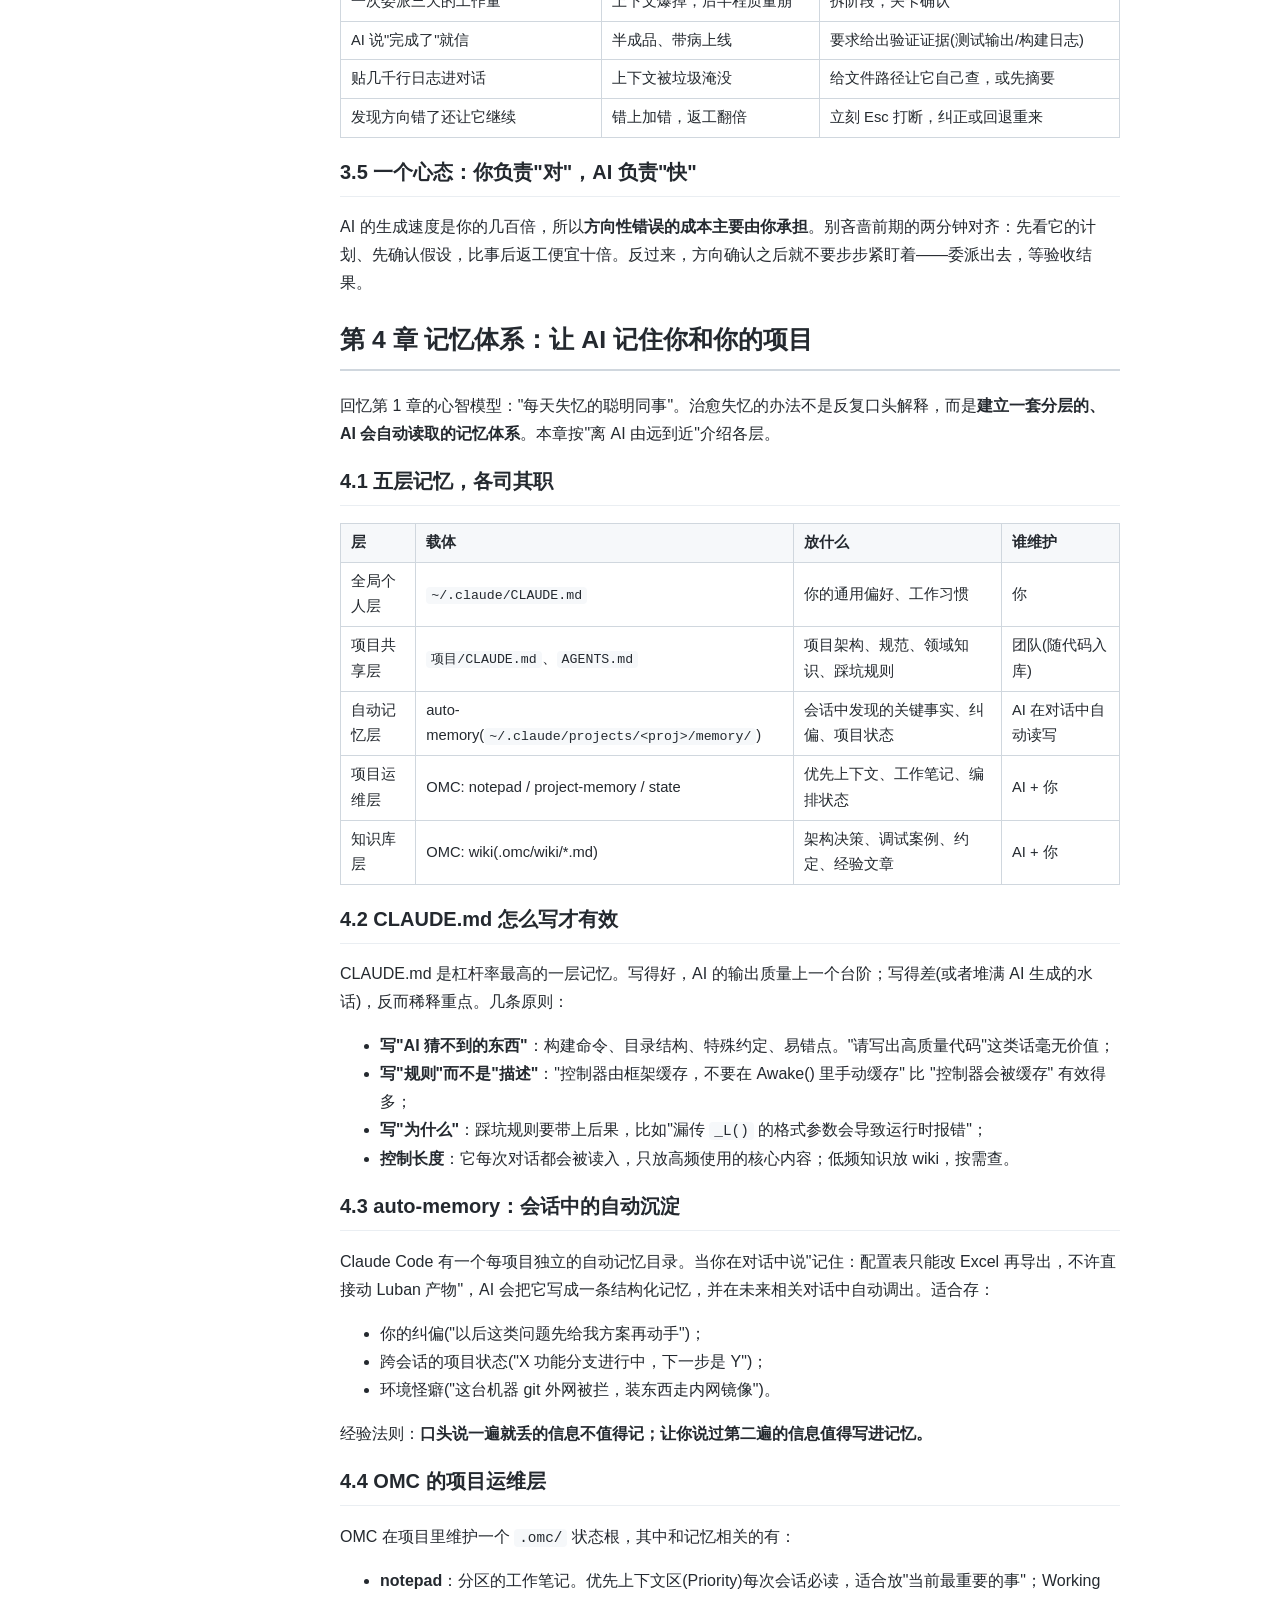
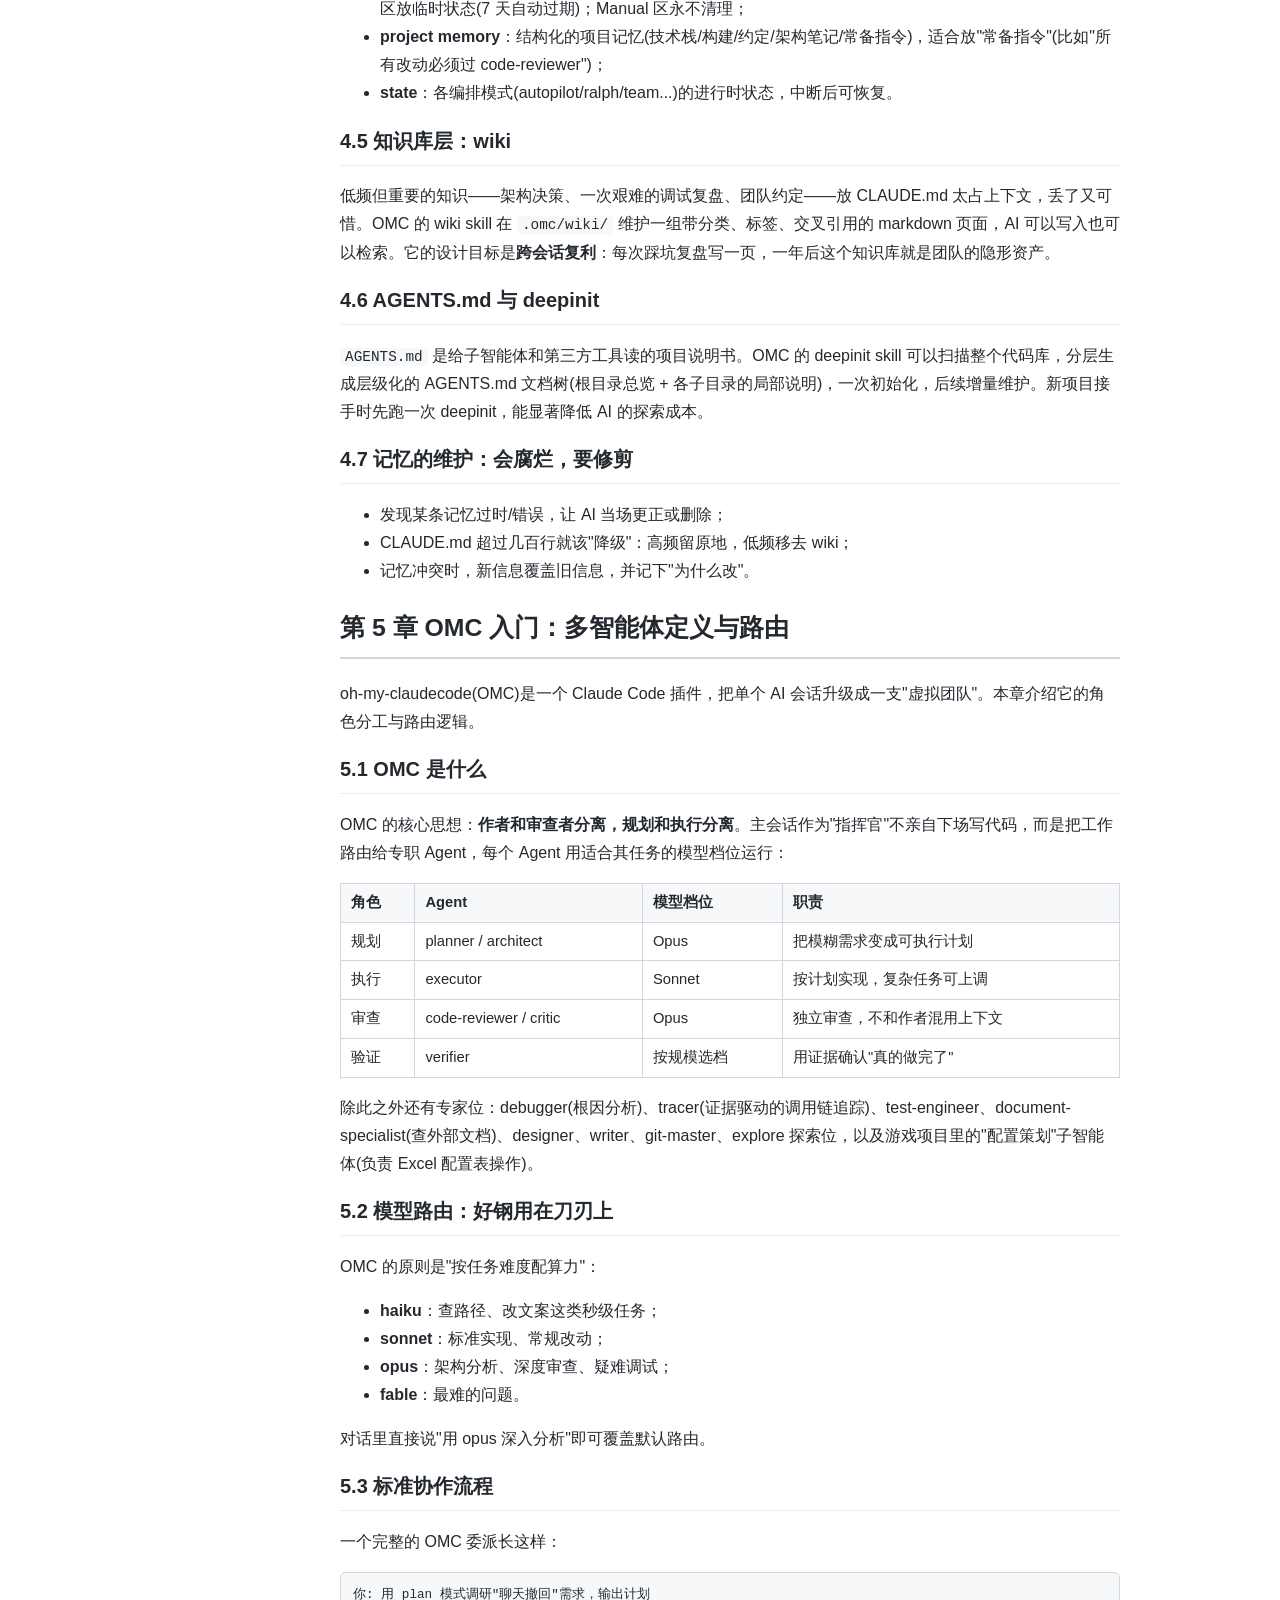
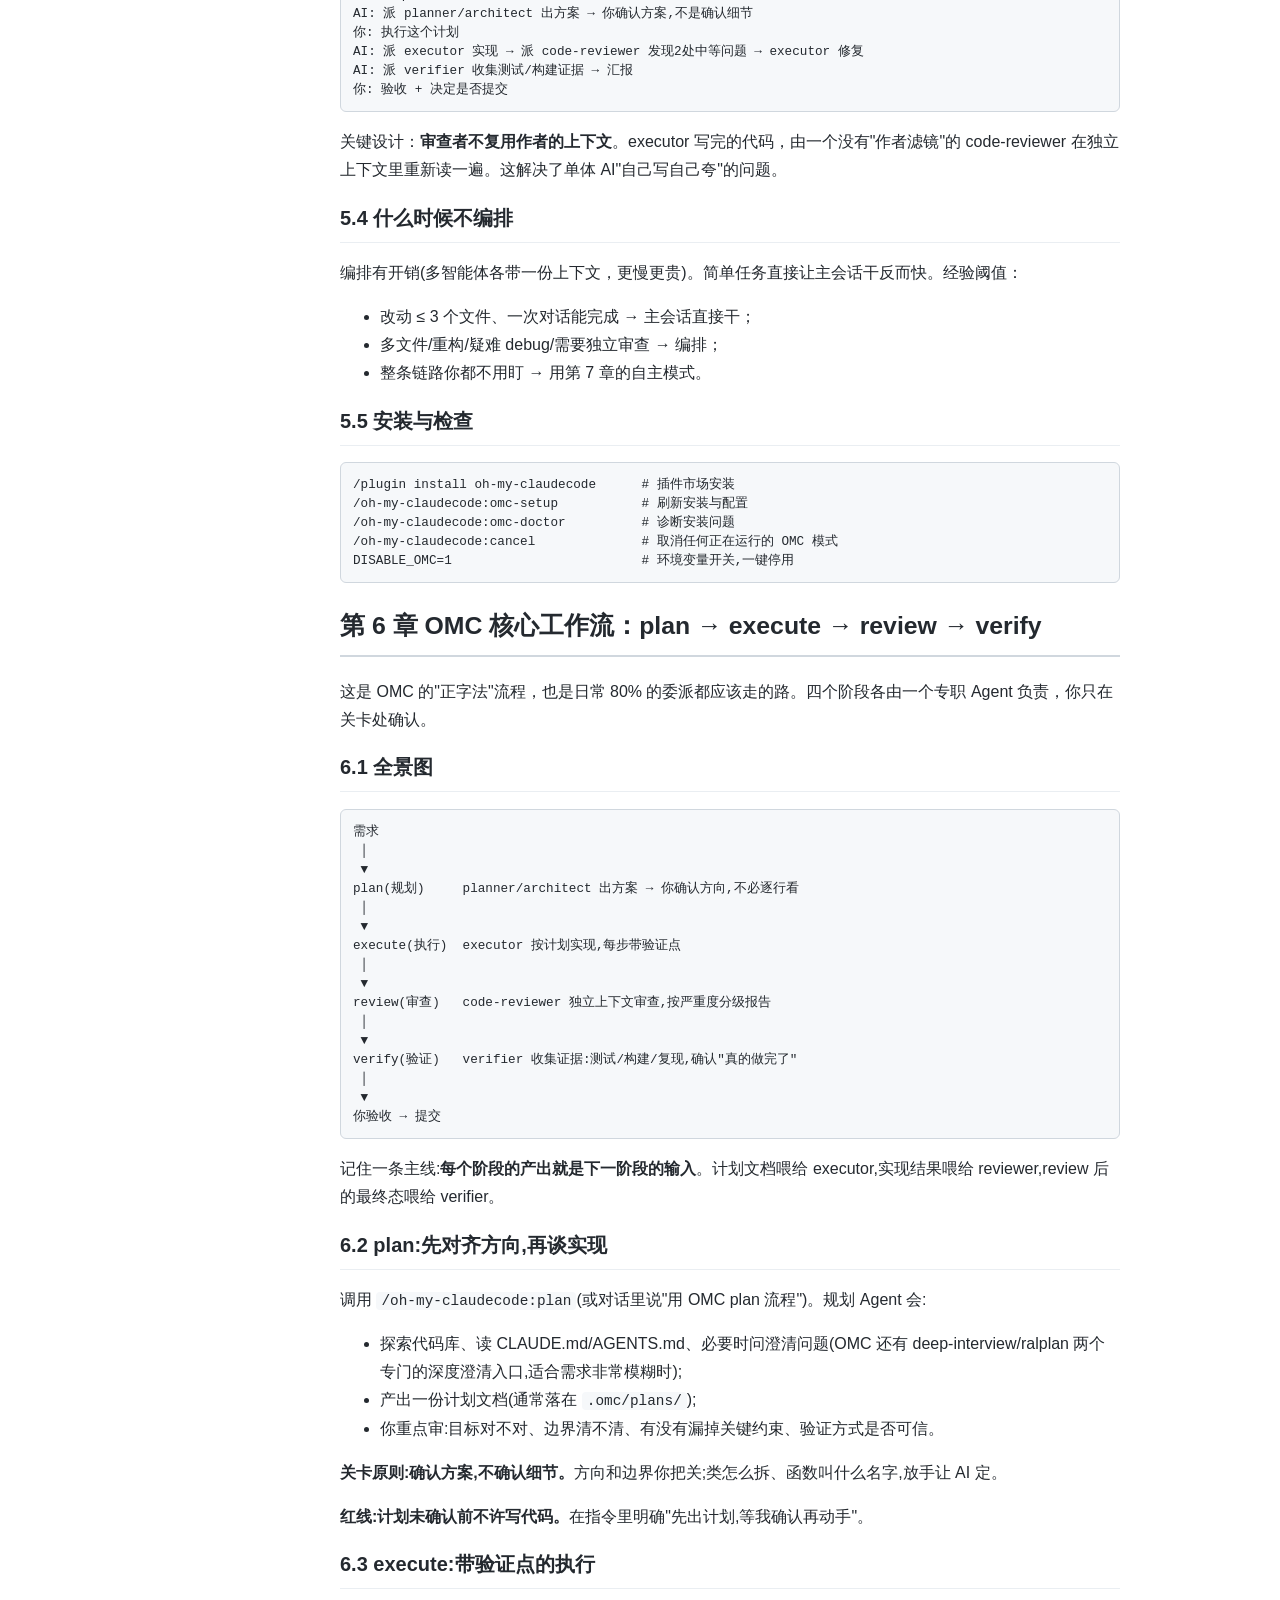
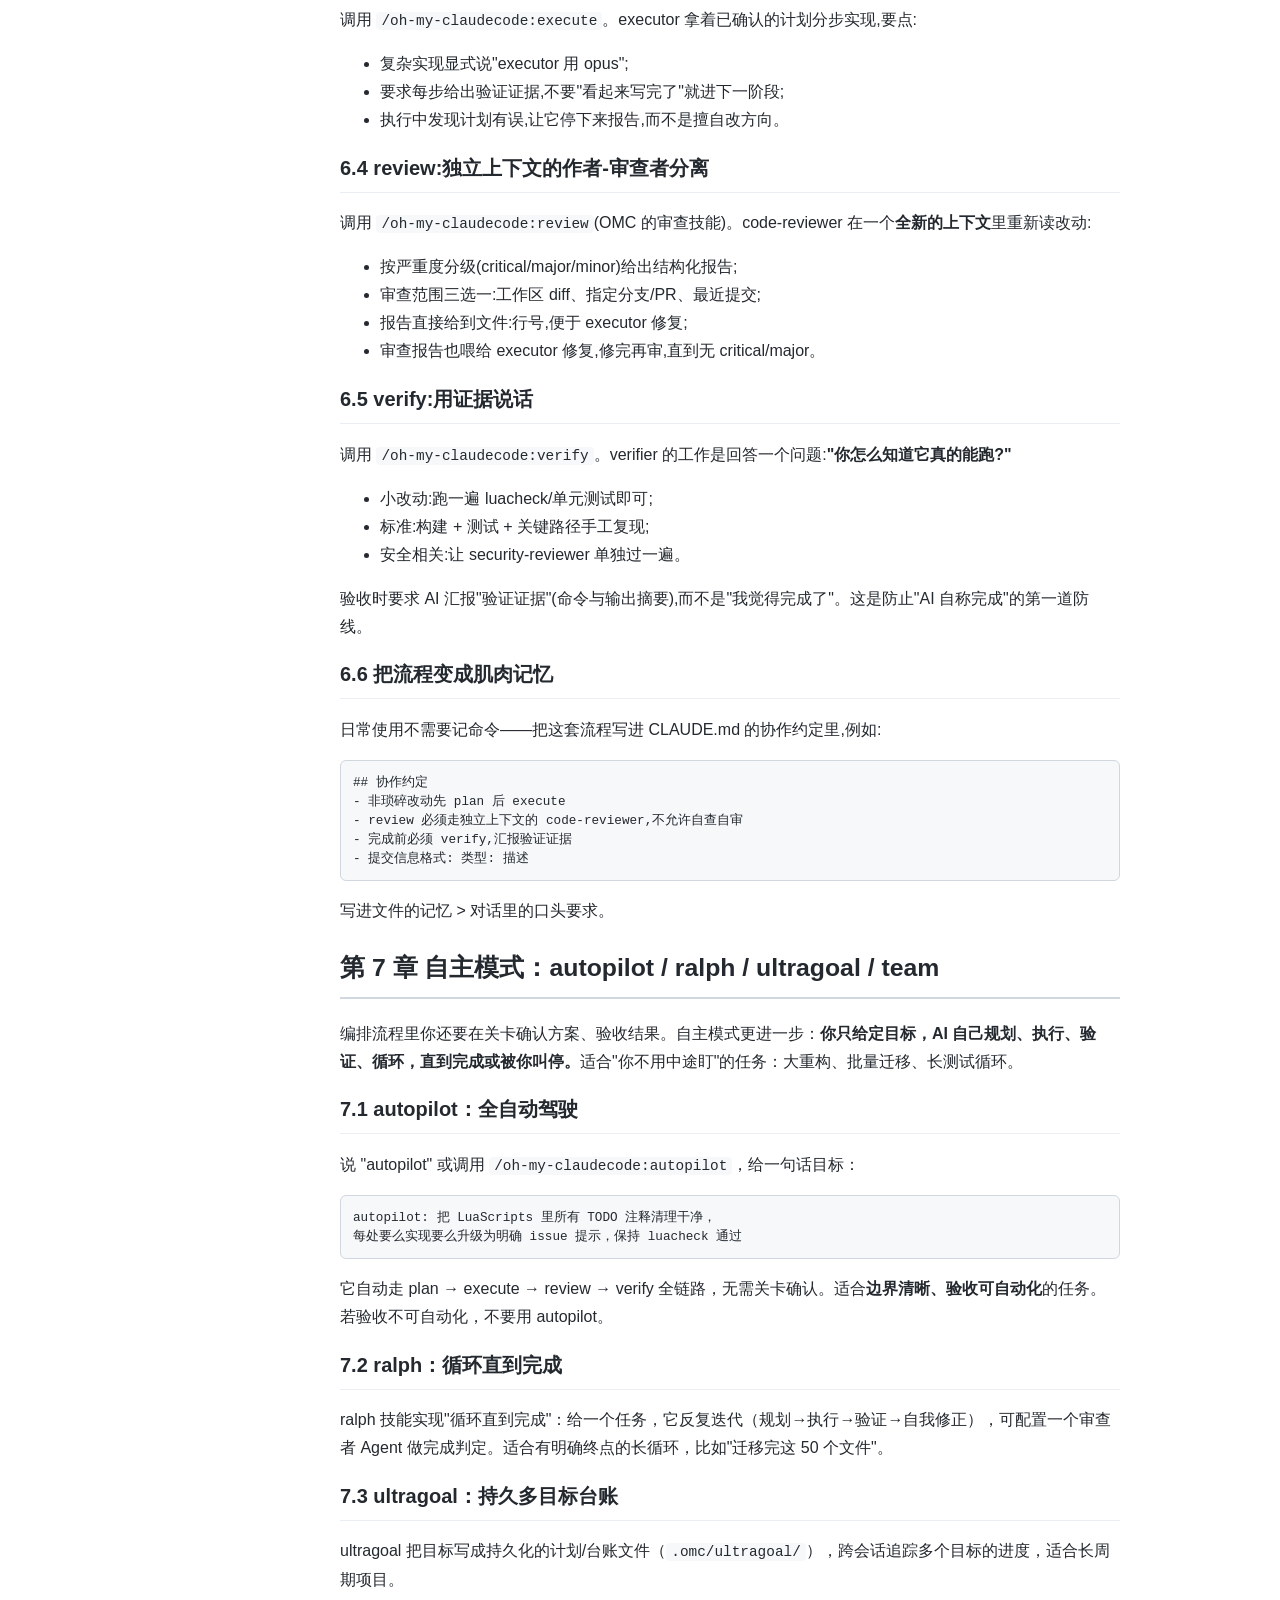
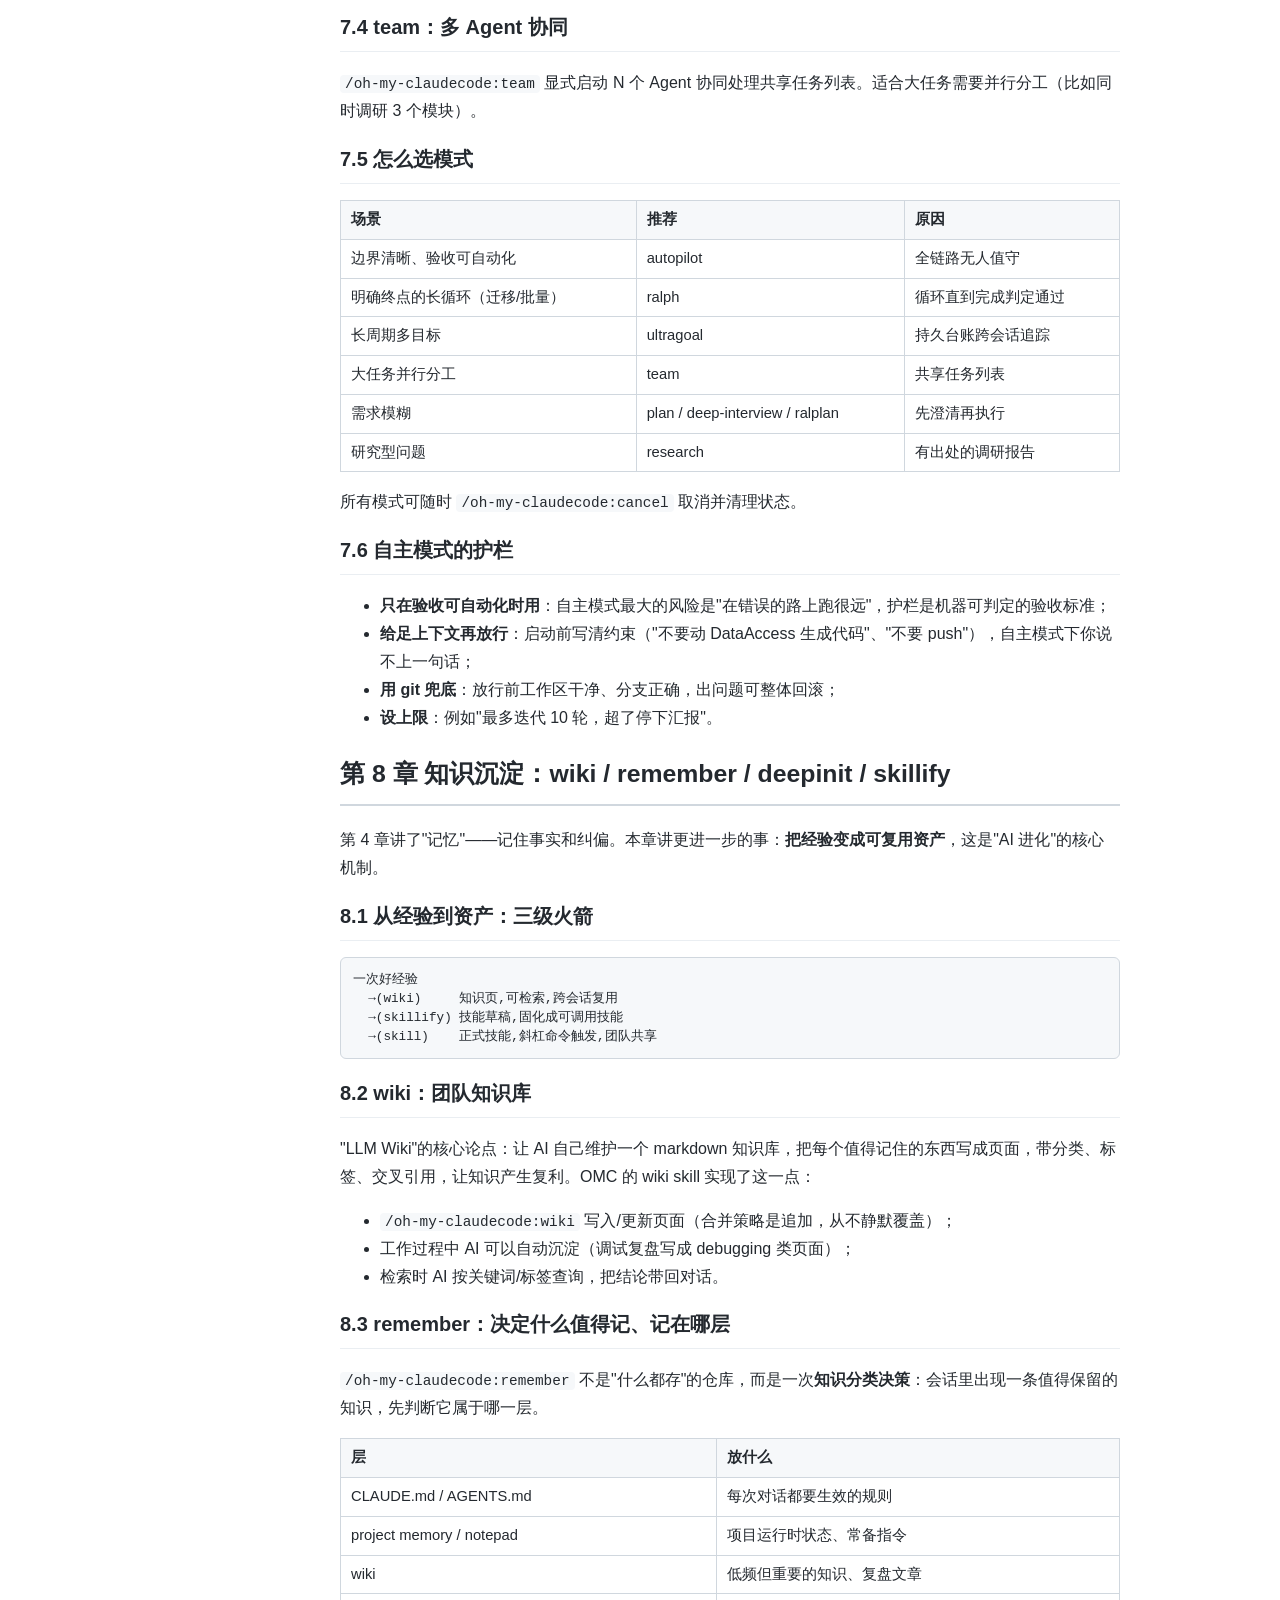
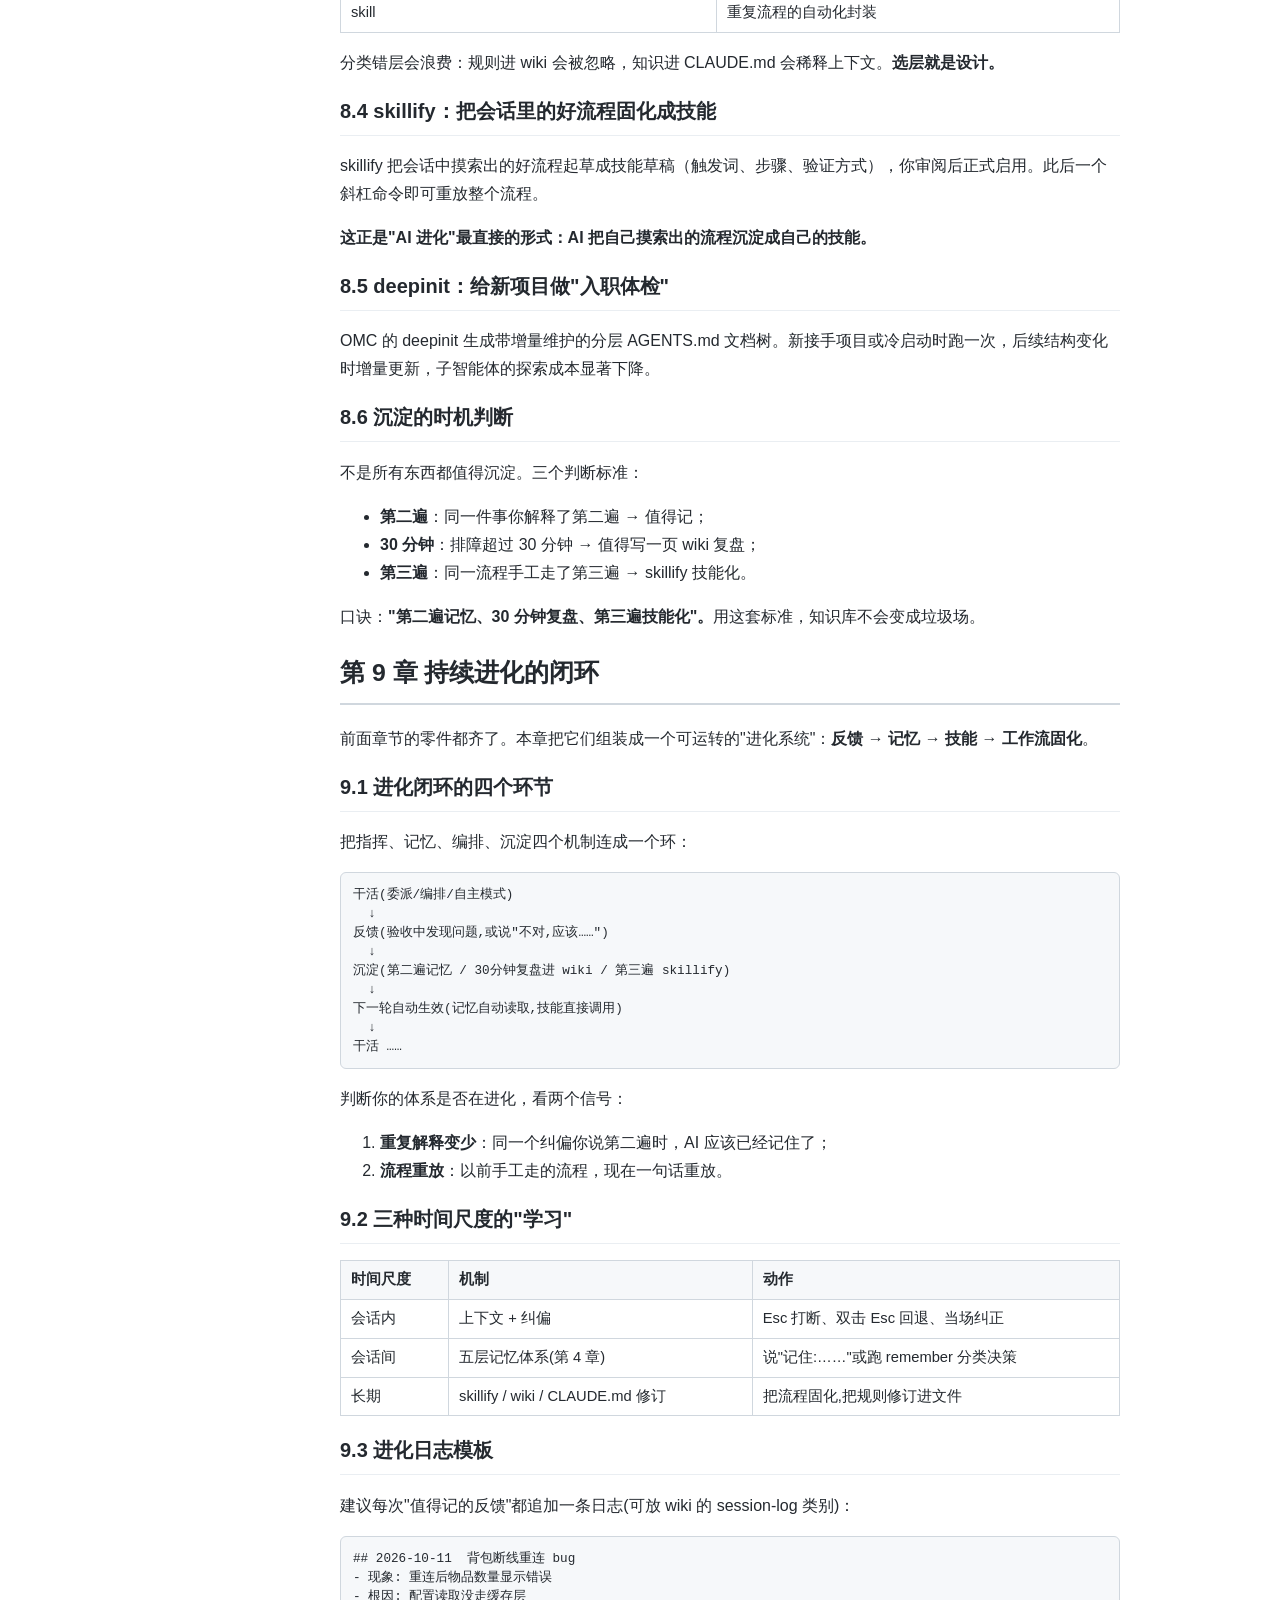
==== commit 2e68d879: "Author name: LiuShengLiuYun" ====
--- a/docs/index.html
+++ b/docs/index.html
@@ -61,14 +61,14 @@
 <main>
 <header class="book">
 <h1>指挥AI的艺术：用 Claude Code + OMC 打造持续学习与进化的智能工作流</h1>
-<p class="meta">代逸凡 · 编 · 2026 年 10 月 ·
+<p class="meta">柳生流云 · 编 · 2026 年 10 月 ·
 <a href="https://github.com/liushengliuyun/claude-code-omc-tutorial">GitHub 仓库</a></p>
 </header>
 <section id="sec-cover">
 <section epub:type="titlepage" xmlns:epub="http://www.idpf.org/2007/ops">
 <h1 style="margin-top:35%">指挥AI的艺术</h1>
 <h2>用 Claude Code + OMC 打造持续学习与进化的智能工作流</h2>
-<p style="margin-top:3em; color:#666;">代逸凡 · 编</p>
+<p style="margin-top:3em; color:#666;">柳生流云 · 编</p>
 <p style="color:#888;">2026 年 10 月</p>
 </section>
 </section>
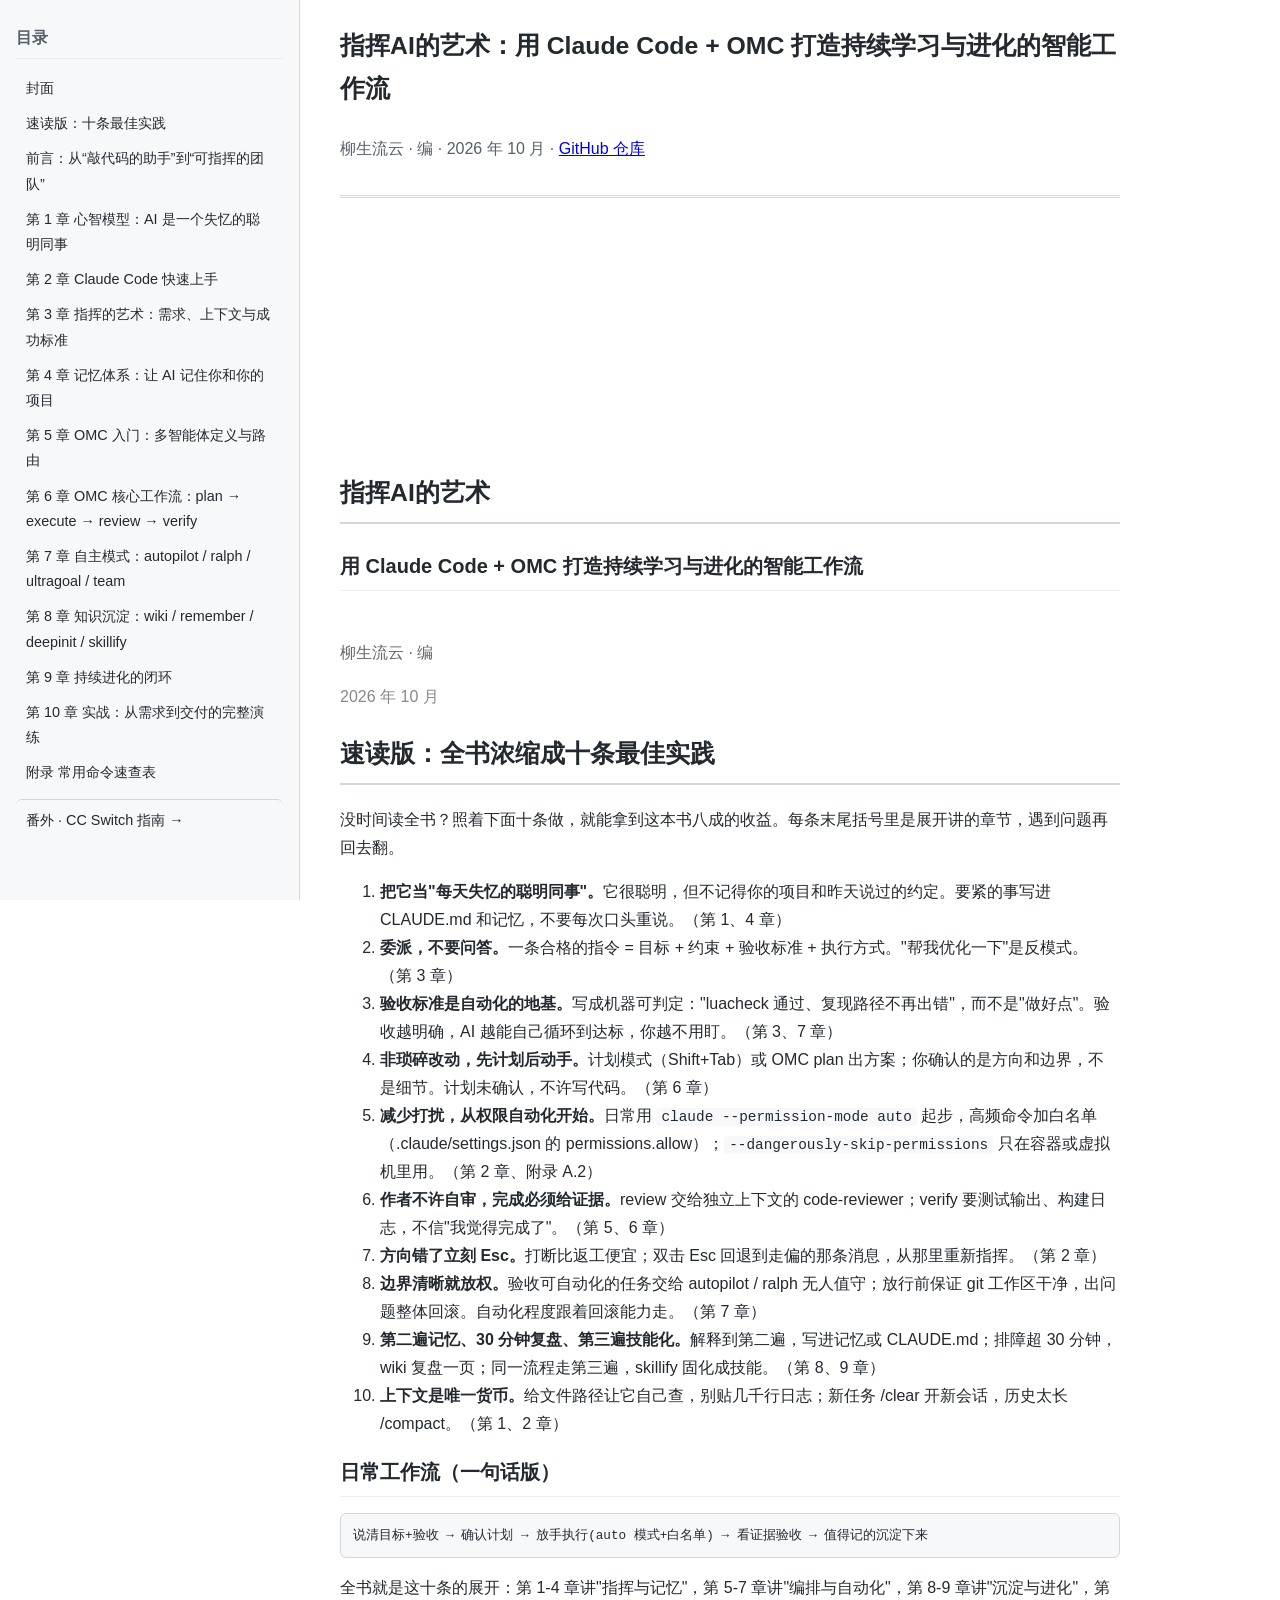
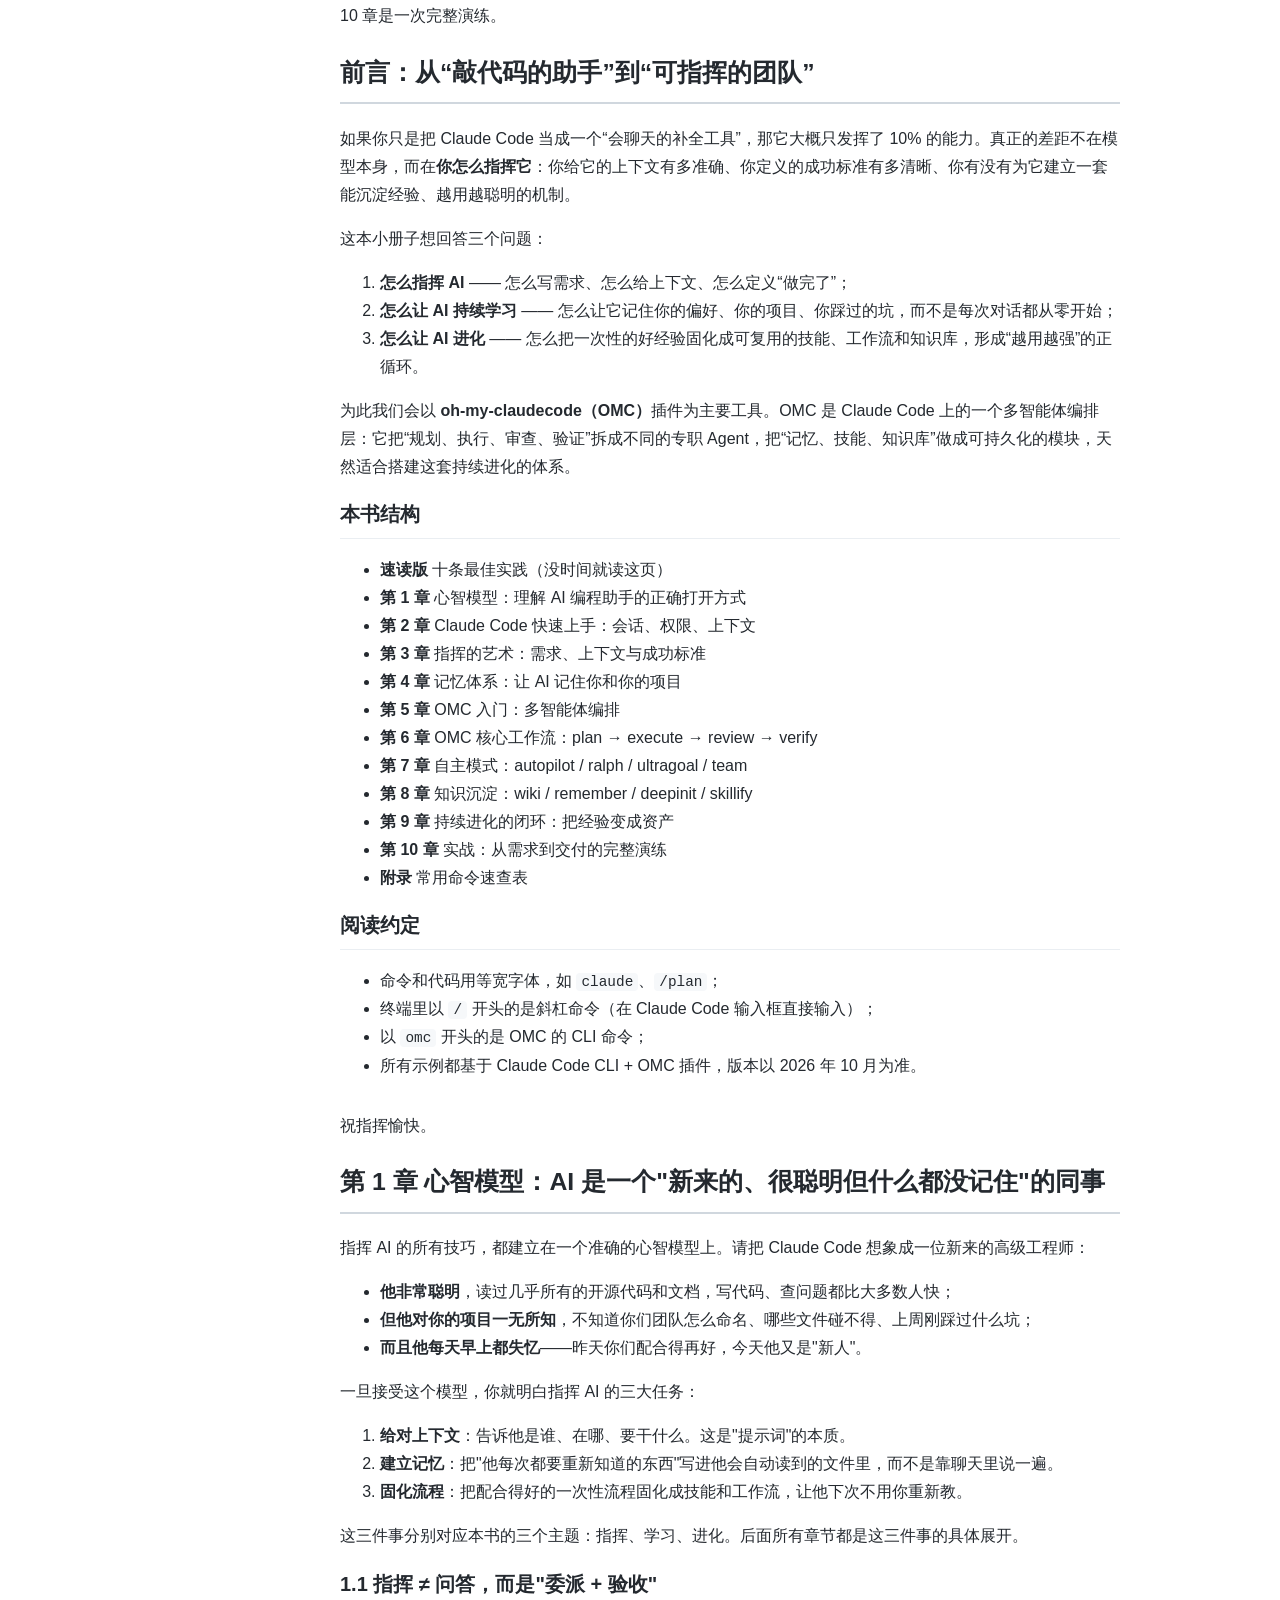
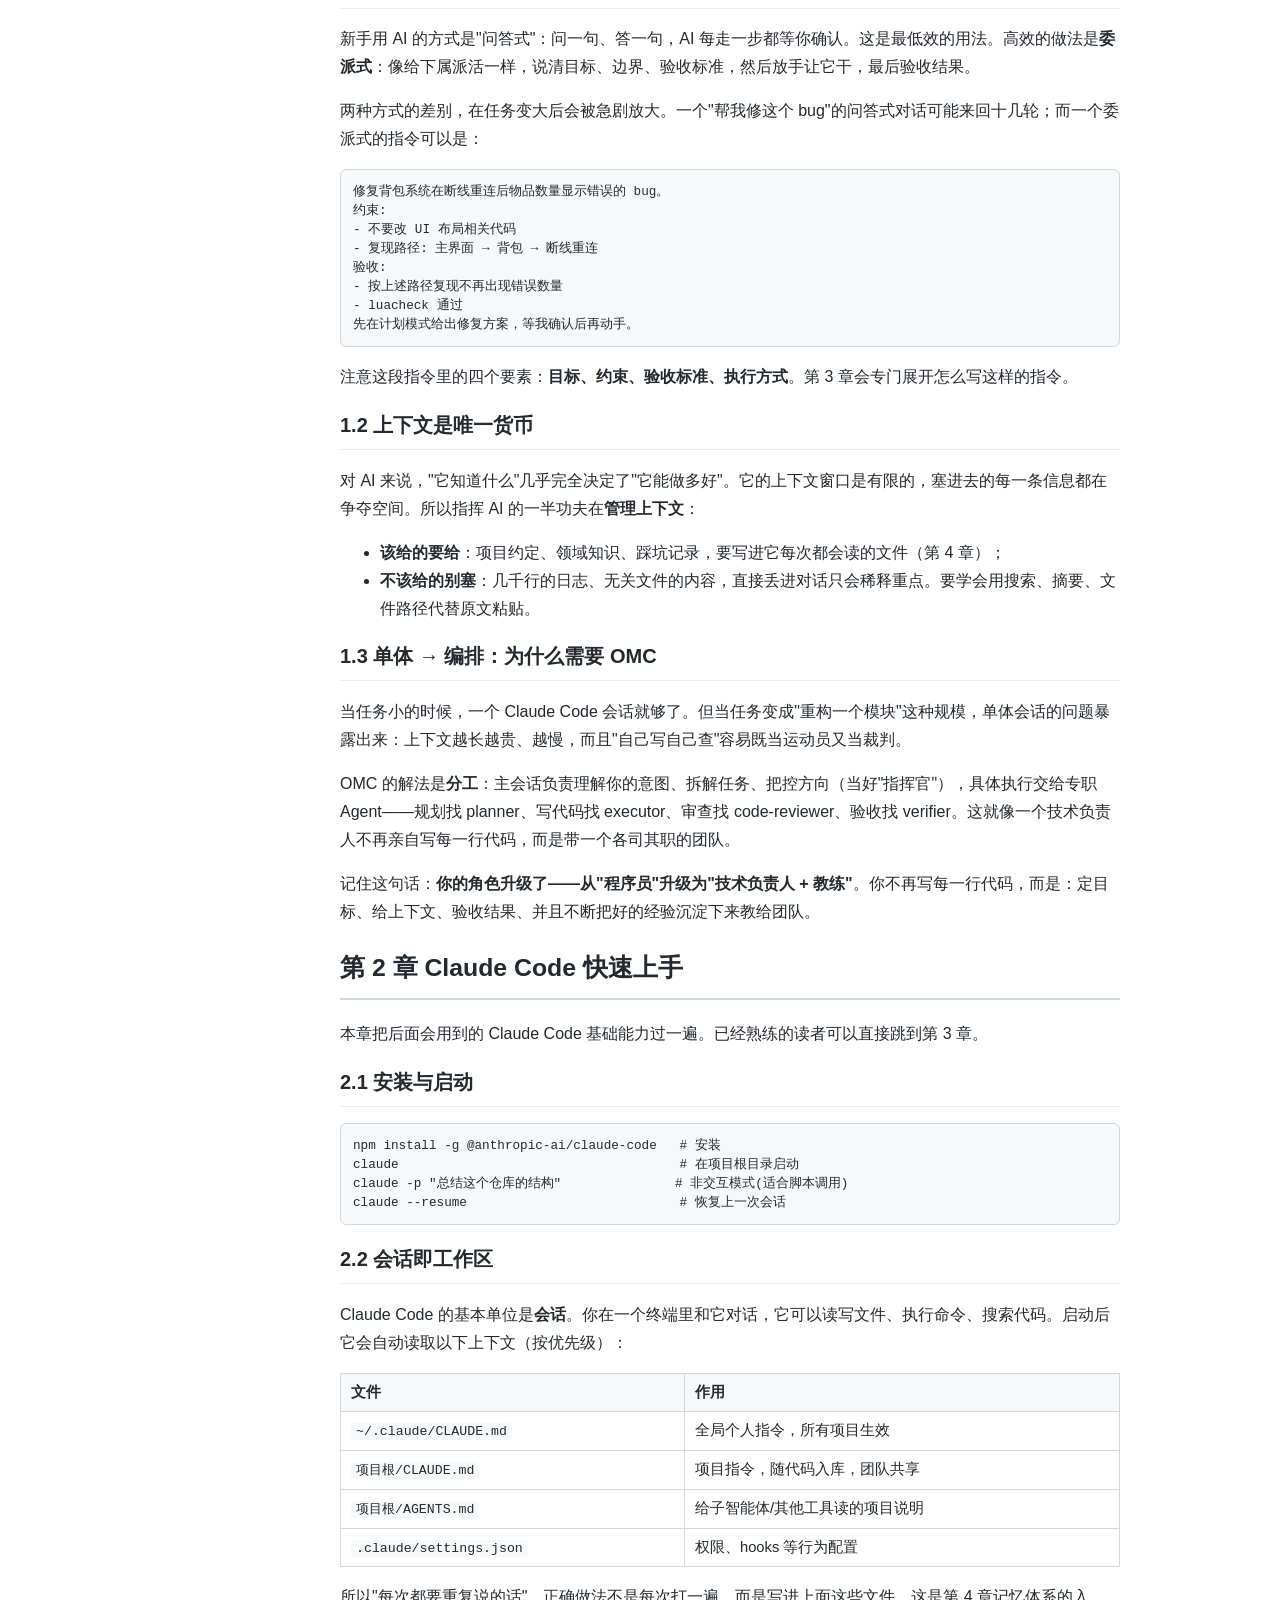
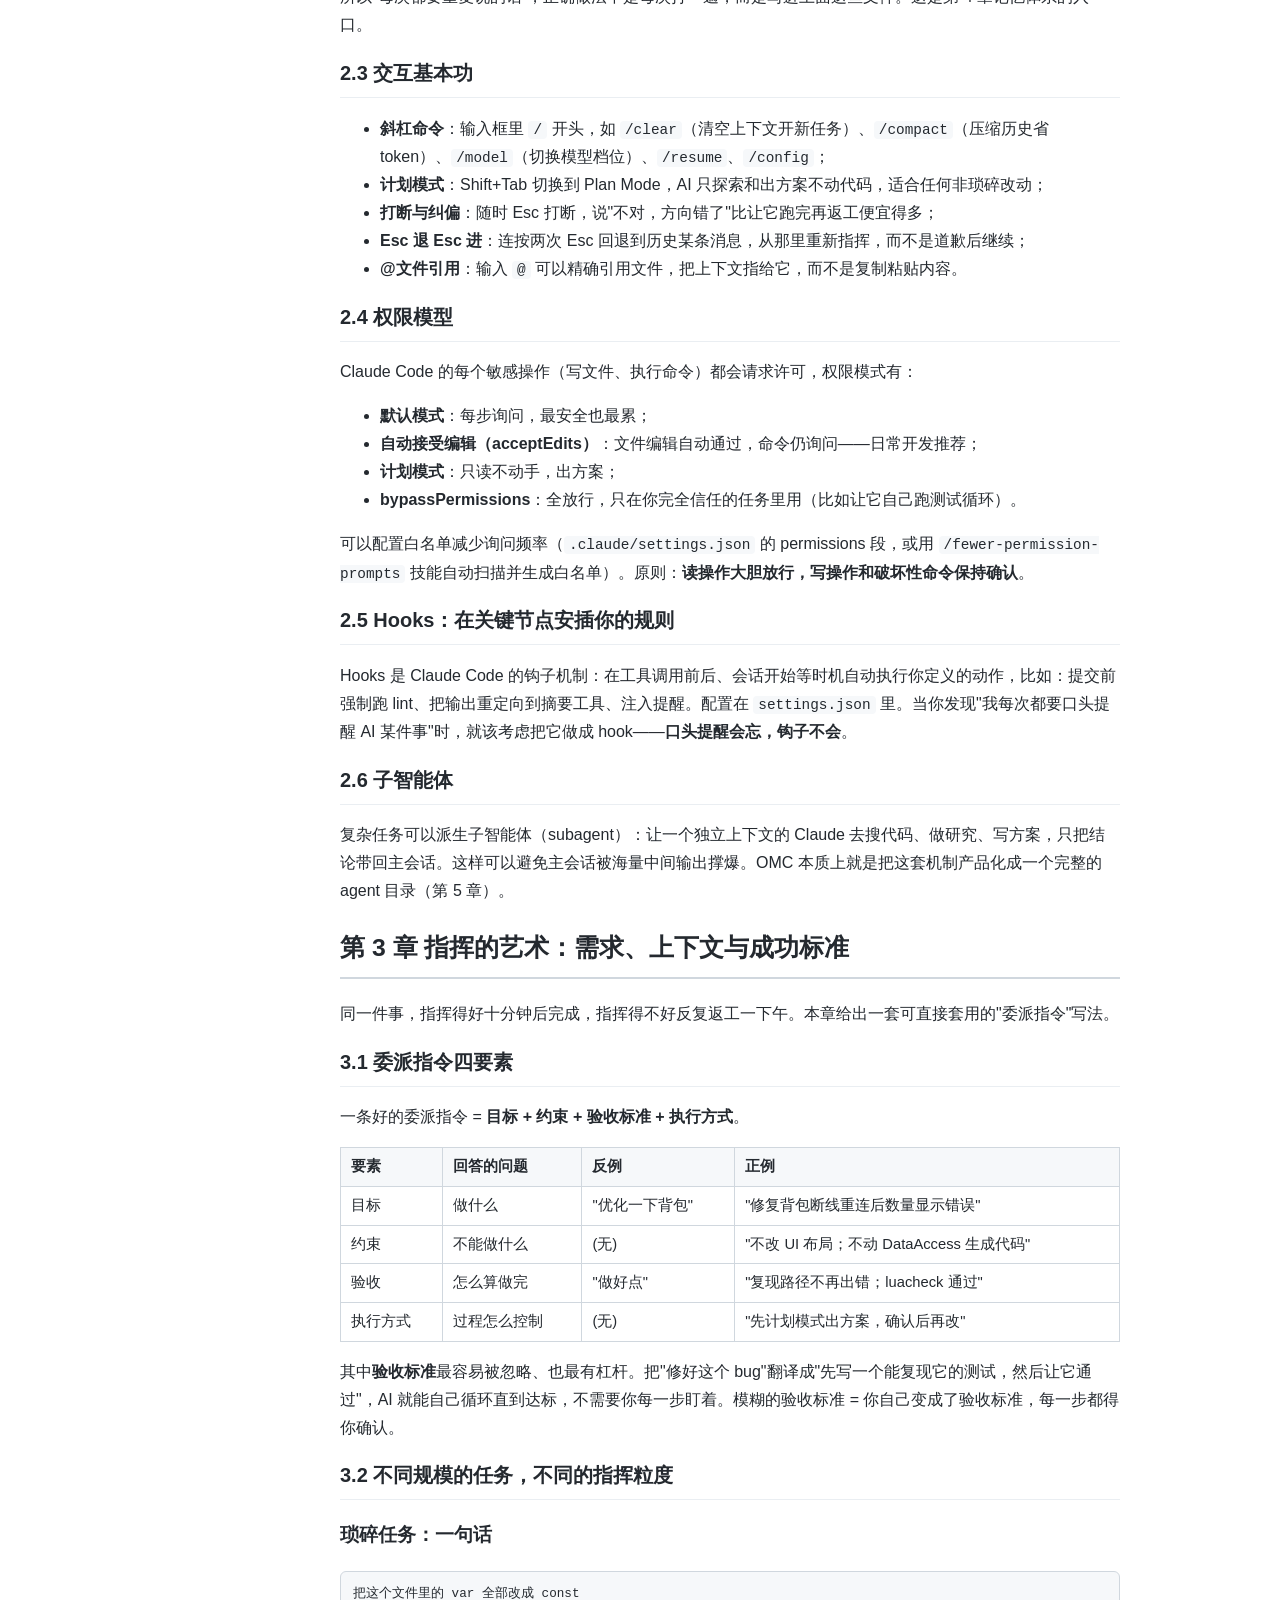
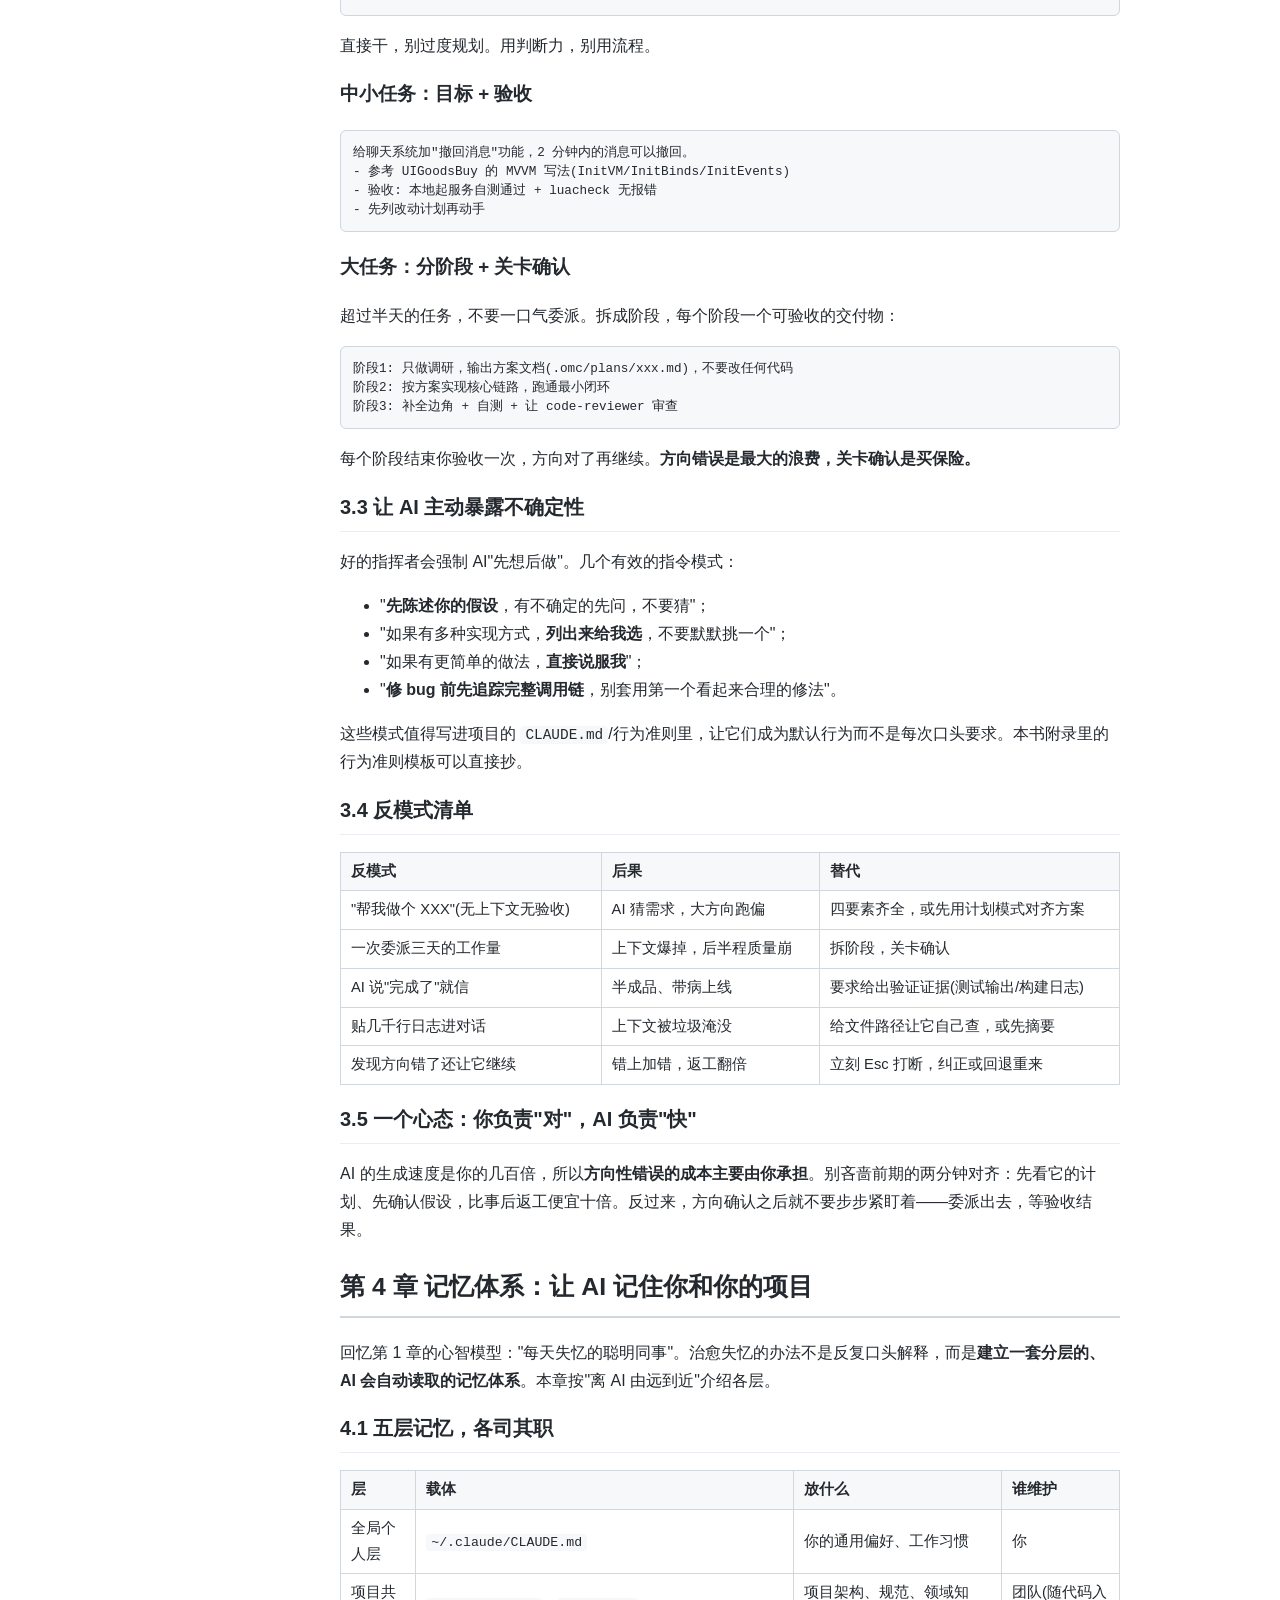
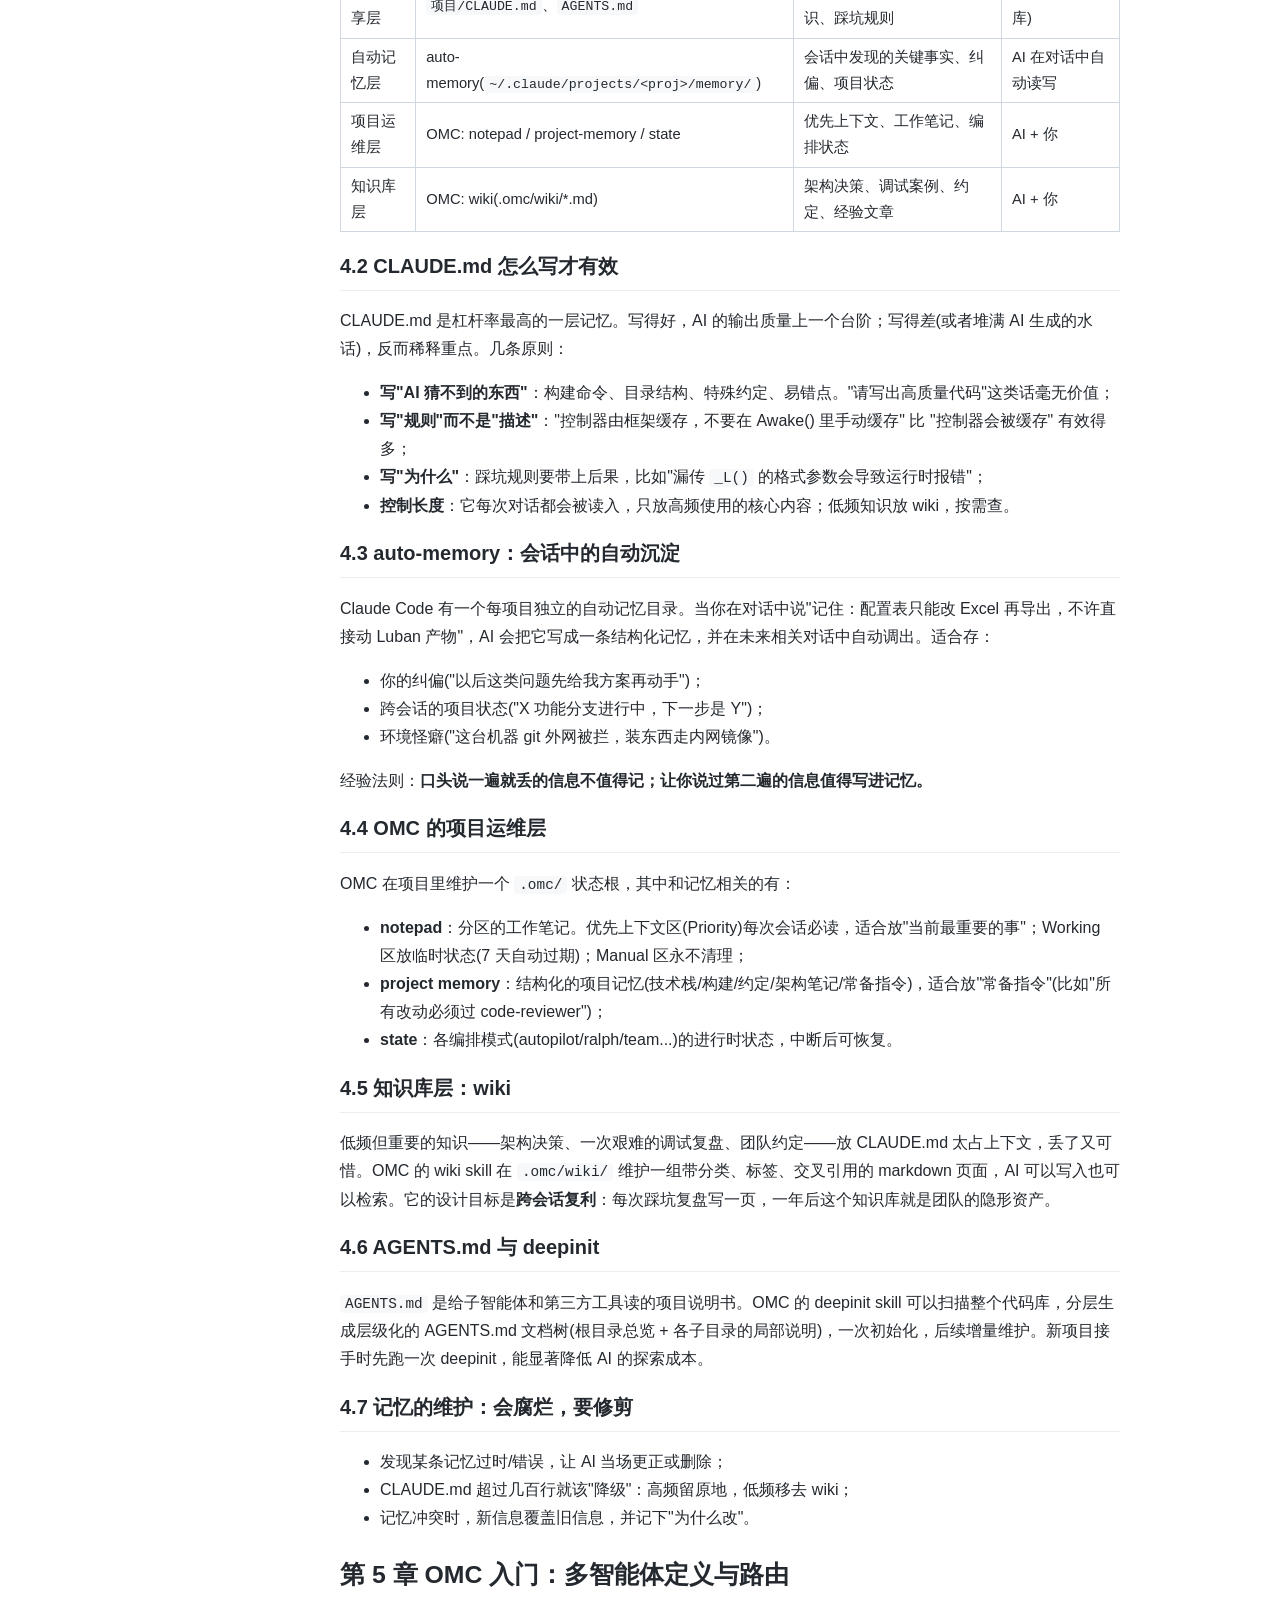
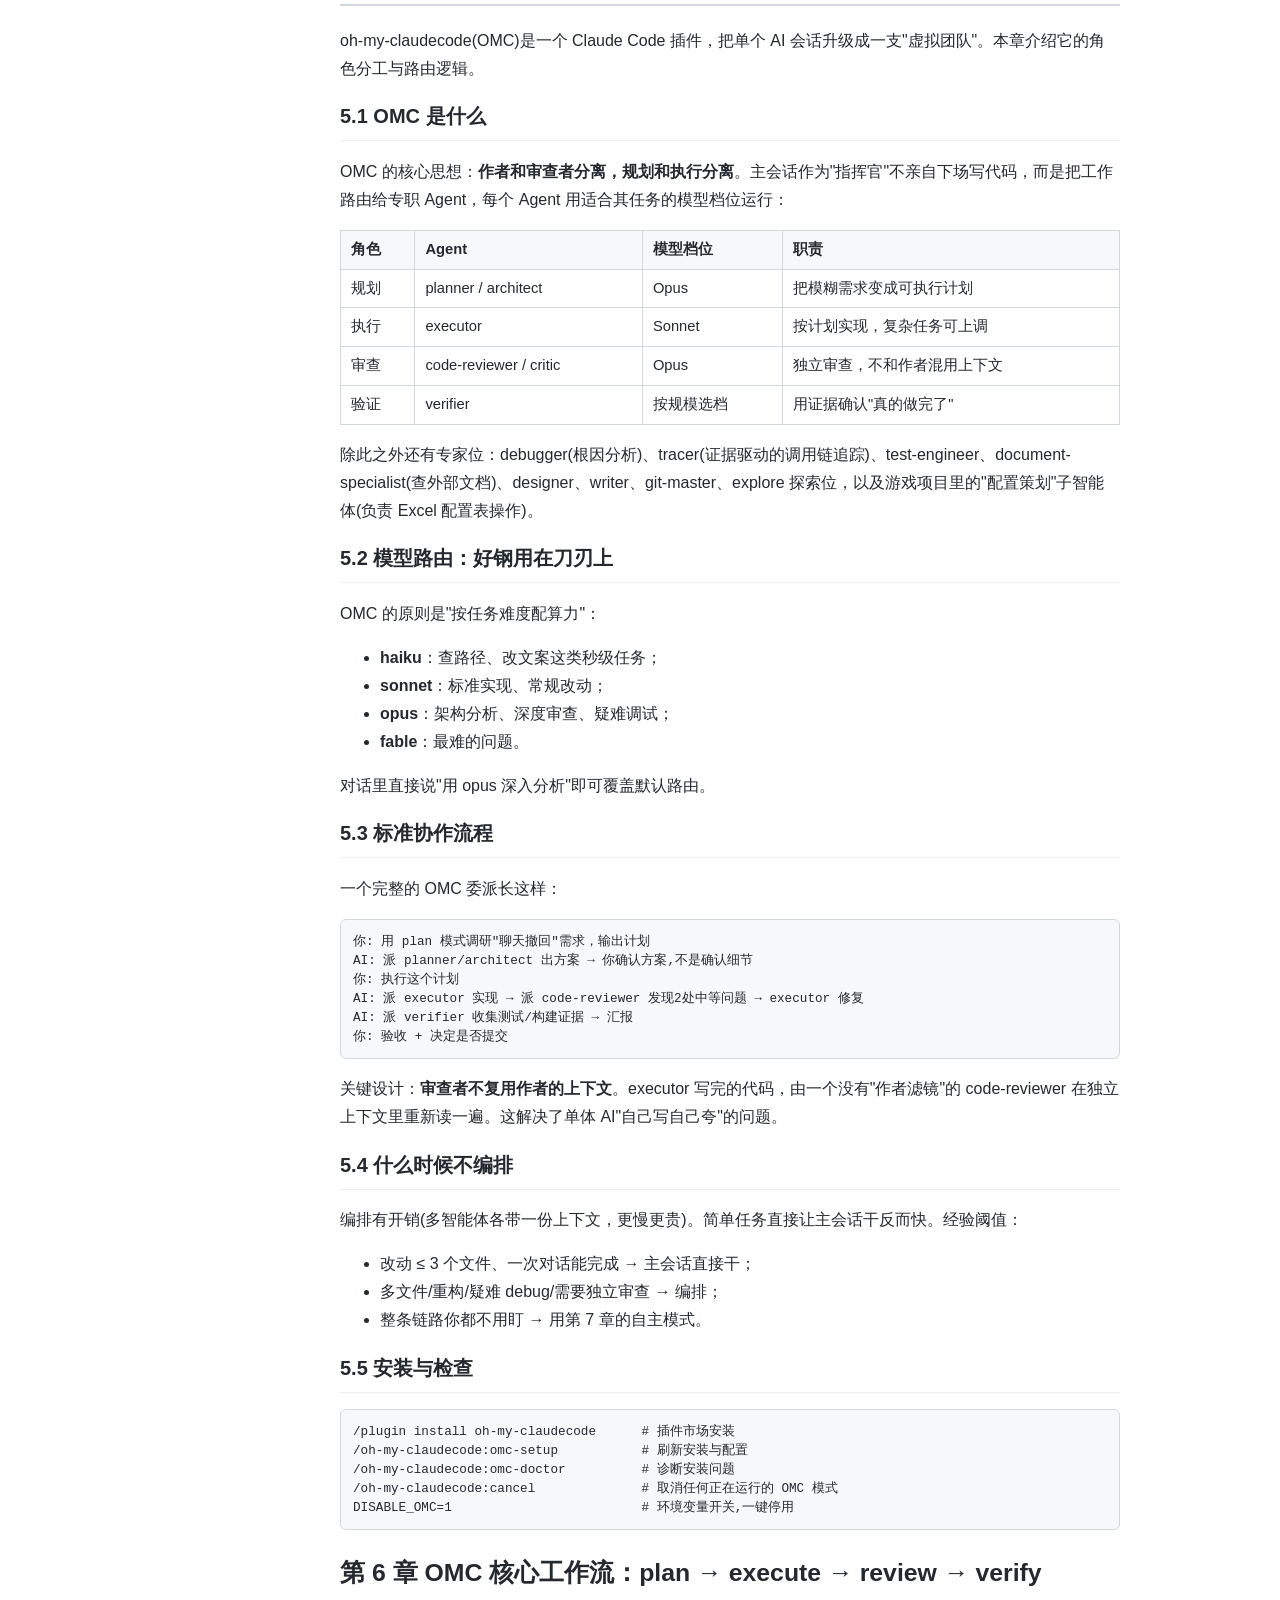
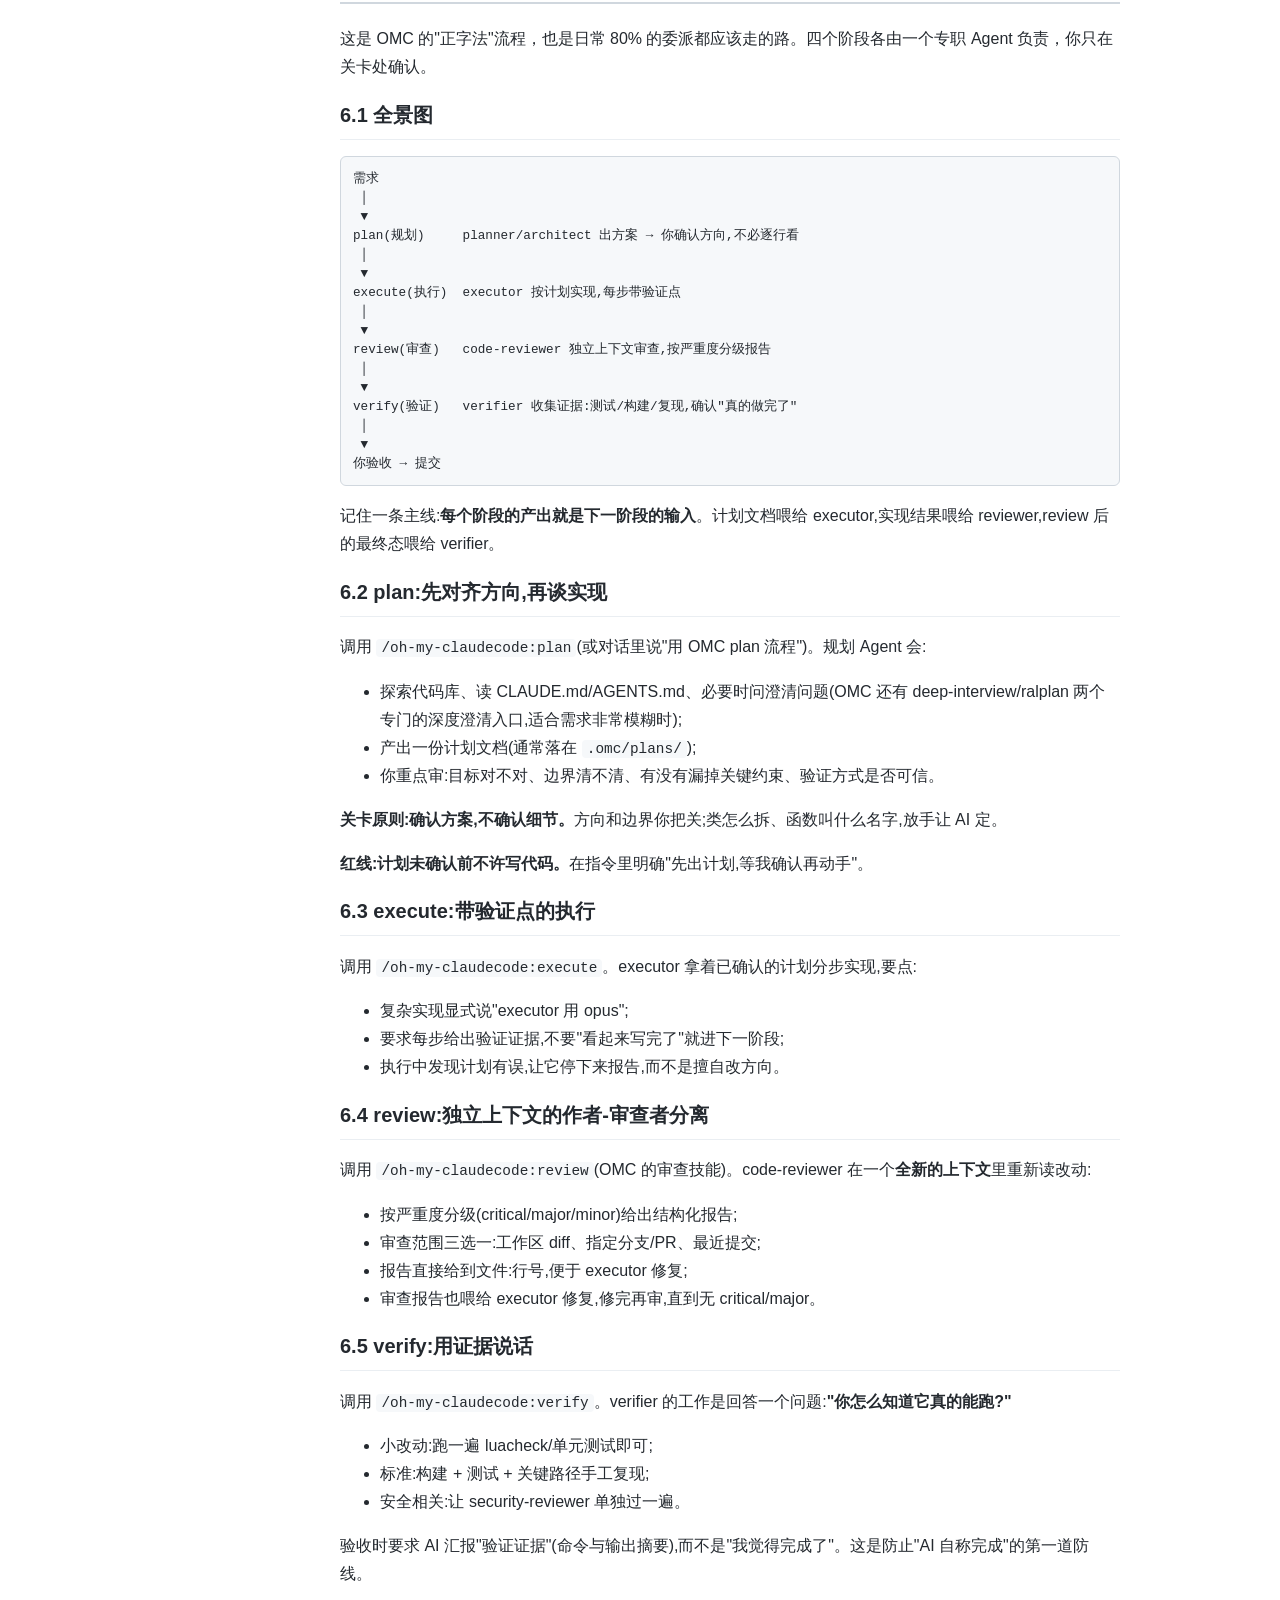
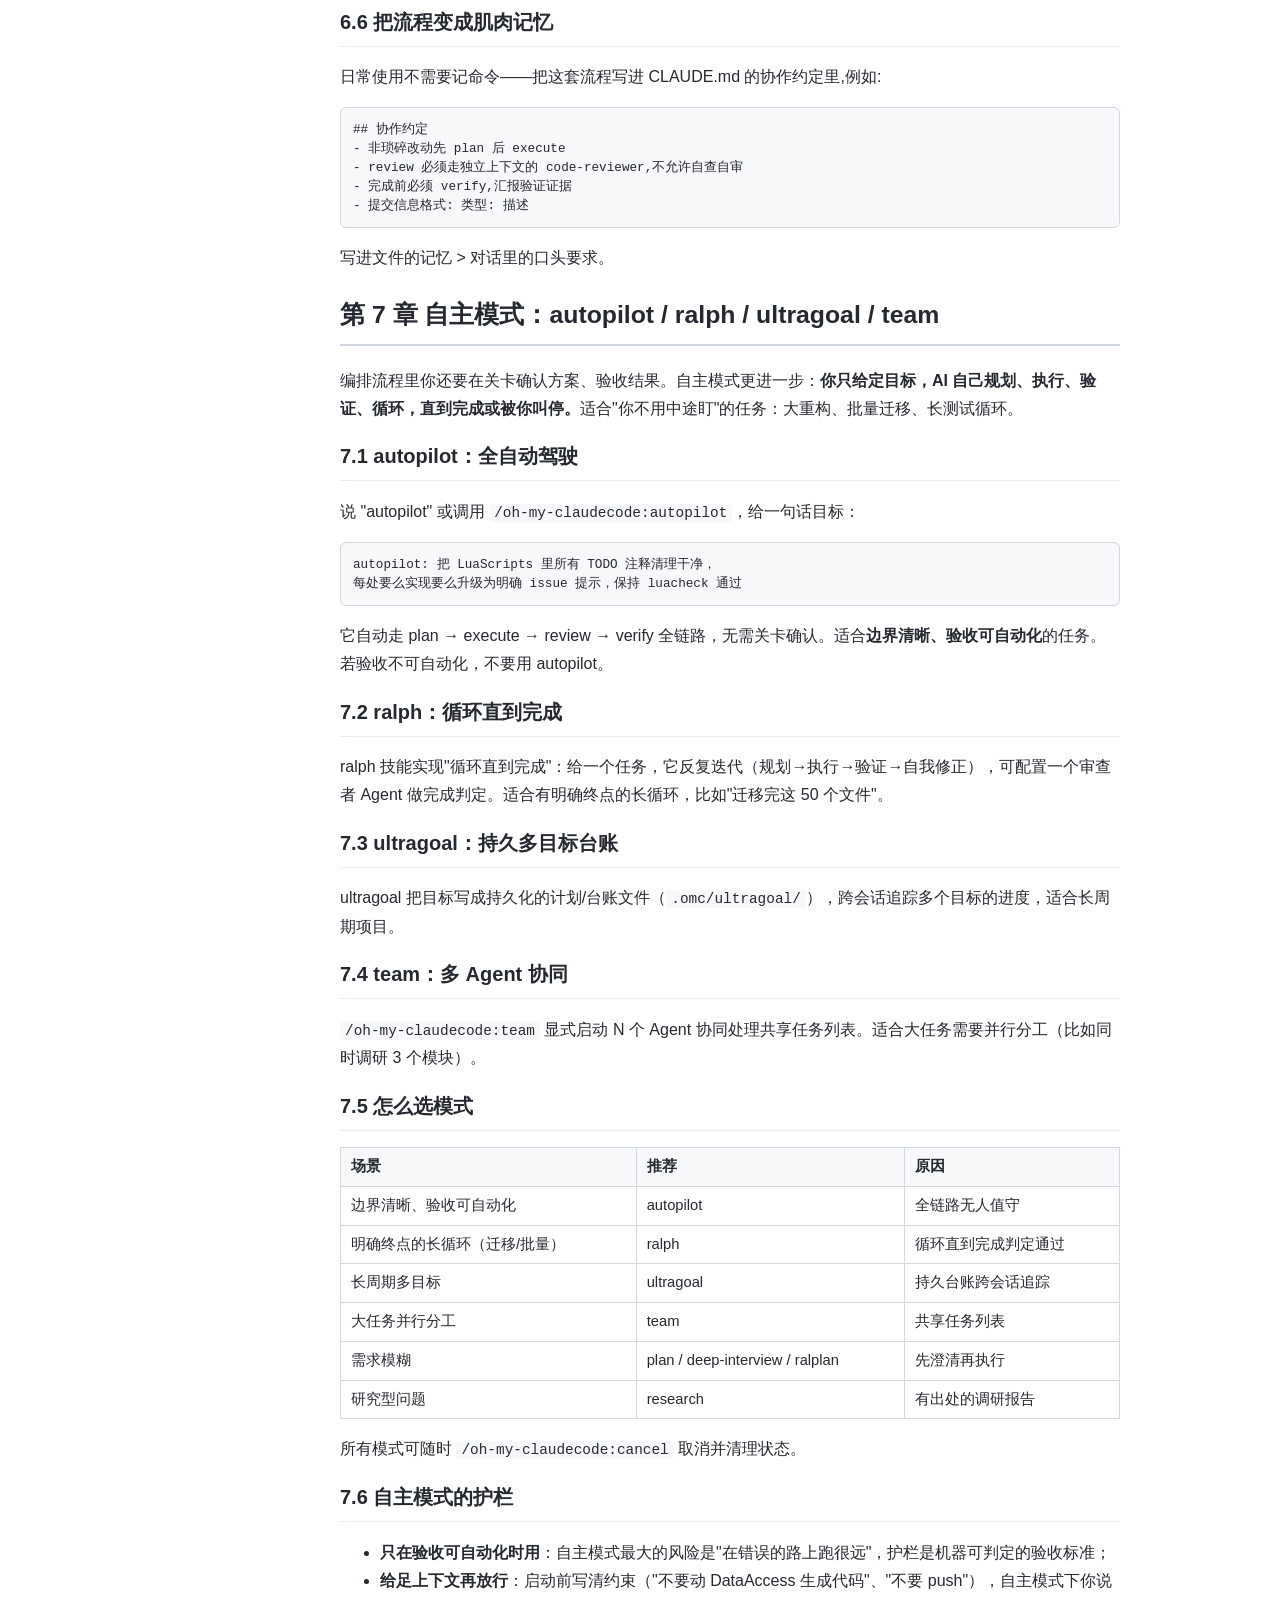
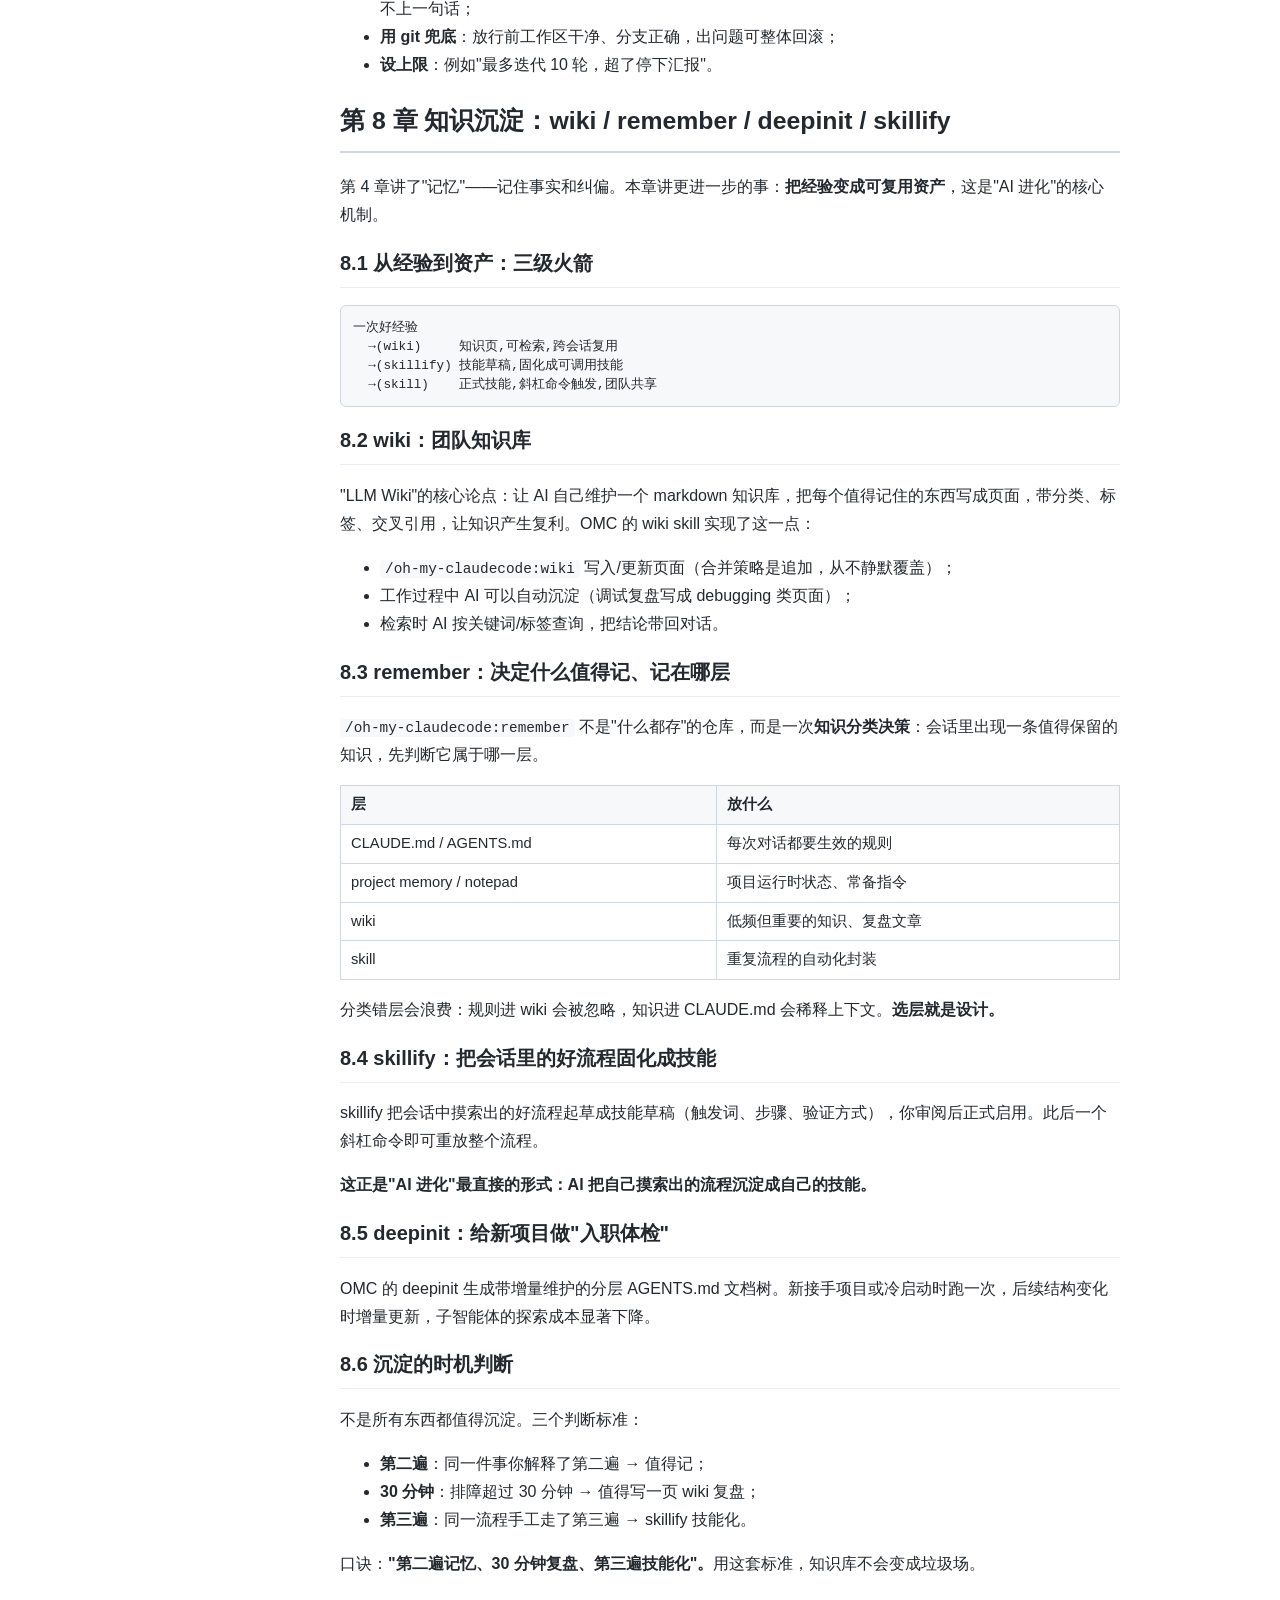
==== commit b2b6de68: "Update docs/index.html" ====
--- a/docs/index.html
+++ b/docs/index.html
@@ -44,6 +44,7 @@
 <nav class="toc">
 <h2>目录</h2>
 <a href="#sec-cover">封面</a>
+<a href="#sec-tldr">速读版：十条最佳实践</a>
 <a href="#sec-preface">前言：从“敲代码的助手”到“可指挥的团队”</a>
 <a href="#sec-ch01">第 1 章 心智模型：AI 是一个失忆的聪明同事</a>
 <a href="#sec-ch02">第 2 章 Claude Code 快速上手</a>
@@ -72,6 +73,40 @@
 <p style="color:#888;">2026 年 10 月</p>
 </section>
 </section>
+<section id="sec-tldr">
+<h1>速读版：全书浓缩成十条最佳实践</h1>
+
+<p>没时间读全书？照着下面十条做，就能拿到这本书八成的收益。每条末尾括号里是展开讲的章节，遇到问题再回去翻。</p>
+
+<ol>
+<li><strong>把它当"每天失忆的聪明同事"。</strong>它很聪明，但不记得你的项目和昨天说过的约定。要紧的事写进 CLAUDE.md 和记忆，不要每次口头重说。（第 1、4 章）</li>
+
+<li><strong>委派，不要问答。</strong>一条合格的指令 = 目标 + 约束 + 验收标准 + 执行方式。"帮我优化一下"是反模式。（第 3 章）</li>
+
+<li><strong>验收标准是自动化的地基。</strong>写成机器可判定："luacheck 通过、复现路径不再出错"，而不是"做好点"。验收越明确，AI 越能自己循环到达标，你越不用盯。（第 3、7 章）</li>
+
+<li><strong>非琐碎改动，先计划后动手。</strong>计划模式（Shift+Tab）或 OMC plan 出方案；你确认的是方向和边界，不是细节。计划未确认，不许写代码。（第 6 章）</li>
+
+<li><strong>减少打扰，从权限自动化开始。</strong>日常用 <code>claude --permission-mode auto</code> 起步，高频命令加白名单（.claude/settings.json 的 permissions.allow）；<code>--dangerously-skip-permissions</code> 只在容器或虚拟机里用。（第 2 章、附录 A.2）</li>
+
+<li><strong>作者不许自审，完成必须给证据。</strong>review 交给独立上下文的 code-reviewer；verify 要测试输出、构建日志，不信"我觉得完成了"。（第 5、6 章）</li>
+
+<li><strong>方向错了立刻 Esc。</strong>打断比返工便宜；双击 Esc 回退到走偏的那条消息，从那里重新指挥。（第 2 章）</li>
+
+<li><strong>边界清晰就放权。</strong>验收可自动化的任务交给 autopilot / ralph 无人值守；放行前保证 git 工作区干净，出问题整体回滚。自动化程度跟着回滚能力走。（第 7 章）</li>
+
+<li><strong>第二遍记忆、30 分钟复盘、第三遍技能化。</strong>解释到第二遍，写进记忆或 CLAUDE.md；排障超 30 分钟，wiki 复盘一页；同一流程走第三遍，skillify 固化成技能。（第 8、9 章）</li>
+
+<li><strong>上下文是唯一货币。</strong>给文件路径让它自己查，别贴几千行日志；新任务 /clear 开新会话，历史太长 /compact。（第 1、2 章）</li>
+</ol>
+
+<h2>日常工作流（一句话版）</h2>
+
+<pre><code>说清目标+验收 → 确认计划 → 放手执行(auto 模式+白名单) → 看证据验收 → 值得记的沉淀下来</code></pre>
+
+<p>全书就是这十条的展开：第 1-4 章讲"指挥与记忆"，第 5-7 章讲"编排与自动化"，第 8-9 章讲"沉淀与进化"，第 10 章是一次完整演练。</p>
+
+</section>
 <section id="sec-preface">
 <h1>前言：从“敲代码的助手”到“可指挥的团队”</h1>
 
@@ -88,6 +123,7 @@
 
 <h2>本书结构</h2>
 <ul>
+<li><strong>速读版</strong> 十条最佳实践（没时间就读这页）</li>
 <li><strong>第 1 章</strong> 心智模型：理解 AI 编程助手的正确打开方式</li>
 <li><strong>第 2 章</strong> Claude Code 快速上手：会话、权限、上下文</li>
 <li><strong>第 3 章</strong> 指挥的艺术：需求、上下文与成功标准</li>
@@ -778,7 +814,40 @@
 @文件名                    精确引用文件
 claude -p "..."           非交互模式(脚本调用)</code></pre>
 
-<h2>A.2 OMC 技能速查(oh-my-claudecode:)</h2>
+<h2>A.2 减少打扰:提升自动化,少跟 AI 来回确认</h2>
+
+<p>很多文章提到 <code>claude --auto</code> —— 这个指令<b>并不存在</b>,准确写法是 <code>claude --permission-mode auto</code>。下面按"放权程度"从轻到重排列:越往下越自动、打扰越少,也越需要你信任运行环境。</p>
+
+<pre><code># 1. 权限模式(放权程度从轻到重)
+claude --permission-mode manual             # 手动:每个新操作都询问(默认)
+claude --permission-mode acceptEdits        # 自动接受文件编辑 + mkdir/mv/cp 等
+claude --permission-mode auto               # 自动模式:低风险操作直接放行,
+                                            #   危险命令/联网等风险操作由后台分类器
+                                            #   审核是否与你的请求一致
+claude --permission-mode bypassPermissions  # 跳过全部权限检查
+
+# 2. 一路狂奔(危险,只建议在容器/虚拟机等隔离环境使用)
+claude --dangerously-skip-permissions
+
+# 3. 会话内随时切换,不用重启
+Shift+Tab                              # 循环切换 手动 → 自动编辑 → 计划 模式
+/permissions                           # 可视化管理 allow / ask / deny 规则
+权限弹窗选 "Yes, and don't ask again"   # 该命令永久放行,写入 .claude/settings.local.json
+
+# 4. 白名单:精确放行高频命令(日常推荐)
+# 项目 .claude/settings.json 里配置:
+#   { "permissions": {
+#       "allow": ["Bash(npm run *)", "Bash(git commit *)"],
+#       "deny":  ["Bash(git push *)"] } }
+# 临时放行: claude --allowedTools "Bash(npm run *)"
+
+# 5. 无人值守:脚本 / CI 里跑
+claude -p "跑通测试并修复失败项" --permission-mode acceptEdits
+claude -c                              # 继续最近一次会话,不用重新交代背景</code></pre>
+
+<p><b>推荐组合</b>:日常用 <code>auto</code> 模式起步,配合白名单放行高频命令,把推送/删除类操作留在 deny 名单;工作区干净、有测试兜底时再逐步放权;只有容器或一次性虚拟机里才用 <code>--dangerously-skip-permissions</code>。放权越多,AI 打扰越少,但出错时的破坏半径也越大——自动化程度应该跟着你的回滚能力走。OMC 侧的无人值守编排(autopilot / ralph / ultragoal,见第 7 章)与权限模式正交:权限决定"敢让它干什么",编排模式决定"它自己走多远"。</p>
+
+<h2>A.3 OMC 技能速查(oh-my-claudecode:)</h2>
 
 <table>
 <tr><th>技能</th><th>一句话用途</th></tr>
@@ -803,7 +872,7 @@
 <tr><td>omc-setup / omc-doctor</td><td>安装刷新 / 安装诊断</td></tr>
 </table>
 
-<h2>A.3 OMC 状态根(.omc/)地图</h2>
+<h2>A.4 OMC 状态根(.omc/)地图</h2>
 
 <pre><code>.omc/
 ├── state/         编排模式进行时状态(可恢复)
